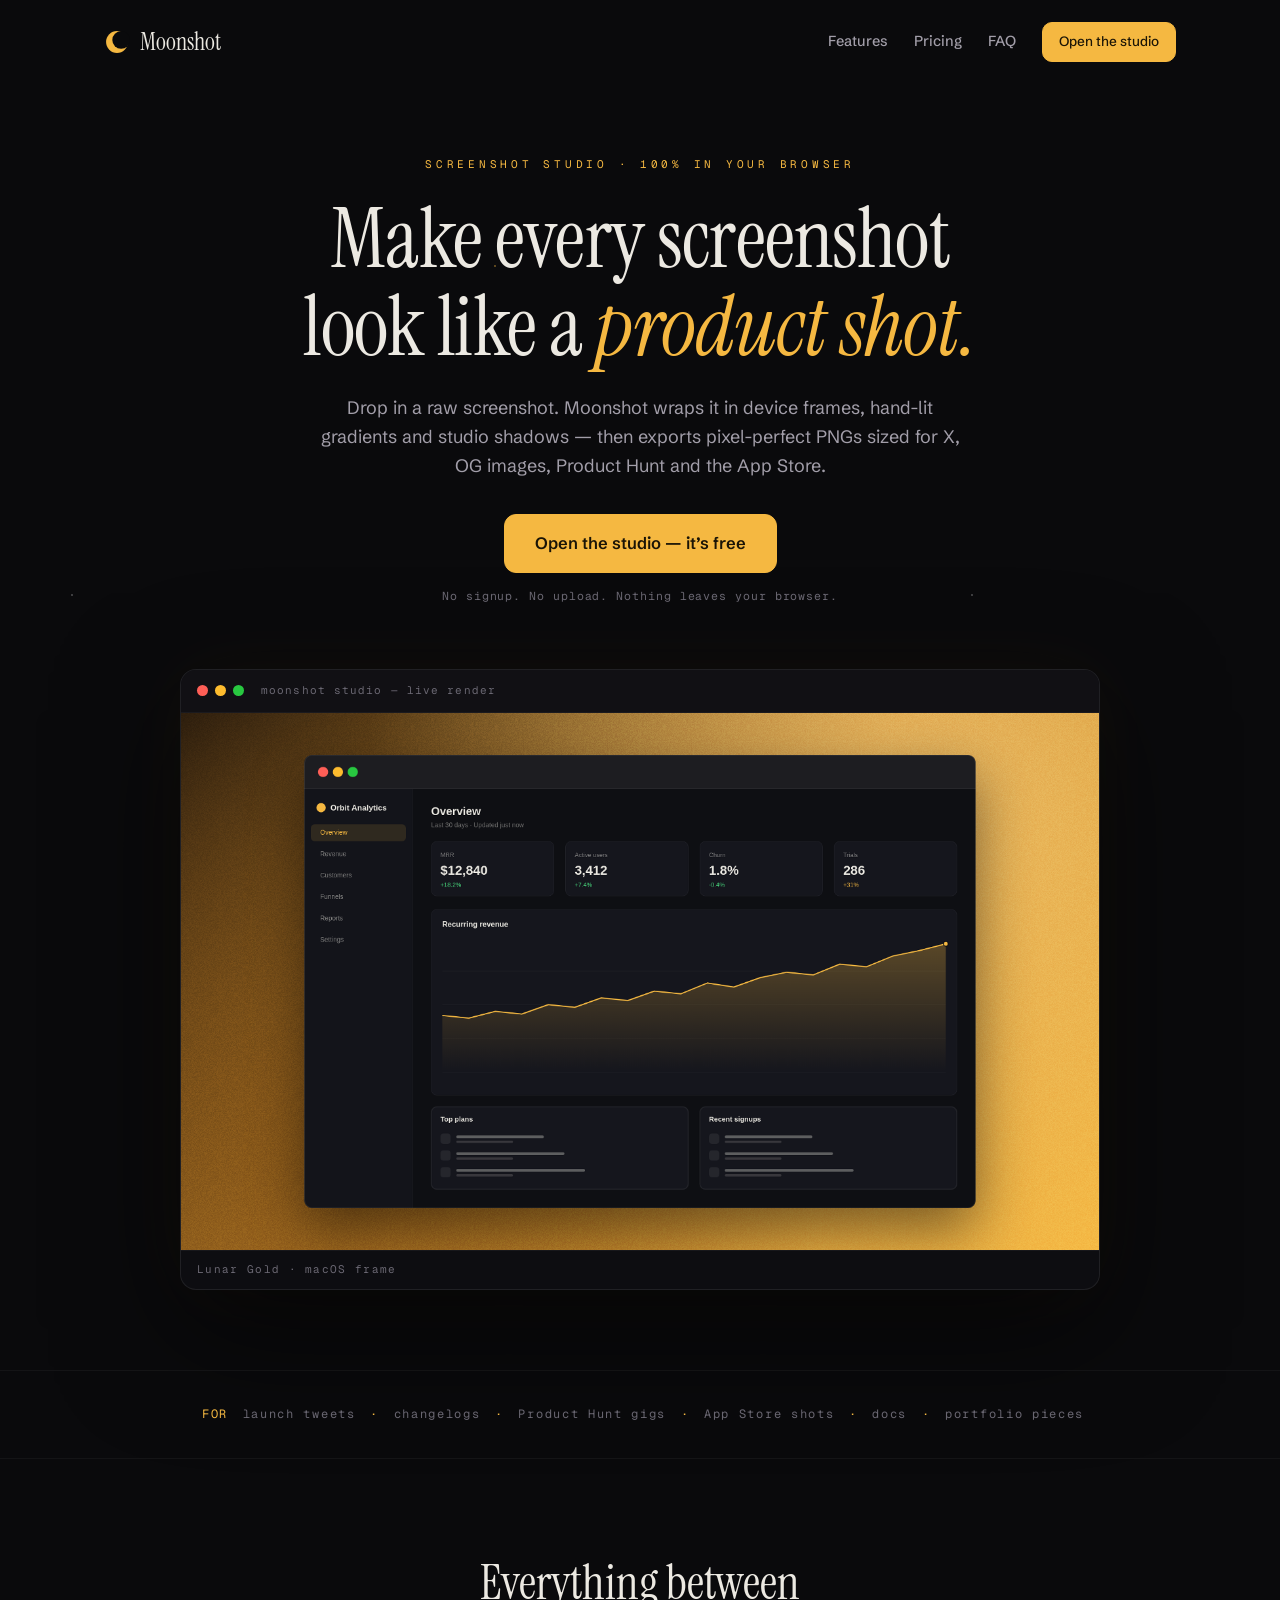
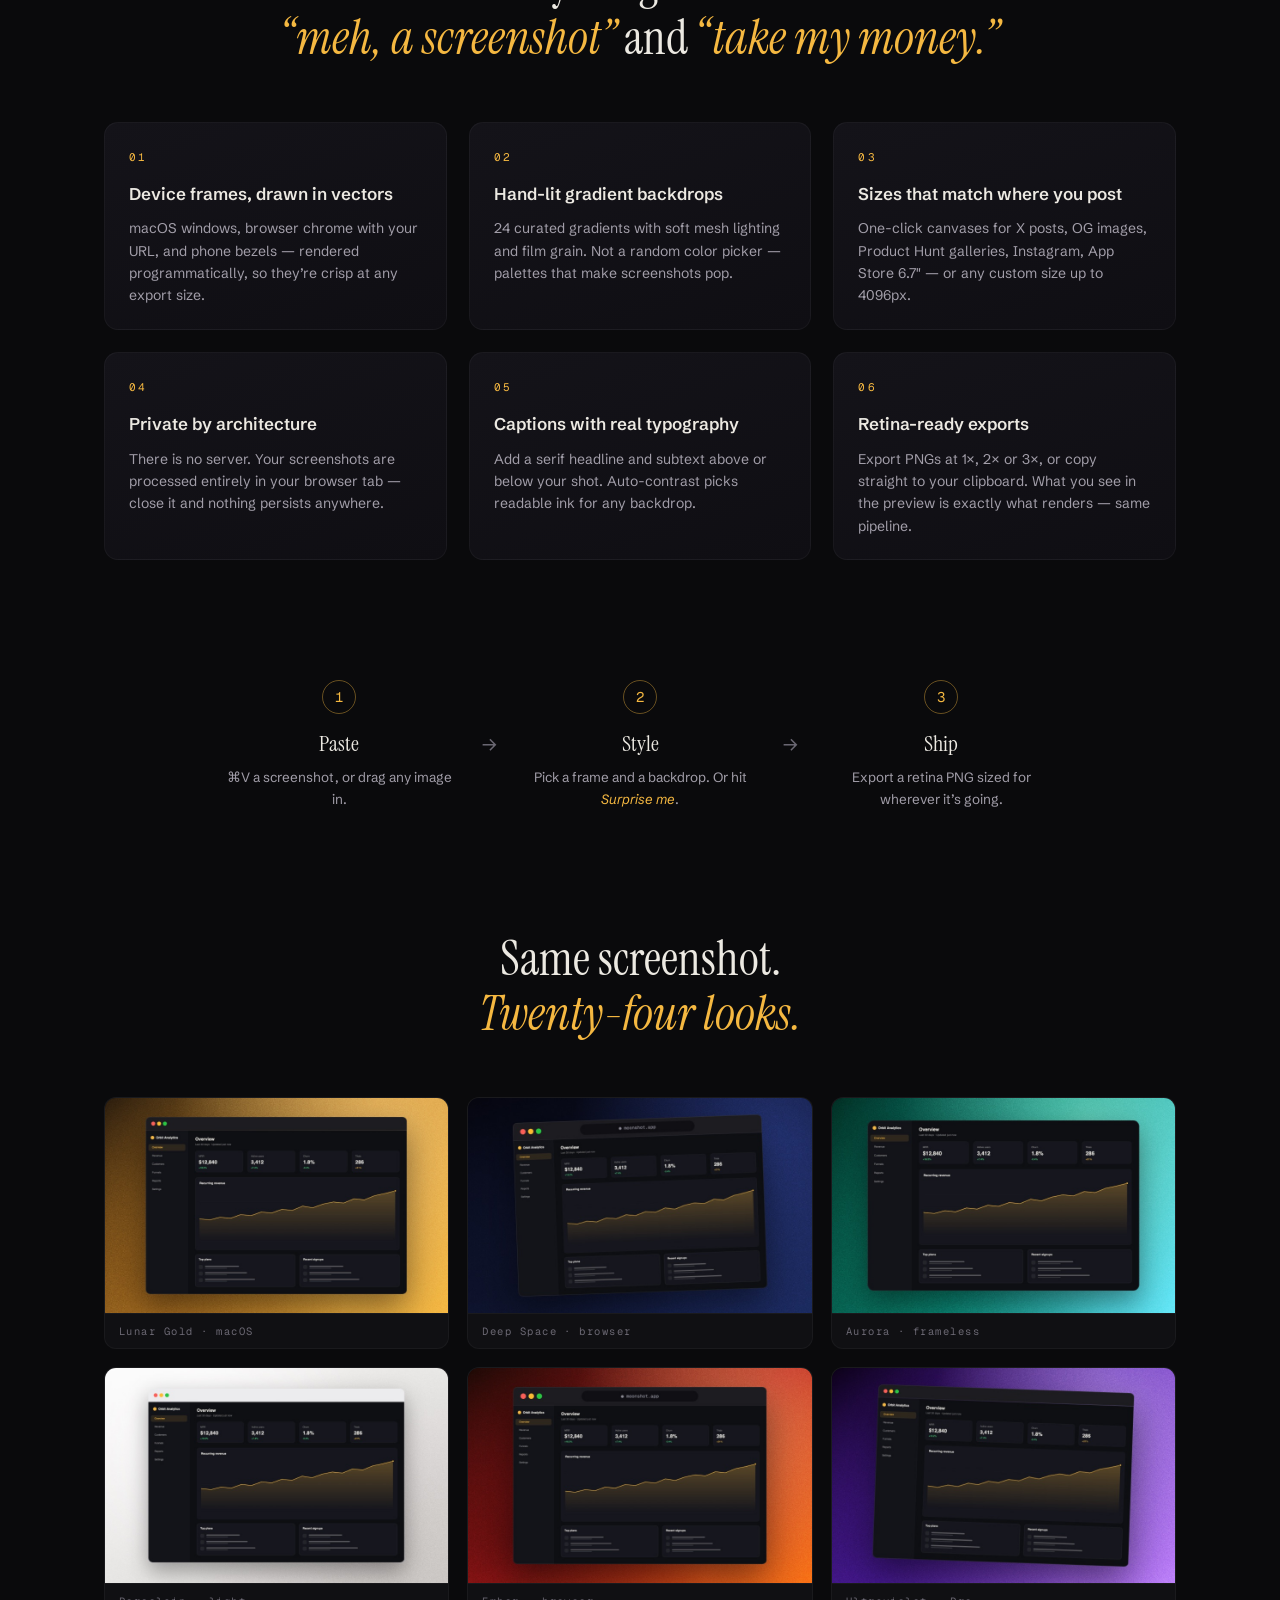
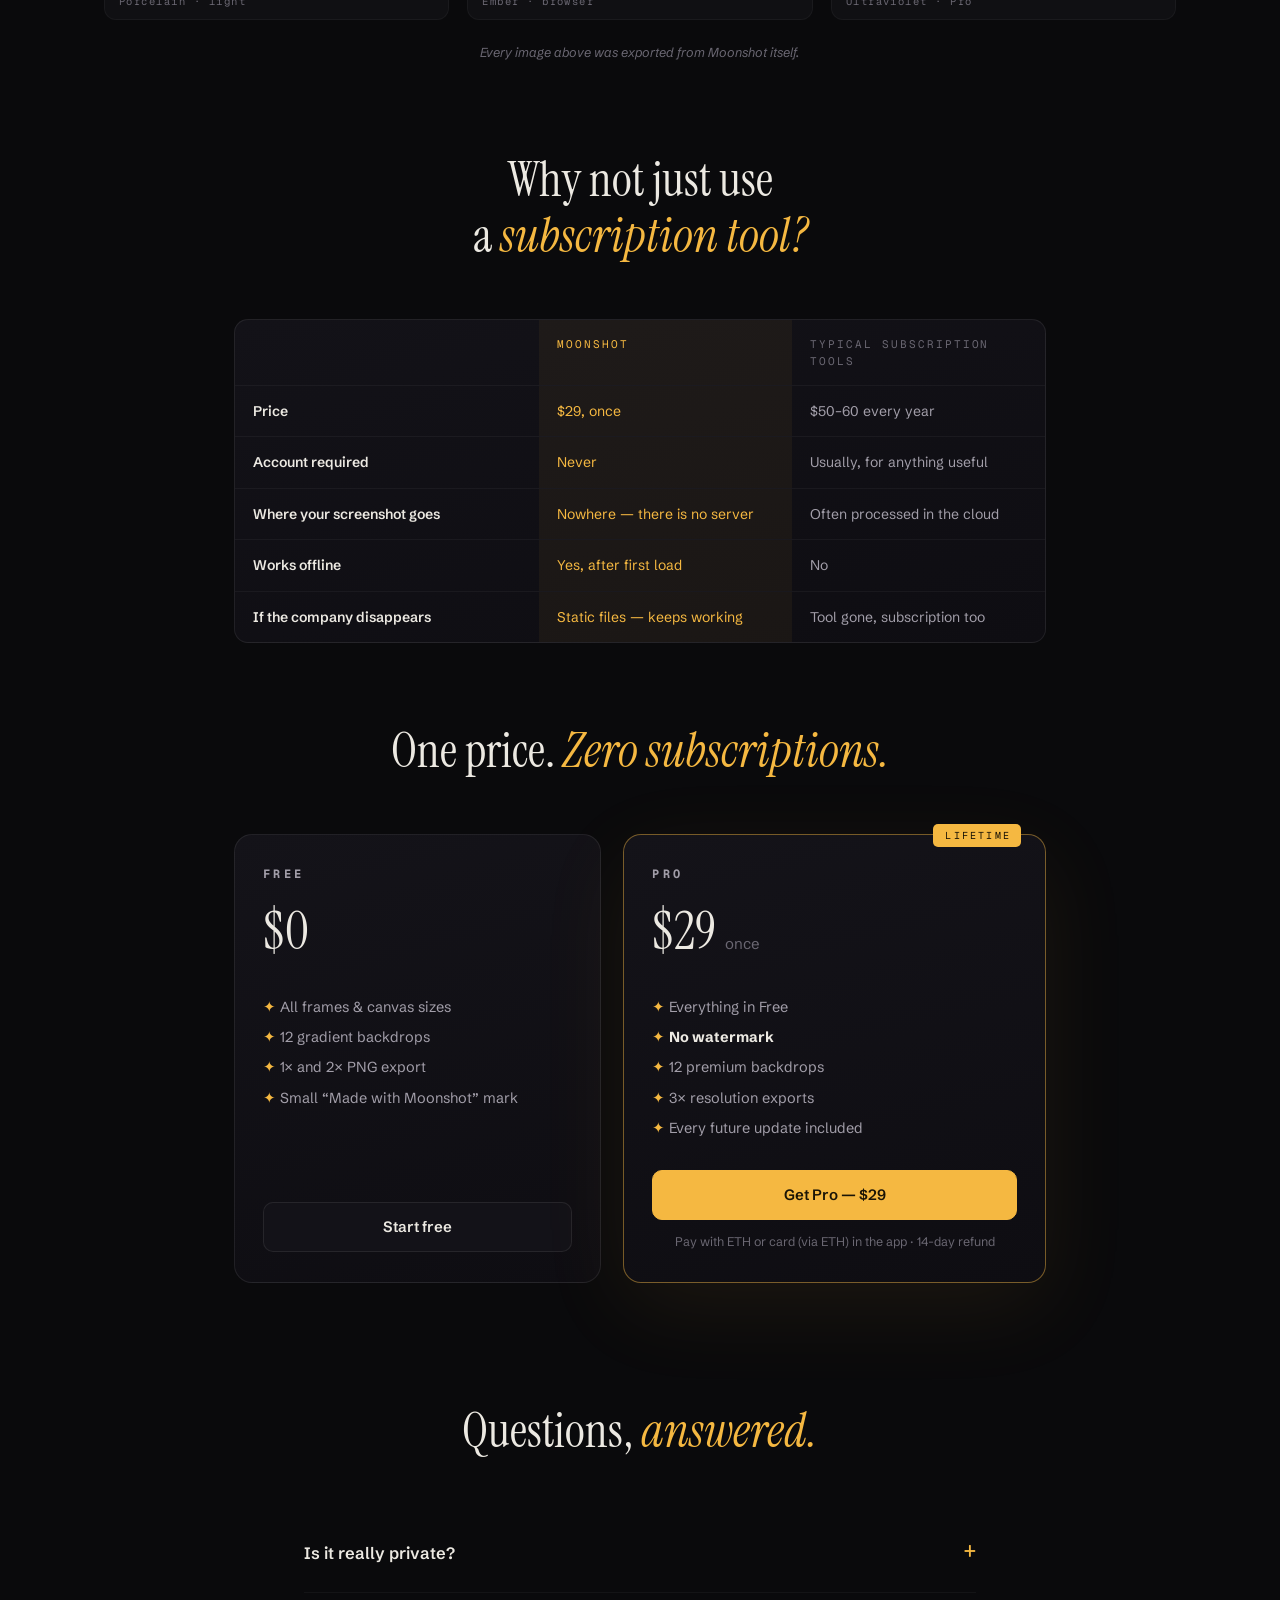
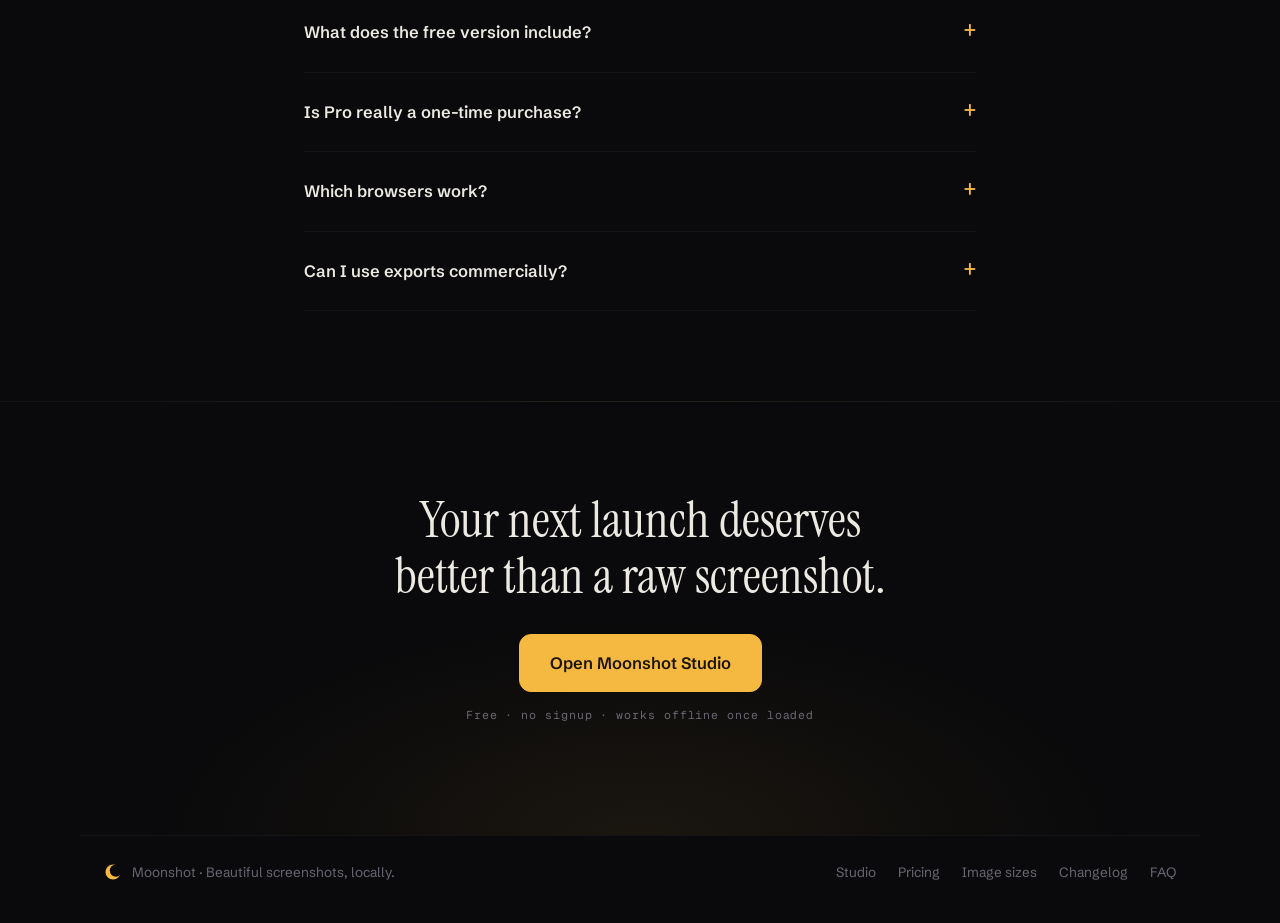
==== index.html @ dd6027ae "site update 2026-07-13-1134" ====
<!doctype html>
<html lang="en">
<head>
<meta charset="utf-8">
<meta name="viewport" content="width=device-width, initial-scale=1">
<meta name="theme-color" content="#0a0a0c">
<title>Moonshot — make every screenshot look like a product shot</title>
<meta name="description" content="A privacy-first screenshot studio in your browser. Device frames, hand-lit gradients, perfect canvas sizes for X, OG images and Product Hunt. Free to use — nothing ever uploaded.">
<meta property="og:title" content="Moonshot — make every screenshot look like a product shot">
<meta property="og:description" content="Beautiful screenshots in seconds. 100% in your browser, nothing uploaded. Free forever tier.">
<meta property="og:type" content="website">
<meta property="og:url" content="https://ameeramer.github.io/">
<meta property="og:image" content="https://ameeramer.github.io/og.png">
<meta name="twitter:card" content="summary_large_image">
<script type="application/ld+json">
{
  "@context": "https://schema.org",
  "@type": "SoftwareApplication",
  "name": "Moonshot",
  "url": "https://ameeramer.github.io/",
  "applicationCategory": "DesignApplication",
  "operatingSystem": "Any (web browser)",
  "description": "Free screenshot beautifier that runs 100% in your browser: device frames, gradient backdrops, captions, retina PNG export. Nothing is uploaded — no backend, no signup.",
  "offers": { "@type": "Offer", "price": "0", "priceCurrency": "USD" },
  "featureList": "Device frames (macOS, browser, phone); 24 gradient backdrops; canvas size presets for X, OG images, Product Hunt, Instagram, App Store; captions; 1x/2x/3x PNG export; works offline"
}
</script>
<link rel="icon" href="data:image/svg+xml,<svg xmlns='http://www.w3.org/2000/svg' viewBox='0 0 100 100'><circle cx='50' cy='50' r='42' fill='%23f5b841'/><circle cx='66' cy='42' r='34' fill='%230a0a0c'/></svg>">
<link rel="apple-touch-icon" href="/logo.png">
<link rel="preconnect" href="https://fonts.googleapis.com">
<link rel="preconnect" href="https://fonts.gstatic.com" crossorigin>
<link href="https://fonts.googleapis.com/css2?family=Instrument+Serif:ital@0;1&family=Schibsted+Grotesk:wght@400;500;600;700&family=Geist+Mono:wght@400;500&display=swap" rel="stylesheet">
<link rel="stylesheet" href="css/landing.css">
</head>
<body>

<div class="stars" aria-hidden="true"></div>

<header class="nav">
  <a class="brand" href="./">
    <svg class="brand-moon" viewBox="0 0 100 100" aria-hidden="true">
      <circle cx="50" cy="50" r="42" fill="#f5b841"/>
      <circle cx="66" cy="42" r="34" fill="#0a0a0c"/>
    </svg>
    <span class="brand-name">Moonshot</span>
  </a>
  <nav class="nav-links">
    <a href="#features">Features</a>
    <a href="#pricing">Pricing</a>
    <a href="#faq">FAQ</a>
    <a class="btn small primary" href="app/">Open the studio</a>
  </nav>
</header>

<main>

  <!-- ── Hero ─────────────────────────────────────── -->
  <section class="hero">
    <p class="kicker">SCREENSHOT STUDIO · 100% IN YOUR BROWSER</p>
    <h1>Make every screenshot<br>look like a <em>product shot.</em></h1>
    <p class="lede">Drop in a raw screenshot. Moonshot wraps it in device frames,
    hand-lit gradients and studio shadows — then exports pixel-perfect PNGs
    sized for X, OG images, Product&nbsp;Hunt and the App&nbsp;Store.</p>
    <div class="hero-cta">
      <a class="btn big primary" href="app/">Open the studio — it’s free</a>
      <span class="cta-note">No signup. No upload. Nothing leaves your browser.</span>
    </div>

    <div class="hero-demo">
      <div class="demo-chrome">
        <span class="demo-dot"></span><span class="demo-dot"></span><span class="demo-dot"></span>
        <span class="demo-title">moonshot studio — live render</span>
      </div>
      <canvas id="hero-canvas" width="1400" height="820"></canvas>
      <div class="demo-caption" id="demo-caption">Lunar Gold · macOS frame</div>
    </div>
  </section>

  <!-- ── Logos-ish strip ──────────────────────────── -->
  <section class="strip">
    <span>FOR</span> launch tweets <span>·</span> changelogs <span>·</span> Product Hunt gigs
    <span>·</span> App Store shots <span>·</span> docs <span>·</span> portfolio pieces
  </section>

  <!-- ── Features ─────────────────────────────────── -->
  <section class="features" id="features">
    <h2 class="section-title">Everything between<br><em>“meh, a screenshot”</em> and <em>“take my money.”</em></h2>
    <div class="feature-grid">
      <article class="feature">
        <div class="feature-num">01</div>
        <h3>Device frames, drawn in vectors</h3>
        <p>macOS windows, browser chrome with your URL, and phone bezels — rendered
        programmatically, so they’re crisp at any export size.</p>
      </article>
      <article class="feature">
        <div class="feature-num">02</div>
        <h3>Hand-lit gradient backdrops</h3>
        <p>24 curated gradients with soft mesh lighting and film grain. Not a random
        color picker — palettes that make screenshots pop.</p>
      </article>
      <article class="feature">
        <div class="feature-num">03</div>
        <h3>Sizes that match where you post</h3>
        <p>One-click canvases for X posts, OG images, Product Hunt galleries,
        Instagram, App Store 6.7″ — or any custom size up to 4096px.</p>
      </article>
      <article class="feature">
        <div class="feature-num">04</div>
        <h3>Private by architecture</h3>
        <p>There is no server. Your screenshots are processed entirely in your
        browser tab — close it and nothing persists anywhere.</p>
      </article>
      <article class="feature">
        <div class="feature-num">05</div>
        <h3>Captions with real typography</h3>
        <p>Add a serif headline and subtext above or below your shot. Auto-contrast
        picks readable ink for any backdrop.</p>
      </article>
      <article class="feature">
        <div class="feature-num">06</div>
        <h3>Retina-ready exports</h3>
        <p>Export PNGs at 1×, 2× or 3×, or copy straight to your clipboard. What
        you see in the preview is exactly what renders — same pipeline.</p>
      </article>
    </div>
  </section>

  <!-- ── Steps ────────────────────────────────────── -->
  <section class="steps">
    <div class="step"><span class="step-num">1</span><h4>Paste</h4><p>⌘V a screenshot, or drag any image in.</p></div>
    <div class="step-arrow">→</div>
    <div class="step"><span class="step-num">2</span><h4>Style</h4><p>Pick a frame and a backdrop. Or hit <em>Surprise me</em>.</p></div>
    <div class="step-arrow">→</div>
    <div class="step"><span class="step-num">3</span><h4>Ship</h4><p>Export a retina PNG sized for wherever it’s going.</p></div>
  </section>

  <!-- ── Looks gallery ────────────────────────────── -->
  <section class="looks">
    <h2 class="section-title">Same screenshot.<br><em>Twenty-four looks.</em></h2>
    <div class="looks-grid">
      <figure><img src="assets/looks/lunar-gold.jpg" alt="Screenshot on the Lunar Gold gradient in a macOS frame" loading="lazy" width="800" height="500"><figcaption>Lunar Gold · macOS</figcaption></figure>
      <figure><img src="assets/looks/deep-space.jpg" alt="Screenshot on the Deep Space gradient in a browser frame" loading="lazy" width="800" height="500"><figcaption>Deep Space · browser</figcaption></figure>
      <figure><img src="assets/looks/aurora.jpg" alt="Screenshot on the Aurora gradient, frameless" loading="lazy" width="800" height="500"><figcaption>Aurora · frameless</figcaption></figure>
      <figure><img src="assets/looks/porcelain.jpg" alt="Screenshot on the Porcelain gradient in a light macOS frame" loading="lazy" width="800" height="500"><figcaption>Porcelain · light</figcaption></figure>
      <figure><img src="assets/looks/ember.jpg" alt="Screenshot on the Ember gradient in a browser frame" loading="lazy" width="800" height="500"><figcaption>Ember · browser</figcaption></figure>
      <figure><img src="assets/looks/ultraviolet.jpg" alt="Screenshot on the Ultraviolet gradient, tilted macOS frame" loading="lazy" width="800" height="500"><figcaption>Ultraviolet · Pro</figcaption></figure>
    </div>
    <p class="looks-note">Every image above was exported from Moonshot itself.</p>
  </section>

  <!-- ── Comparison ───────────────────────────────── -->
  <section class="compare">
    <h2 class="section-title">Why not just use<br>a <em>subscription tool?</em></h2>
    <div class="compare-table" role="table">
      <div class="compare-row compare-head" role="row">
        <span role="columnheader"></span>
        <span role="columnheader" class="compare-us">Moonshot</span>
        <span role="columnheader">Typical subscription tools</span>
      </div>
      <div class="compare-row" role="row">
        <span role="cell">Price</span>
        <span role="cell" class="compare-us">$29, once</span>
        <span role="cell">$50–60 every year</span>
      </div>
      <div class="compare-row" role="row">
        <span role="cell">Account required</span>
        <span role="cell" class="compare-us">Never</span>
        <span role="cell">Usually, for anything useful</span>
      </div>
      <div class="compare-row" role="row">
        <span role="cell">Where your screenshot goes</span>
        <span role="cell" class="compare-us">Nowhere — there is no server</span>
        <span role="cell">Often processed in the cloud</span>
      </div>
      <div class="compare-row" role="row">
        <span role="cell">Works offline</span>
        <span role="cell" class="compare-us">Yes, after first load</span>
        <span role="cell">No</span>
      </div>
      <div class="compare-row" role="row">
        <span role="cell">If the company disappears</span>
        <span role="cell" class="compare-us">Static files — keeps working</span>
        <span role="cell">Tool gone, subscription too</span>
      </div>
    </div>
  </section>

  <!-- ── Pricing ──────────────────────────────────── -->
  <section class="pricing" id="pricing">
    <h2 class="section-title">One price. <em>Zero subscriptions.</em></h2>
    <div class="price-cards">
      <div class="price-card">
        <h3>Free</h3>
        <div class="price">$0</div>
        <ul>
          <li>All frames &amp; canvas sizes</li>
          <li>12 gradient backdrops</li>
          <li>1× and 2× PNG export</li>
          <li>Small “Made with Moonshot” mark</li>
        </ul>
        <a class="btn wide" href="app/">Start free</a>
      </div>
      <div class="price-card featured">
        <div class="ribbon">LIFETIME</div>
        <h3>Pro</h3>
        <div class="price">$29 <span>once</span></div>
        <ul>
          <li>Everything in Free</li>
          <li><strong>No watermark</strong></li>
          <li>12 premium backdrops</li>
          <li>3× resolution exports</li>
          <li>Every future update included</li>
        </ul>
        <a class="btn wide primary" id="buy-link" href="app/#pro">Get Pro — $29</a>
        <p class="guarantee">Pay with ETH or card (via ETH) in the app · 14-day refund</p>
      </div>
    </div>
  </section>

  <!-- ── FAQ ──────────────────────────────────────── -->
  <section class="faq" id="faq">
    <h2 class="section-title">Questions, <em>answered.</em></h2>
    <details>
      <summary>Is it really private?</summary>
      <p>Yes — structurally. Moonshot is a static page with no backend. Images are
      read into your browser’s memory, composited on a local canvas, and saved from
      there. Nothing is transmitted, logged, or stored remotely. You can verify
      this in your browser’s network tab: after the page loads, no requests carry
      your image anywhere.</p>
    </details>
    <details>
      <summary>What does the free version include?</summary>
      <p>The full editor — every frame, every canvas size, captions, grain, 2×
      export. Free exports carry a small, tasteful “Made with Moonshot” mark in
      the corner. Pro removes it, adds 12 premium backdrops and 3× export.</p>
    </details>
    <details>
      <summary>Is Pro really a one-time purchase?</summary>
      <p>Yes. Pay once — with ETH directly in the app (verified on-chain,
      unlocks instantly), or by card once the card checkout opens — and Pro is
      yours forever, future updates included.</p>
    </details>
    <details>
      <summary>Which browsers work?</summary>
      <p>Any modern browser — Chrome, Edge, Safari 16+, Firefox. Clipboard-copy
      works best in Chrome and Safari; classic file export works everywhere.</p>
    </details>
    <details>
      <summary>Can I use exports commercially?</summary>
      <p>Yes — anything you make with Moonshot is yours, free tier included.</p>
    </details>
  </section>

  <!-- ── Final CTA ────────────────────────────────── -->
  <section class="final-cta">
    <h2>Your next launch deserves<br>better than a raw screenshot.</h2>
    <a class="btn big primary" href="app/">Open Moonshot Studio</a>
    <span class="cta-note">Free · no signup · works offline once loaded</span>
  </section>

</main>

<footer class="footer">
  <div class="footer-left">
    <svg class="brand-moon" viewBox="0 0 100 100" aria-hidden="true">
      <circle cx="50" cy="50" r="42" fill="#f5b841"/>
      <circle cx="66" cy="42" r="34" fill="#0a0a0c"/>
    </svg>
    <span>Moonshot · Beautiful screenshots, locally.</span>
  </div>
  <div class="footer-right">
    <a href="app/">Studio</a>
    <a href="#pricing">Pricing</a>
    <a href="sizes.html">Image sizes</a>
    <a href="changelog.html">Changelog</a>
    <a href="#faq">FAQ</a>
  </div>
</footer>

<script type="module" src="js/landing.js"></script>
</body>
</html>
---- css/landing.css ----
/* Moonshot landing — night-sky editorial. Space-black, moon-gold,
   Instrument Serif display over Schibsted Grotesk body. */

:root {
  --bg:        #0a0a0c;
  --panel:     #131218;
  --seam:      rgba(255, 255, 255, 0.08);
  --seam-soft: rgba(255, 255, 255, 0.045);
  --ink:       #ece9e2;
  --ink-dim:   #a29ea9;
  --ink-faint: #6a6772;
  --gold:      #f5b841;
  --font-ui:   "Schibsted Grotesk", -apple-system, "Segoe UI", sans-serif;
  --font-mono: "Geist Mono", ui-monospace, monospace;
  --font-disp: "Instrument Serif", Georgia, serif;
}

* { box-sizing: border-box; }

[hidden] { display: none !important; }

html { scroll-behavior: smooth; }

body {
  margin: 0;
  background: var(--bg);
  color: var(--ink);
  font-family: var(--font-ui);
  font-size: 16px;
  line-height: 1.6;
  -webkit-font-smoothing: antialiased;
  overflow-x: hidden;
}

/* Starfield: three layered radial-dot patterns, no images. */
.stars {
  position: fixed;
  inset: 0;
  pointer-events: none;
  z-index: 0;
  background-image:
    radial-gradient(1px 1px at 12% 22%, rgba(255,255,255,0.5) 50%, transparent 51%),
    radial-gradient(1px 1px at 78% 12%, rgba(255,255,255,0.4) 50%, transparent 51%),
    radial-gradient(1.5px 1.5px at 55% 38%, rgba(245,184,65,0.5) 50%, transparent 51%),
    radial-gradient(1px 1px at 32% 64%, rgba(255,255,255,0.35) 50%, transparent 51%),
    radial-gradient(1px 1px at 88% 55%, rgba(255,255,255,0.4) 50%, transparent 51%),
    radial-gradient(1.5px 1.5px at 8% 85%, rgba(255,255,255,0.3) 50%, transparent 51%),
    radial-gradient(1px 1px at 65% 82%, rgba(245,184,65,0.4) 50%, transparent 51%),
    radial-gradient(1px 1px at 42% 8%, rgba(255,255,255,0.45) 50%, transparent 51%);
  background-size: 900px 700px;
  opacity: 0.7;
}

main, header.nav, footer { position: relative; z-index: 1; }

/* ── Nav ─────────────────────────────────────────── */

.nav {
  display: flex;
  align-items: center;
  justify-content: space-between;
  max-width: 1120px;
  margin: 0 auto;
  padding: 22px 24px;
}

.brand {
  display: flex;
  align-items: center;
  gap: 10px;
  text-decoration: none;
  color: var(--ink);
}

.brand-moon { width: 26px; height: 26px; }

.brand-name {
  font-family: var(--font-disp);
  font-size: 24px;
}

.nav-links {
  display: flex;
  align-items: center;
  gap: 26px;
}

.nav-links a {
  color: var(--ink-dim);
  text-decoration: none;
  font-size: 14.5px;
  font-weight: 500;
  transition: color 0.15s;
}

.nav-links a:hover { color: var(--ink); }

/* ── Buttons ─────────────────────────────────────── */

.btn {
  display: inline-flex;
  align-items: center;
  justify-content: center;
  font-family: var(--font-ui);
  font-weight: 600;
  color: var(--ink);
  background: var(--panel);
  border: 1px solid var(--seam);
  border-radius: 10px;
  padding: 12px 22px;
  font-size: 15px;
  text-decoration: none;
  cursor: pointer;
  transition: transform 0.12s, background 0.15s, border-color 0.15s, box-shadow 0.15s;
}

.btn:hover { border-color: rgba(255, 255, 255, 0.2); transform: translateY(-1px); }

.btn.primary {
  background: var(--gold);
  border-color: var(--gold);
  color: #1a1406;
}

.btn.primary:hover {
  background: #ffca5f;
  box-shadow: 0 8px 32px rgba(245, 184, 65, 0.25);
}

.btn.big { padding: 15px 30px; font-size: 16.5px; border-radius: 12px; }
.btn.small { padding: 8px 16px; font-size: 13.5px; }
.btn.wide { width: 100%; }

/* ── Hero ────────────────────────────────────────── */

.hero {
  max-width: 1120px;
  margin: 0 auto;
  padding: 72px 24px 40px;
  text-align: center;
}

.kicker {
  font-family: var(--font-mono);
  font-size: 11px;
  letter-spacing: 0.34em;
  color: var(--gold);
  margin: 0 0 22px;
}

.hero h1 {
  font-family: var(--font-disp);
  font-weight: 400;
  font-size: clamp(42px, 7.2vw, 84px);
  line-height: 1.04;
  margin: 0 0 24px;
  letter-spacing: -0.01em;
}

.hero h1 em, .section-title em {
  font-style: italic;
  color: var(--gold);
}

.lede {
  max-width: 640px;
  margin: 0 auto 34px;
  font-size: 18px;
  color: var(--ink-dim);
}

.hero-cta {
  display: flex;
  flex-direction: column;
  align-items: center;
  gap: 14px;
  margin-bottom: 64px;
}

.cta-note {
  font-family: var(--font-mono);
  font-size: 11.5px;
  letter-spacing: 0.08em;
  color: var(--ink-faint);
}

/* Hero demo window */

.hero-demo {
  max-width: 920px;
  margin: 0 auto;
  border: 1px solid var(--seam);
  border-radius: 16px;
  overflow: hidden;
  background: #0d0d11;
  box-shadow: 0 40px 120px rgba(0, 0, 0, 0.6), 0 0 80px rgba(245, 184, 65, 0.05);
}

.demo-chrome {
  display: flex;
  align-items: center;
  gap: 7px;
  padding: 12px 16px;
  border-bottom: 1px solid var(--seam-soft);
  background: #111014;
}

.demo-dot {
  width: 11px; height: 11px;
  border-radius: 50%;
  background: #2c2b33;
}

.demo-dot:first-child { background: #ff5f57; }
.demo-dot:nth-child(2) { background: #febc2e; }
.demo-dot:nth-child(3) { background: #28c840; }

.demo-title {
  margin-left: 10px;
  font-family: var(--font-mono);
  font-size: 11px;
  letter-spacing: 0.1em;
  color: var(--ink-faint);
}

#hero-canvas {
  display: block;
  width: 100%;
  height: auto;
  transition: opacity 0.25s ease;
}

.demo-caption {
  padding: 10px 16px;
  font-family: var(--font-mono);
  font-size: 11px;
  letter-spacing: 0.12em;
  color: var(--ink-faint);
  border-top: 1px solid var(--seam-soft);
  text-align: left;
}

/* ── Strip ───────────────────────────────────────── */

.strip {
  text-align: center;
  padding: 34px 24px;
  font-family: var(--font-mono);
  font-size: 12px;
  letter-spacing: 0.14em;
  color: var(--ink-faint);
  border-top: 1px solid var(--seam-soft);
  border-bottom: 1px solid var(--seam-soft);
  margin: 40px 0 0;
}

.strip span { color: var(--gold); margin: 0 6px; }

/* ── Features ────────────────────────────────────── */

.section-title {
  font-family: var(--font-disp);
  font-weight: 400;
  font-size: clamp(30px, 4.6vw, 48px);
  line-height: 1.15;
  text-align: center;
  margin: 0 0 56px;
}

.features {
  max-width: 1120px;
  margin: 0 auto;
  padding: 96px 24px 40px;
}

.feature-grid {
  display: grid;
  grid-template-columns: repeat(3, 1fr);
  gap: 22px;
}

.feature {
  background: linear-gradient(160deg, #141319, #0f0e13);
  border: 1px solid var(--seam-soft);
  border-radius: 14px;
  padding: 26px 24px 22px;
  transition: border-color 0.2s, transform 0.2s;
}

.feature:hover {
  border-color: rgba(245, 184, 65, 0.25);
  transform: translateY(-3px);
}

.feature-num {
  font-family: var(--font-mono);
  font-size: 11px;
  letter-spacing: 0.2em;
  color: var(--gold);
  margin-bottom: 14px;
}

.feature h3 {
  margin: 0 0 10px;
  font-size: 17px;
  font-weight: 600;
}

.feature p {
  margin: 0;
  font-size: 14px;
  color: var(--ink-dim);
}

/* ── Steps ───────────────────────────────────────── */

.steps {
  max-width: 900px;
  margin: 0 auto;
  padding: 70px 24px;
  display: flex;
  align-items: stretch;
  justify-content: center;
  gap: 18px;
}

.step {
  flex: 1;
  text-align: center;
  padding: 10px;
}

.step-num {
  display: inline-flex;
  align-items: center;
  justify-content: center;
  width: 34px; height: 34px;
  border-radius: 50%;
  border: 1px solid rgba(245, 184, 65, 0.4);
  color: var(--gold);
  font-family: var(--font-mono);
  font-size: 14px;
  margin-bottom: 12px;
}

.step h4 {
  margin: 0 0 6px;
  font-family: var(--font-disp);
  font-weight: 400;
  font-size: 22px;
}

.step p { margin: 0; font-size: 13.5px; color: var(--ink-dim); }
.step p em { color: var(--gold); font-style: italic; }

.step-arrow {
  align-self: center;
  color: var(--ink-faint);
  font-size: 20px;
}

/* ── Looks gallery ───────────────────────────────── */

.looks {
  max-width: 1120px;
  margin: 0 auto;
  padding: 40px 24px 30px;
}

.looks-grid {
  display: grid;
  grid-template-columns: repeat(3, 1fr);
  gap: 18px;
}

.looks-grid figure {
  margin: 0;
  border: 1px solid var(--seam-soft);
  border-radius: 12px;
  overflow: hidden;
  background: #101013;
  transition: transform 0.2s, border-color 0.2s;
}

.looks-grid figure:hover {
  transform: translateY(-3px);
  border-color: rgba(245, 184, 65, 0.3);
}

.looks-grid img {
  display: block;
  width: 100%;
  height: auto;
}

.looks-grid figcaption {
  padding: 9px 14px;
  font-family: var(--font-mono);
  font-size: 10.5px;
  letter-spacing: 0.14em;
  color: var(--ink-faint);
  border-top: 1px solid var(--seam-soft);
}

.looks-note {
  text-align: center;
  margin: 22px 0 0;
  font-size: 13px;
  color: var(--ink-faint);
  font-style: italic;
}

@media (max-width: 880px) {
  .looks-grid { grid-template-columns: 1fr 1fr; }
}

/* ── Pricing ─────────────────────────────────────── */

.pricing {
  max-width: 860px;
  margin: 0 auto;
  padding: 60px 24px 80px;
}

.price-cards {
  display: grid;
  grid-template-columns: 1fr 1.15fr;
  gap: 22px;
  align-items: stretch;
}

.price-card {
  background: linear-gradient(165deg, #141319, #0e0d12);
  border: 1px solid var(--seam);
  border-radius: 18px;
  padding: 30px 28px;
  display: flex;
  flex-direction: column;
  position: relative;
}

.price-card.featured {
  border-color: rgba(245, 184, 65, 0.45);
  box-shadow: 0 24px 90px rgba(245, 184, 65, 0.08);
}

.ribbon {
  position: absolute;
  top: -11px;
  right: 24px;
  background: var(--gold);
  color: #1a1406;
  font-family: var(--font-mono);
  font-size: 10px;
  letter-spacing: 0.22em;
  padding: 4px 10px 3px 12px;
  border-radius: 5px;
}

.price-card h3 {
  margin: 0 0 6px;
  font-family: var(--font-mono);
  font-size: 12px;
  letter-spacing: 0.28em;
  color: var(--ink-dim);
  text-transform: uppercase;
}

.price {
  font-family: var(--font-disp);
  font-size: 52px;
  margin-bottom: 18px;
}

.price span {
  font-family: var(--font-ui);
  font-size: 15px;
  color: var(--ink-faint);
}

.price-card ul {
  list-style: none;
  margin: 0 0 26px;
  padding: 0;
  font-size: 14.5px;
  line-height: 2.1;
  color: var(--ink-dim);
  flex: 1;
}

.price-card ul li::before { content: "✦  "; color: var(--gold); }
.price-card ul strong { color: var(--ink); }

.guarantee {
  margin: 12px 0 0;
  text-align: center;
  font-size: 12.5px;
  color: var(--ink-faint);
}

/* ── Comparison ──────────────────────────────────── */

.compare {
  max-width: 860px;
  margin: 0 auto;
  padding: 60px 24px 20px;
}

.compare-table {
  border: 1px solid var(--seam);
  border-radius: 14px;
  overflow: hidden;
  background: linear-gradient(165deg, #131218, #0e0d12);
}

.compare-row {
  display: grid;
  grid-template-columns: 1.2fr 1fr 1fr;
  border-bottom: 1px solid var(--seam-soft);
}

.compare-row:last-child { border-bottom: 0; }

.compare-row span {
  padding: 14px 18px;
  font-size: 14px;
  color: var(--ink-dim);
}

.compare-row span:first-child { font-weight: 600; color: var(--ink); }

.compare-head span {
  font-family: var(--font-mono);
  font-size: 11px;
  letter-spacing: 0.18em;
  text-transform: uppercase;
  color: var(--ink-faint);
  padding-top: 16px;
}

.compare-us {
  background: rgba(245, 184, 65, 0.05);
  color: var(--gold) !important;
}

@media (max-width: 700px) {
  .compare-row { grid-template-columns: 1fr 1fr 1fr; }
  .compare-row span { padding: 10px; font-size: 12px; }
}

/* ── FAQ ─────────────────────────────────────────── */

.faq {
  max-width: 720px;
  margin: 0 auto;
  padding: 40px 24px 90px;
}

.faq details {
  border-bottom: 1px solid var(--seam-soft);
  padding: 4px 0;
}

.faq summary {
  cursor: pointer;
  padding: 16px 0;
  font-size: 16.5px;
  font-weight: 600;
  list-style: none;
  display: flex;
  justify-content: space-between;
  align-items: center;
}

.faq summary::-webkit-details-marker { display: none; }

.faq summary::after {
  content: "+";
  font-family: var(--font-disp);
  font-size: 24px;
  color: var(--gold);
  transition: transform 0.2s;
}

.faq details[open] summary::after { transform: rotate(45deg); }

.faq p {
  margin: 0 0 18px;
  color: var(--ink-dim);
  font-size: 14.5px;
}

/* ── Final CTA ───────────────────────────────────── */

.final-cta {
  text-align: center;
  padding: 90px 24px 110px;
  border-top: 1px solid var(--seam-soft);
  background: radial-gradient(ellipse 60% 80% at 50% 100%, rgba(245, 184, 65, 0.07), transparent 65%);
}

.final-cta h2 {
  font-family: var(--font-disp);
  font-weight: 400;
  font-size: clamp(30px, 4.8vw, 50px);
  line-height: 1.12;
  margin: 0 0 30px;
}

.final-cta .cta-note {
  display: block;
  margin-top: 14px;
}

/* ── Footer ──────────────────────────────────────── */

.footer {
  display: flex;
  align-items: center;
  justify-content: space-between;
  max-width: 1120px;
  margin: 0 auto;
  padding: 26px 24px 40px;
  border-top: 1px solid var(--seam-soft);
  font-size: 13.5px;
  color: var(--ink-faint);
}

.footer-left { display: flex; align-items: center; gap: 10px; }
.footer-left .brand-moon { width: 18px; height: 18px; }

.footer-right { display: flex; gap: 22px; }

.footer-right a {
  color: var(--ink-faint);
  text-decoration: none;
}

.footer-right a:hover { color: var(--ink); }

/* ── Responsive ──────────────────────────────────── */

@media (max-width: 880px) {
  .feature-grid { grid-template-columns: 1fr; }
  .price-cards { grid-template-columns: 1fr; }
  .steps { flex-direction: column; }
  .step-arrow { transform: rotate(90deg); }
  .nav-links { gap: 16px; }
  .nav-links a:not(.btn) { display: none; }
}
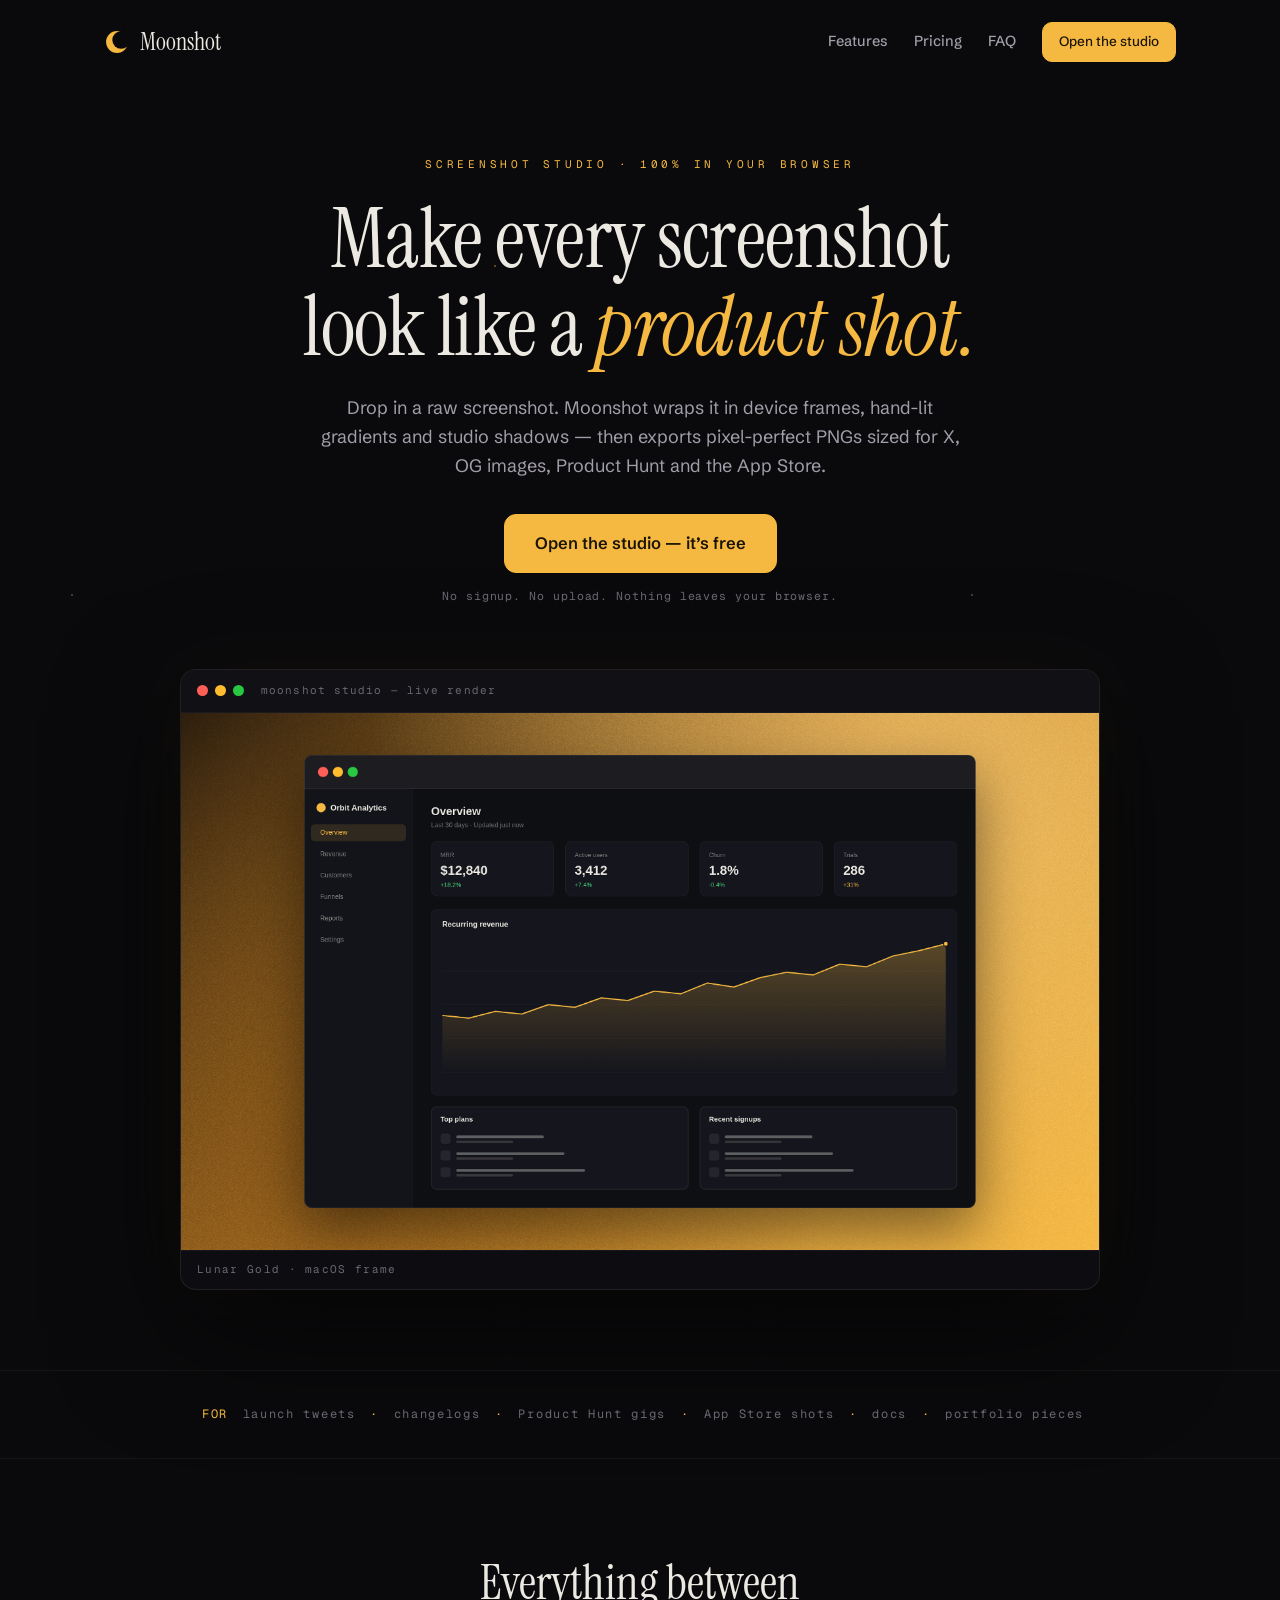
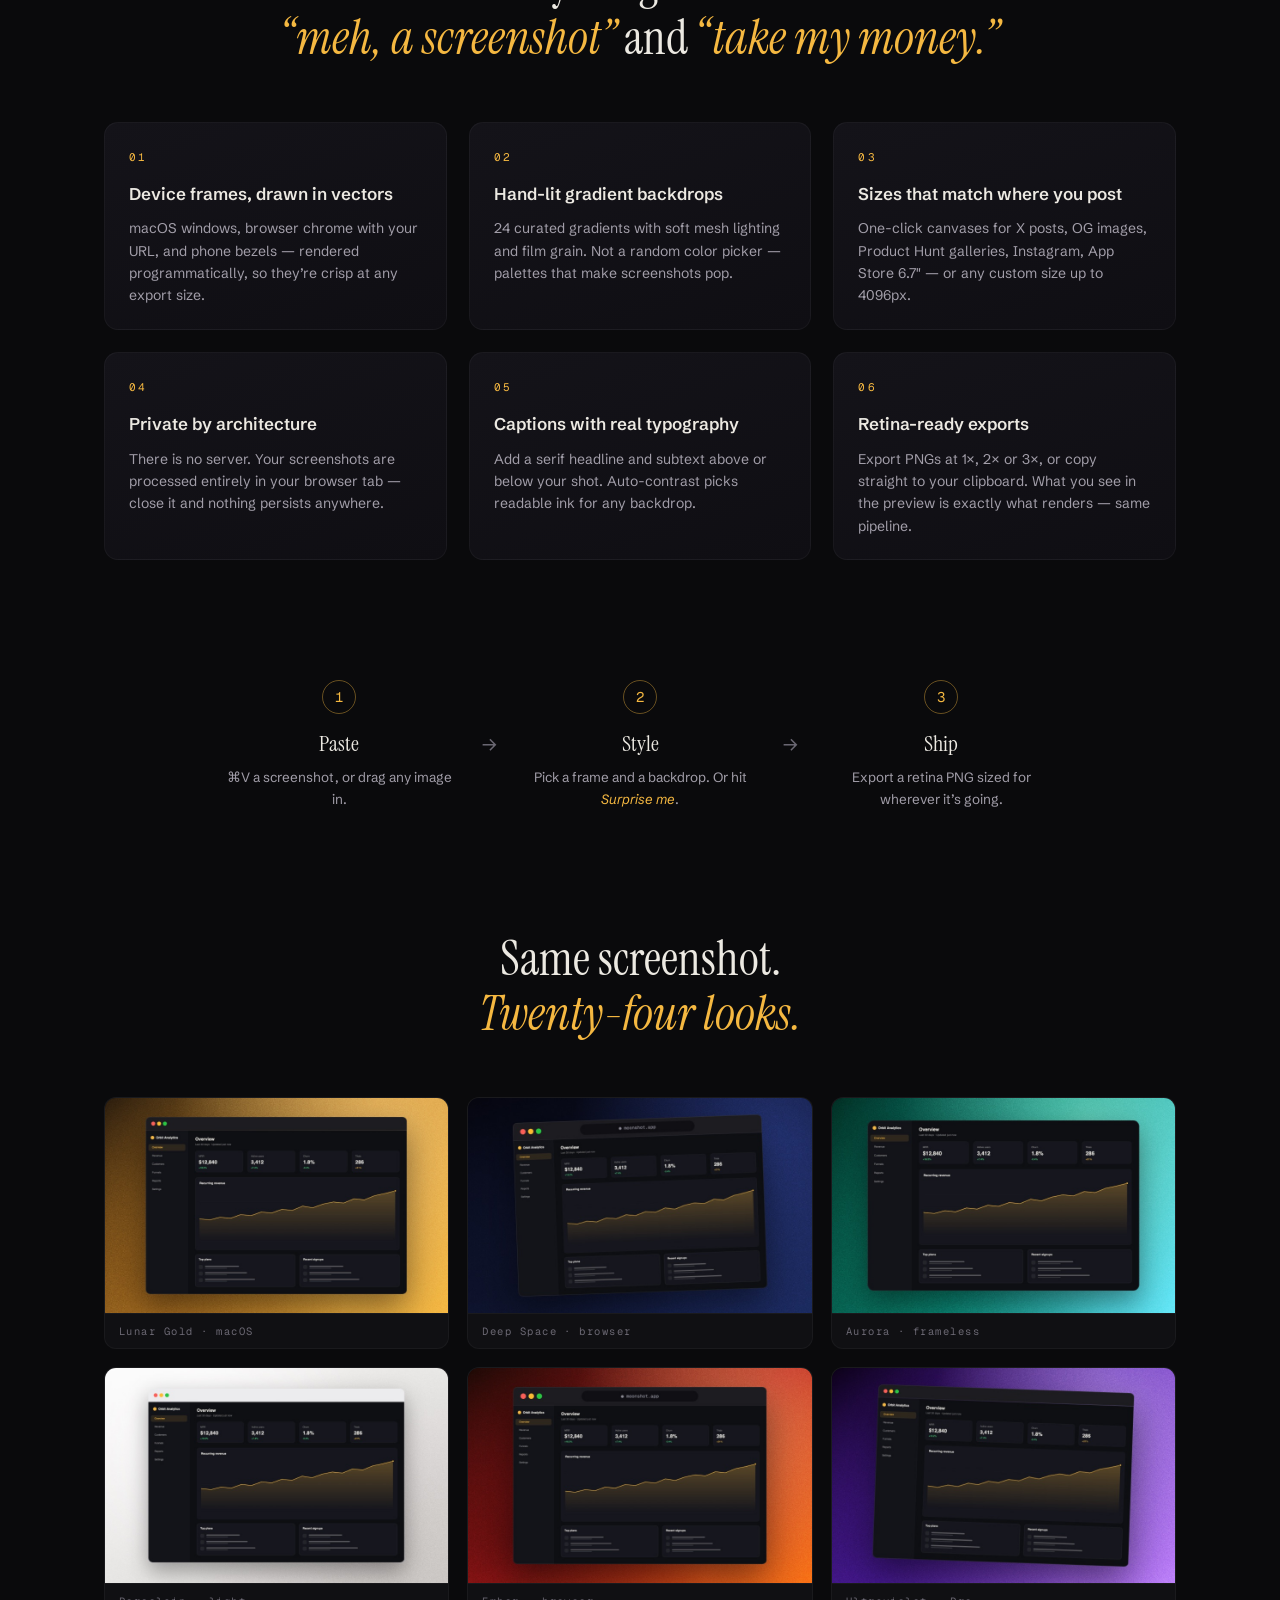
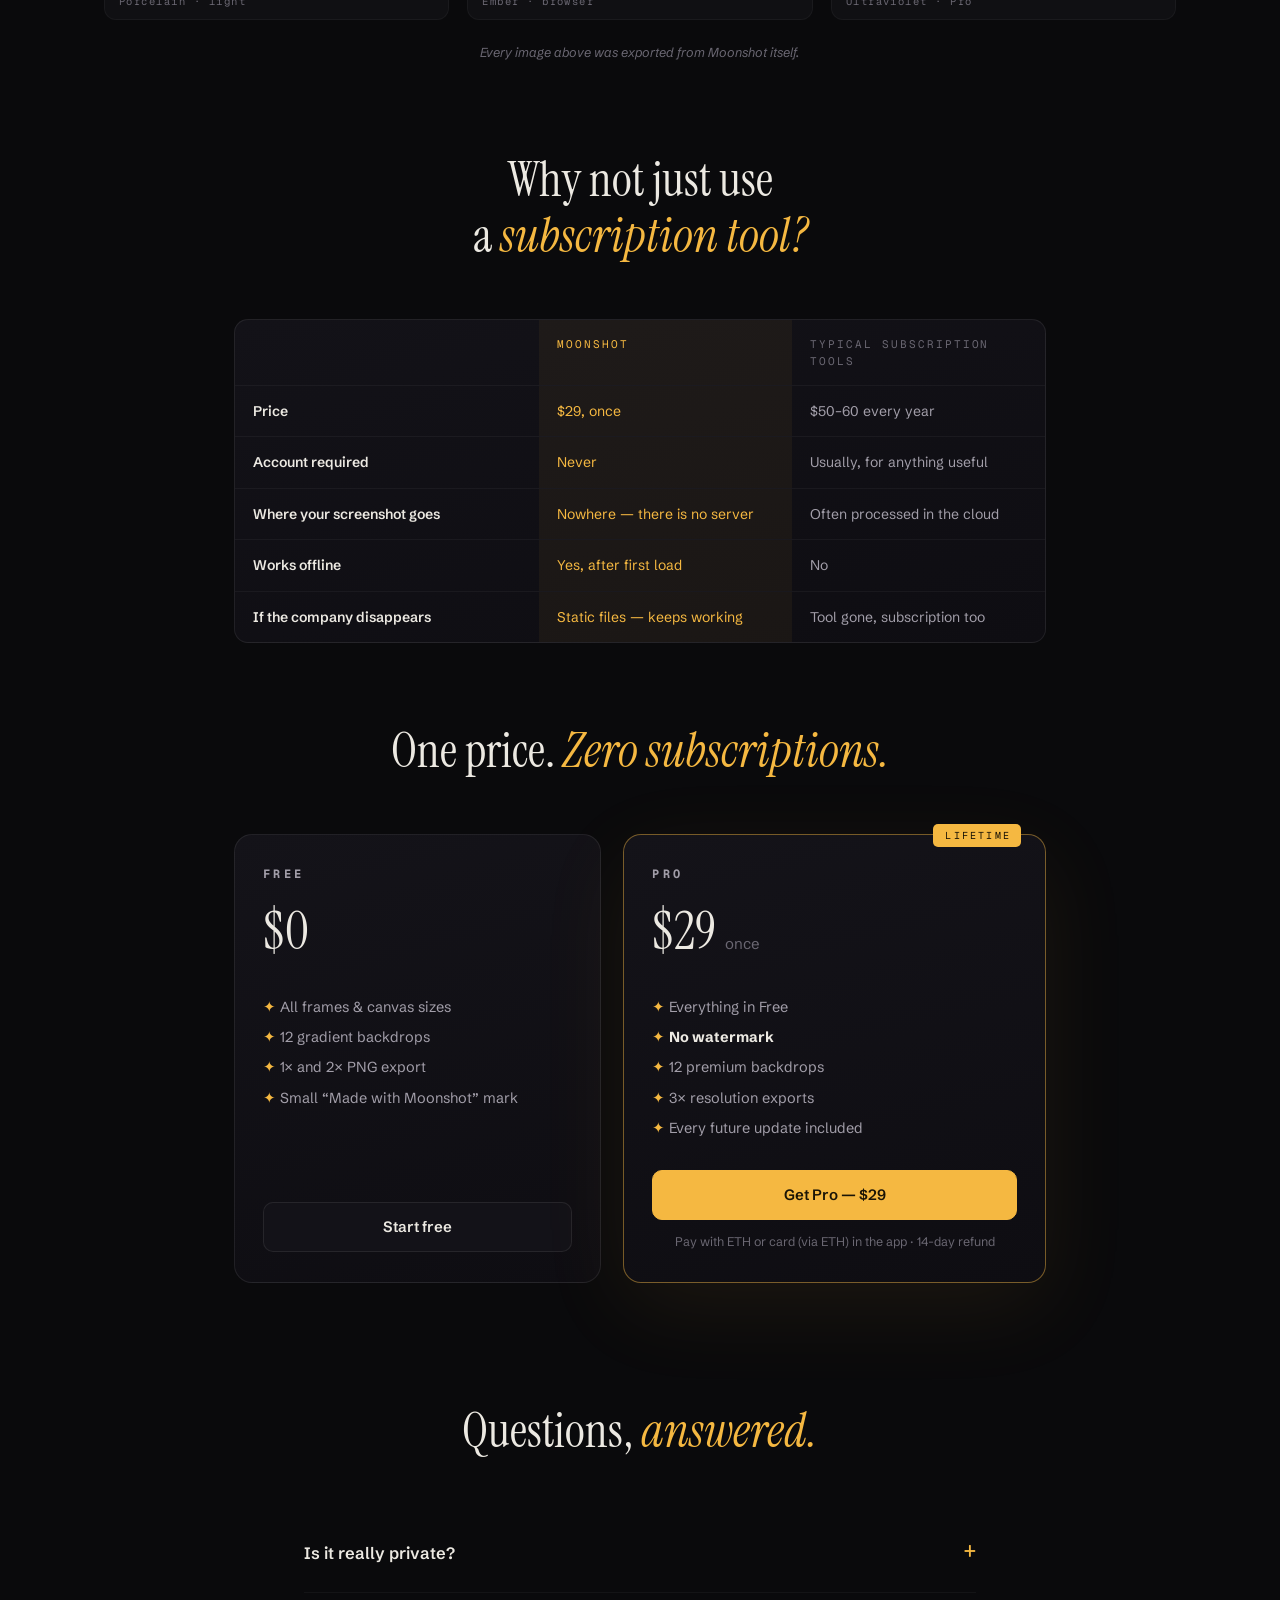
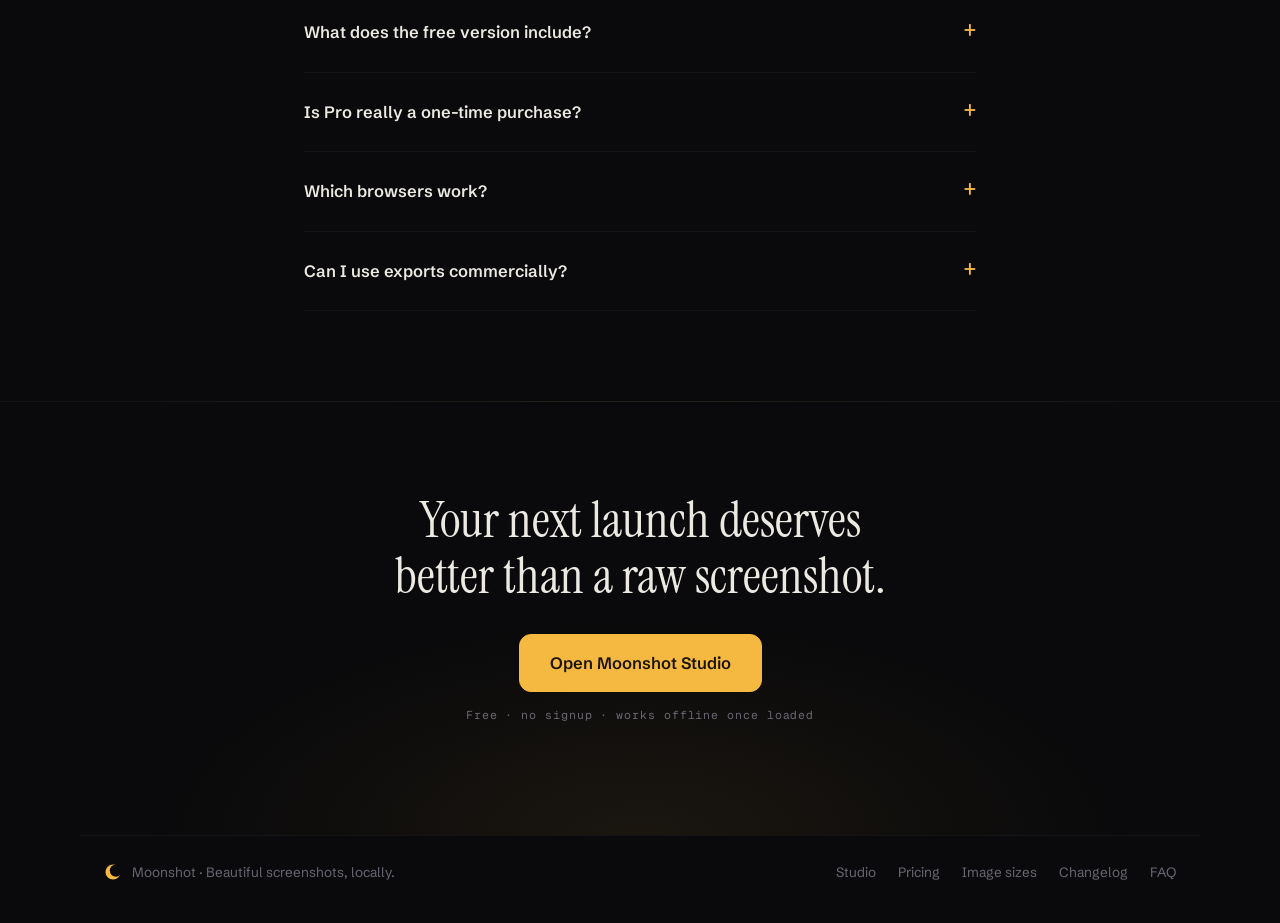
==== commit 101c0dc2: "site update 2026-07-13-1206" ====
--- a/index.html
+++ b/index.html
@@ -10,6 +10,7 @@
 <meta property="og:description" content="Beautiful screenshots in seconds. 100% in your browser, nothing uploaded. Free forever tier.">
 <meta property="og:type" content="website">
 <meta property="og:url" content="https://ameeramer.github.io/">
+<link rel="canonical" href="https://ameeramer.github.io/">
 <meta property="og:image" content="https://ameeramer.github.io/og.png">
 <meta name="twitter:card" content="summary_large_image">
 <script type="application/ld+json">
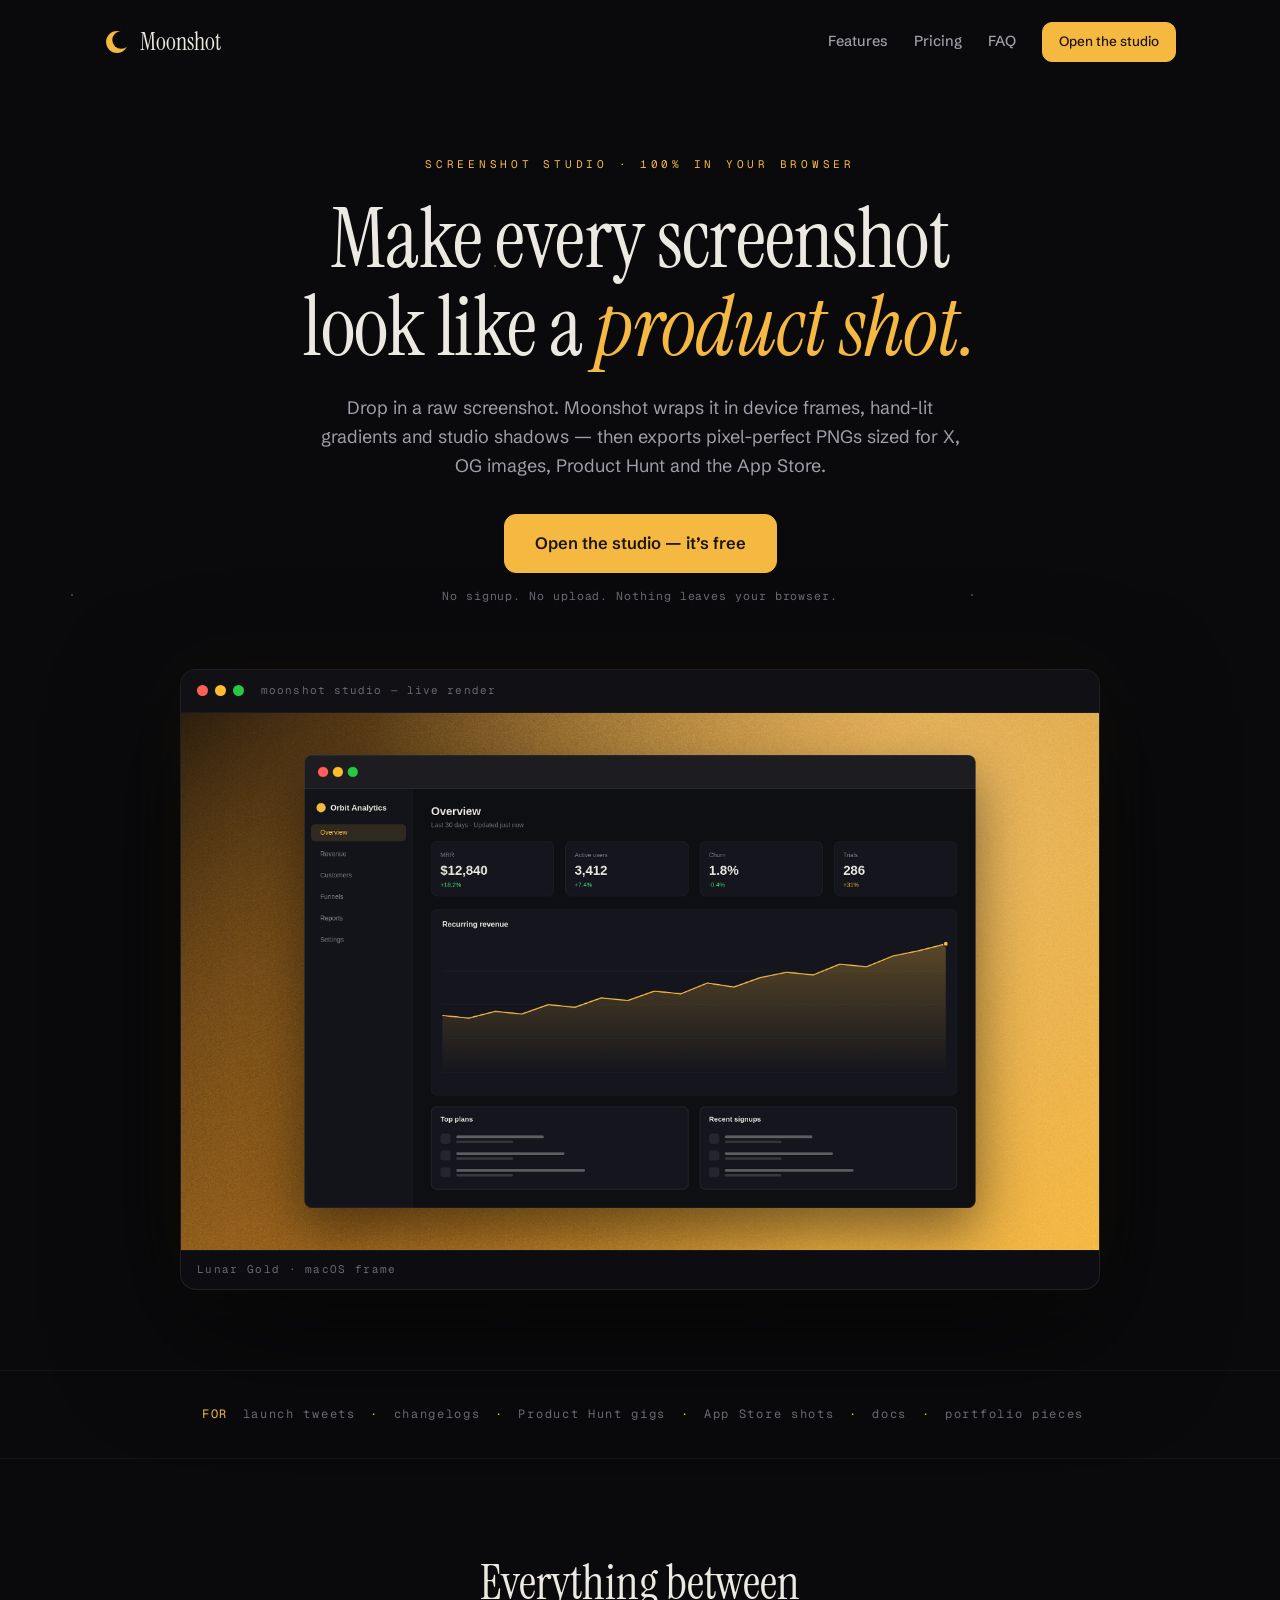
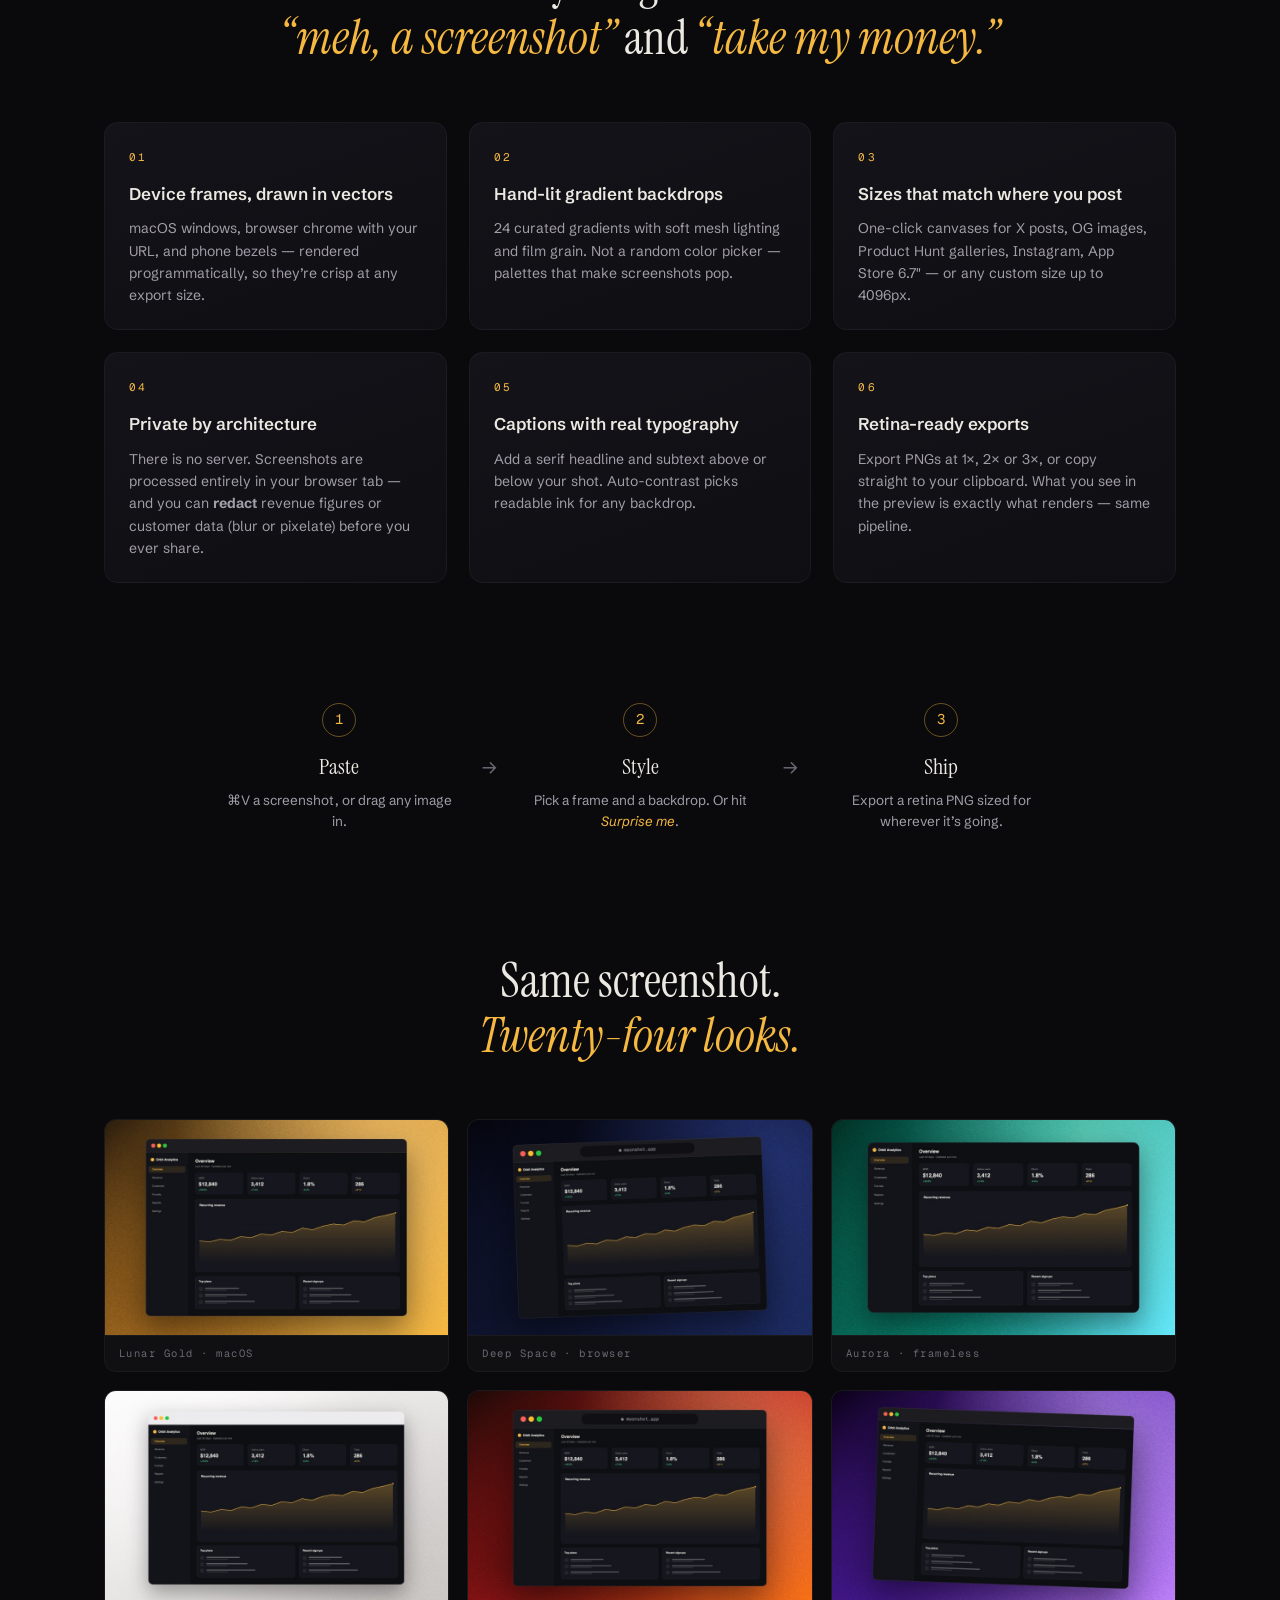
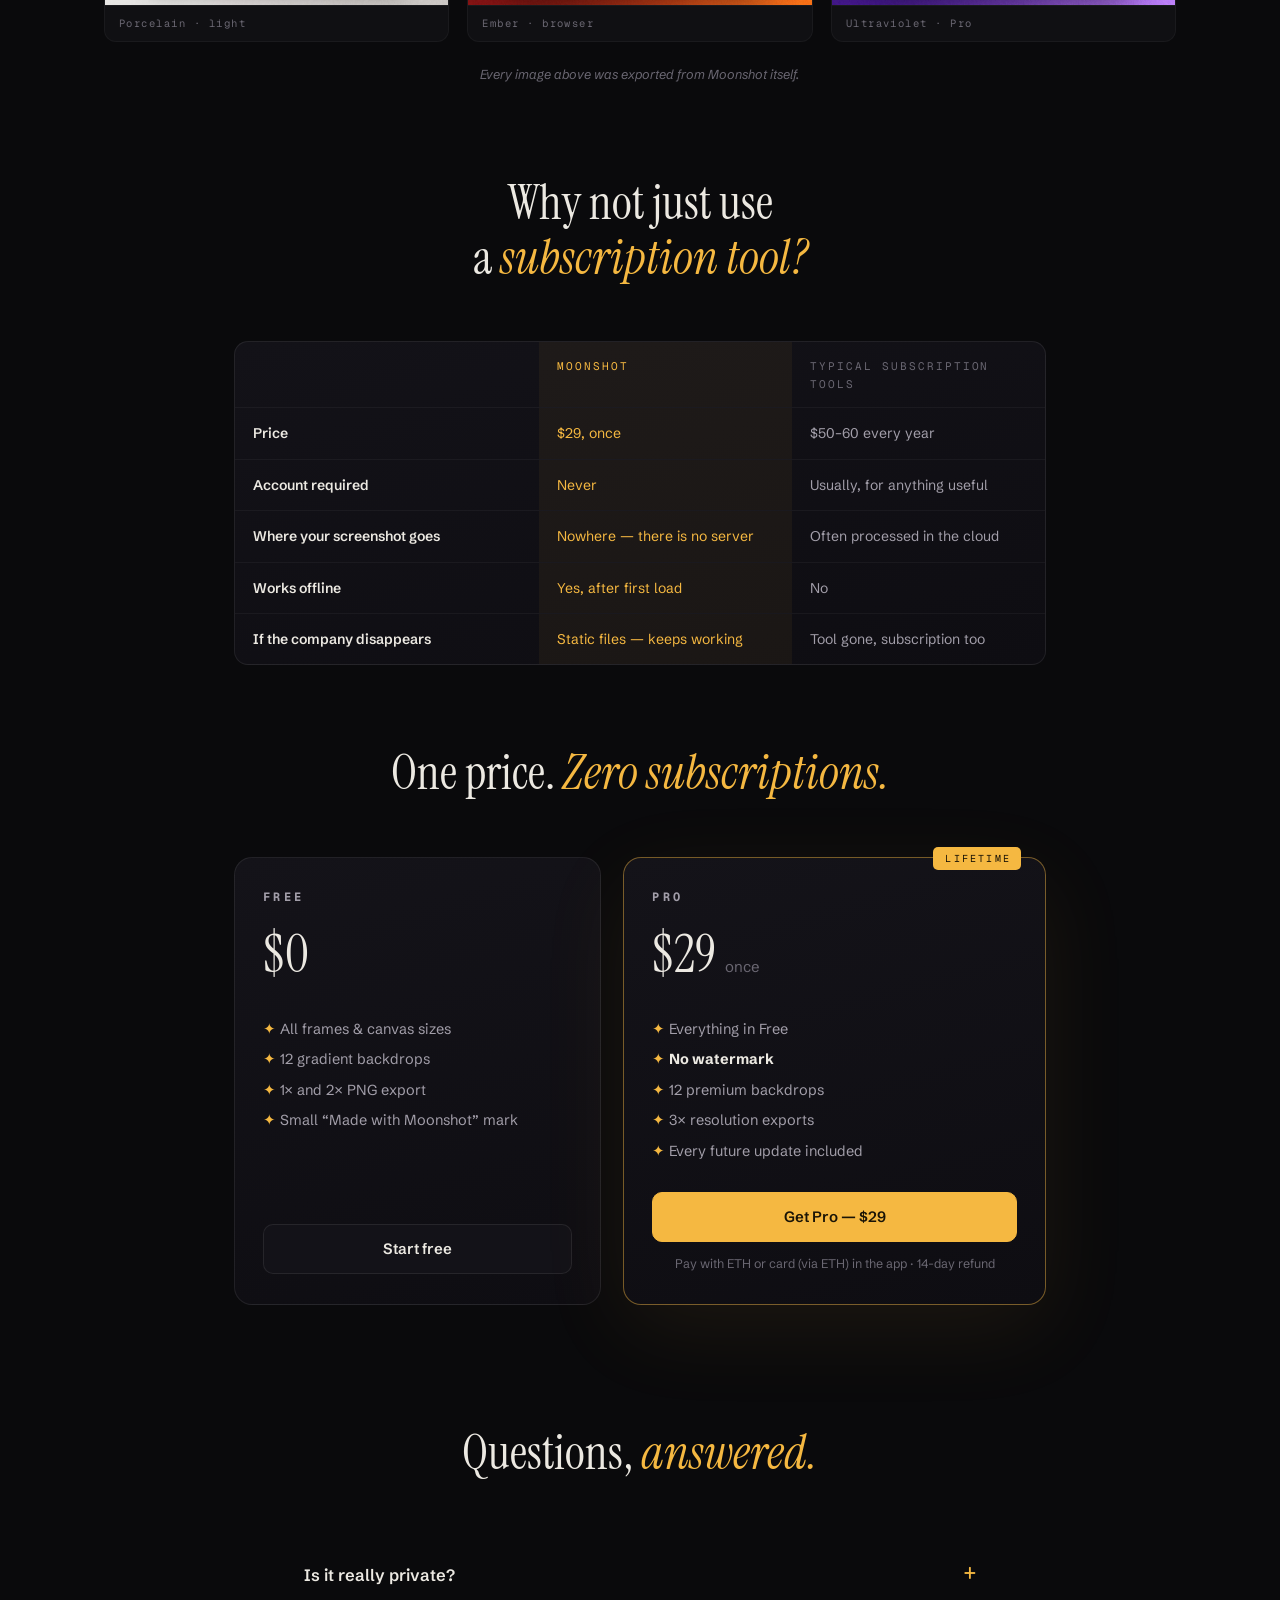
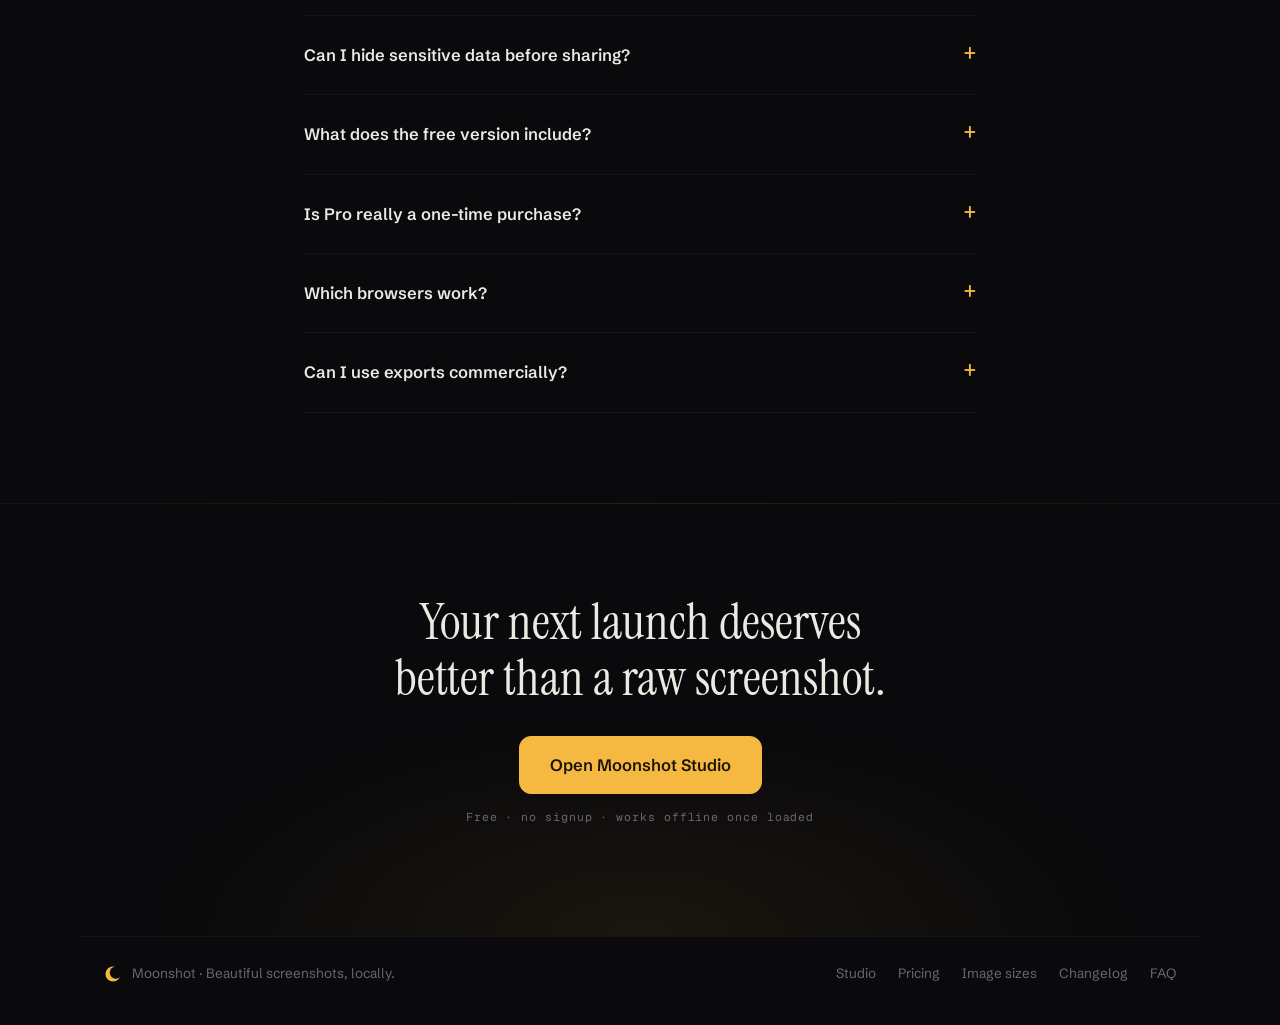
==== commit a11c0efd: "site update 2026-07-13-1408" ====
--- a/index.html
+++ b/index.html
@@ -108,8 +108,9 @@
       <article class="feature">
         <div class="feature-num">04</div>
         <h3>Private by architecture</h3>
-        <p>There is no server. Your screenshots are processed entirely in your
-        browser tab — close it and nothing persists anywhere.</p>
+        <p>There is no server. Screenshots are processed entirely in your
+        browser tab — and you can <strong>redact</strong> revenue figures or
+        customer data (blur or pixelate) before you ever share.</p>
       </article>
       <article class="feature">
         <div class="feature-num">05</div>
@@ -228,6 +229,13 @@
       there. Nothing is transmitted, logged, or stored remotely. You can verify
       this in your browser’s network tab: after the page loads, no requests carry
       your image anywhere.</p>
+    </details>
+    <details>
+      <summary>Can I hide sensitive data before sharing?</summary>
+      <p>Yes. Hit <strong>Redact sensitive info</strong>, drag over anything
+      private — MRR, customer names, emails, API keys — and Moonshot blurs or
+      pixelates it directly into the image. Because everything runs locally, the
+      un-redacted version is never uploaded anywhere in the first place.</p>
     </details>
     <details>
       <summary>What does the free version include?</summary>
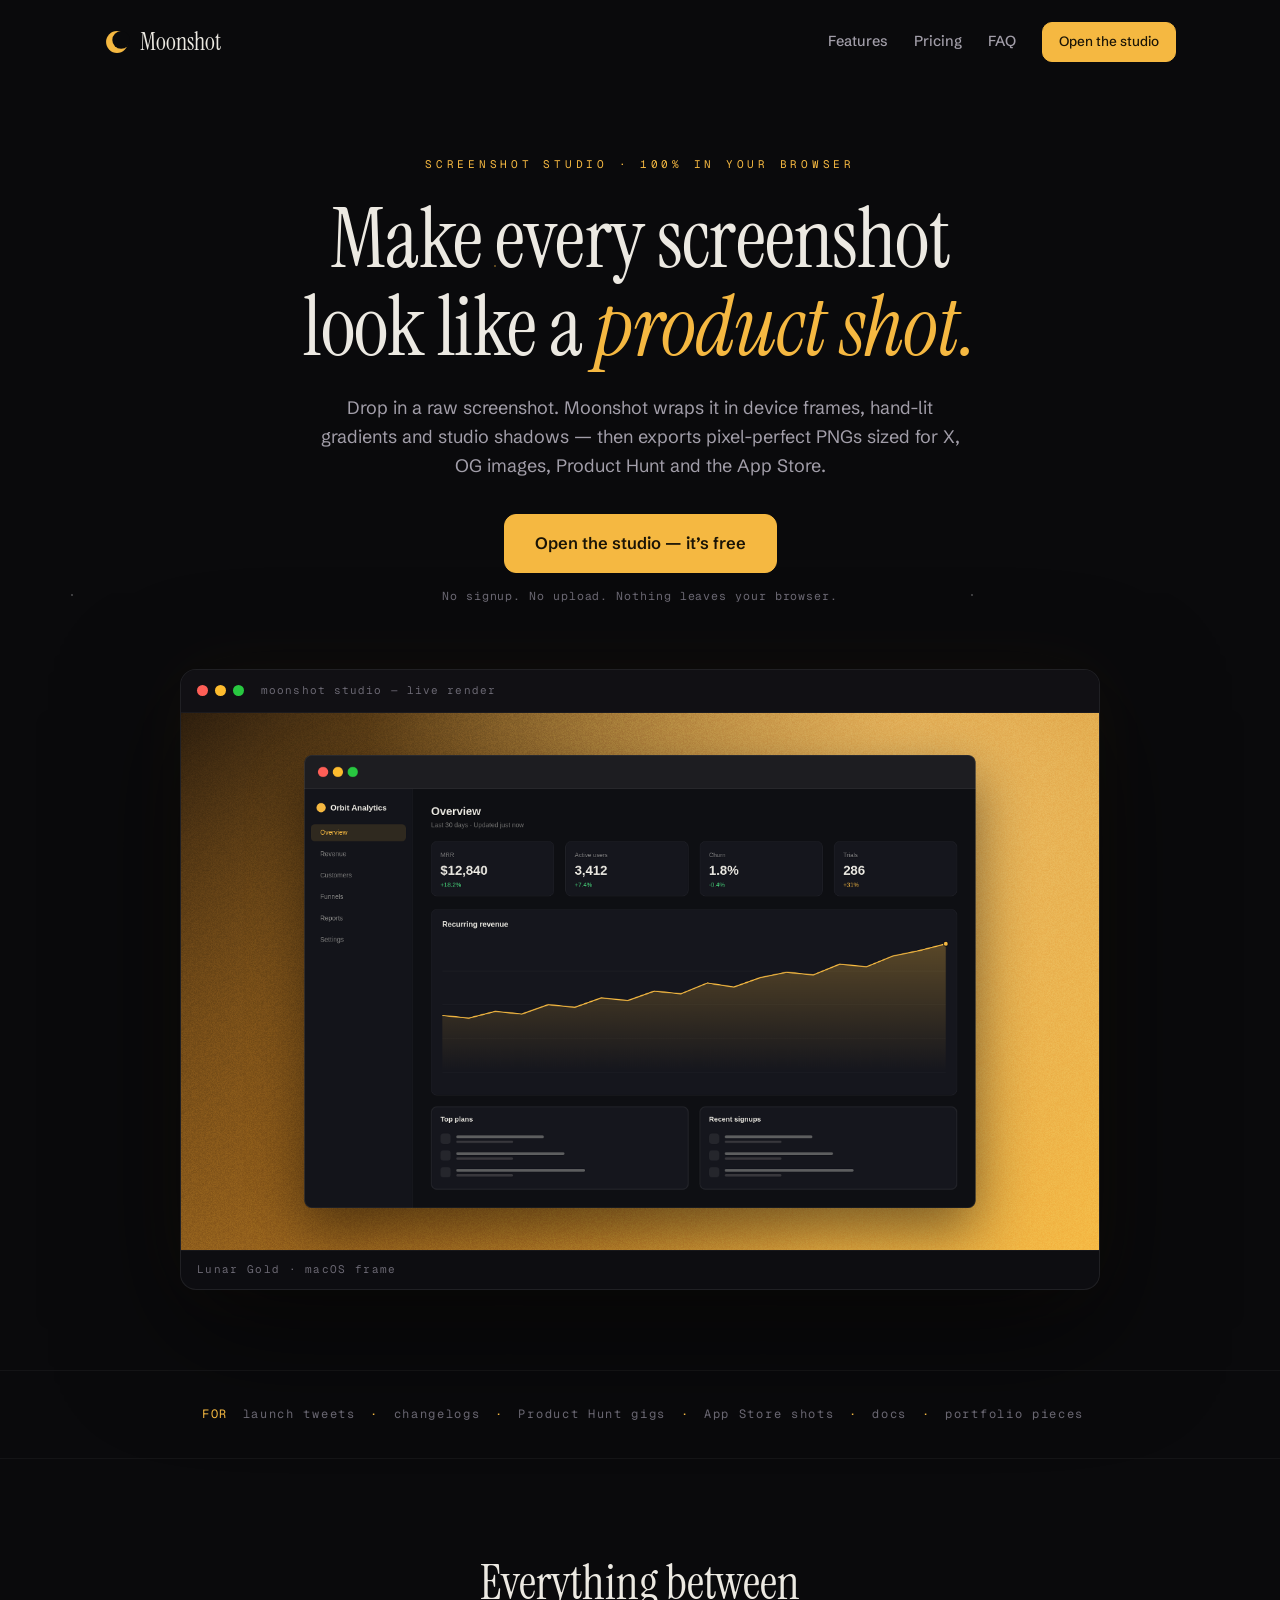
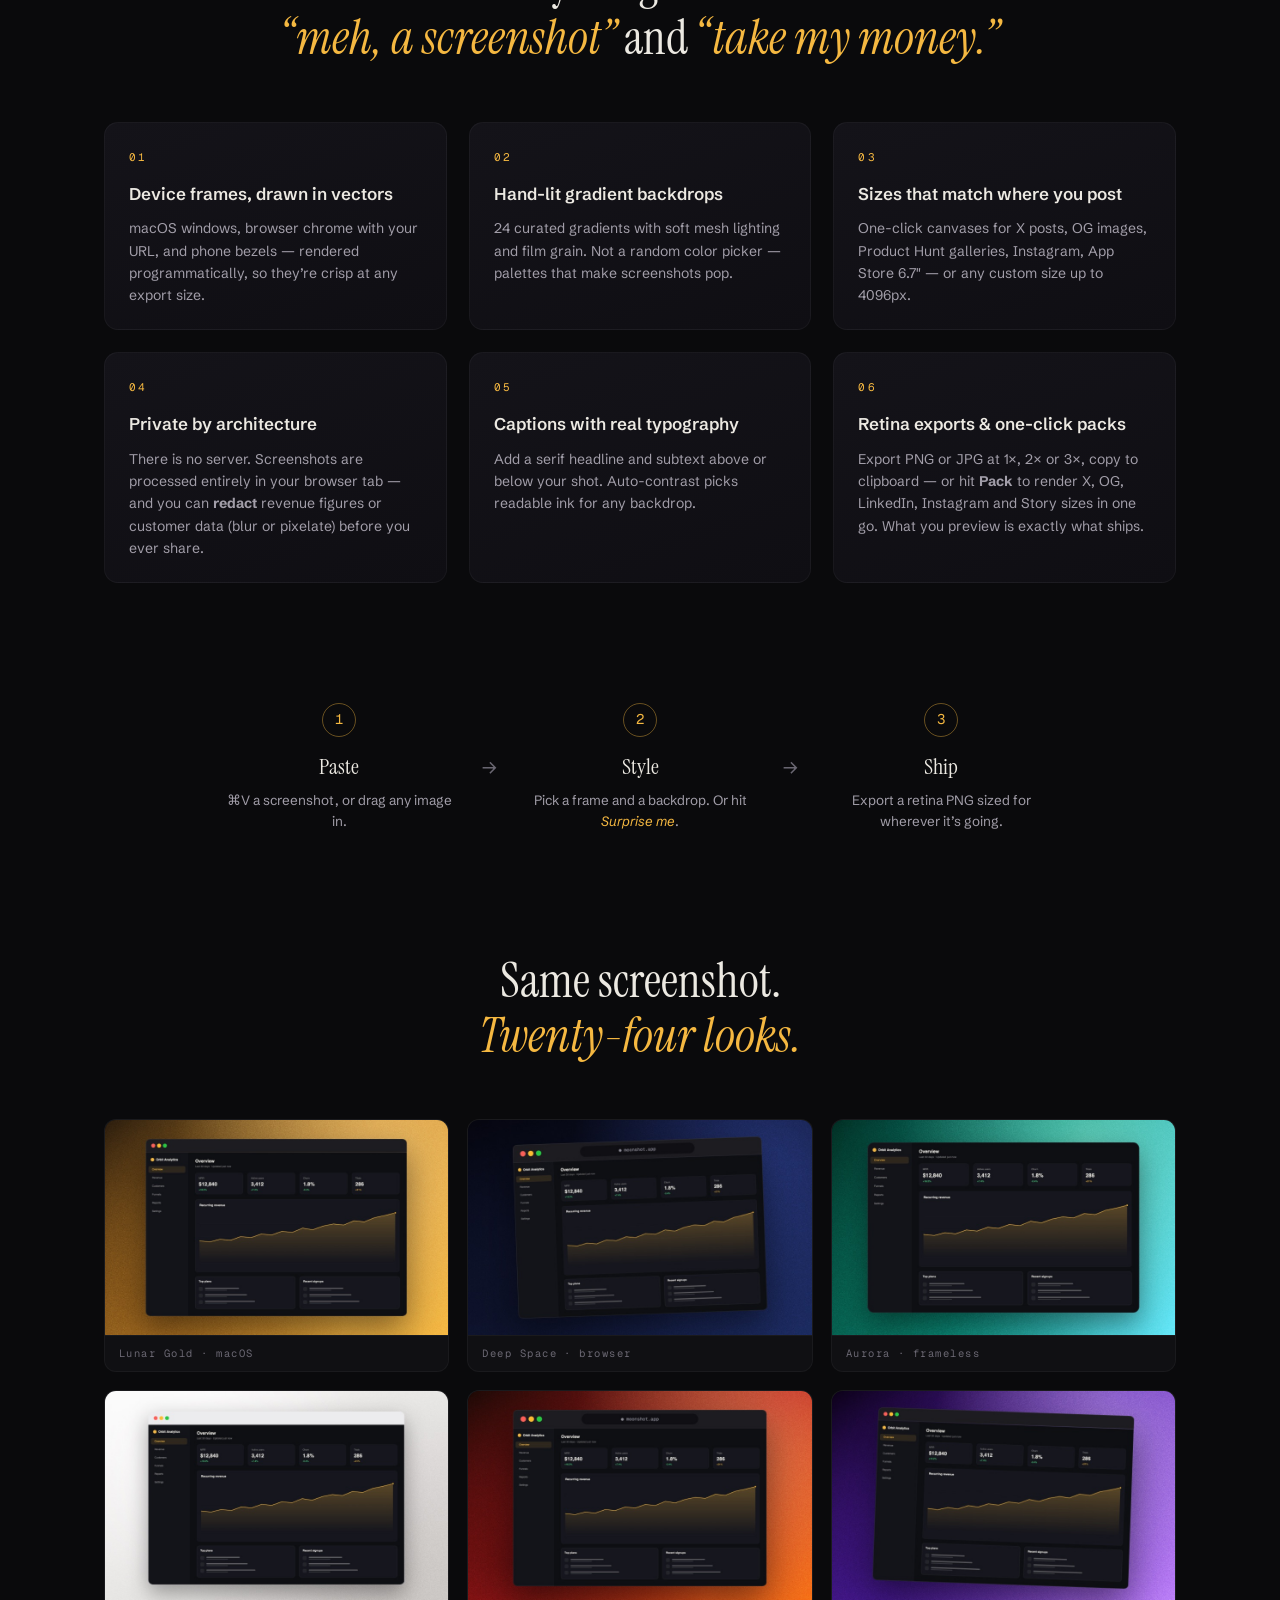
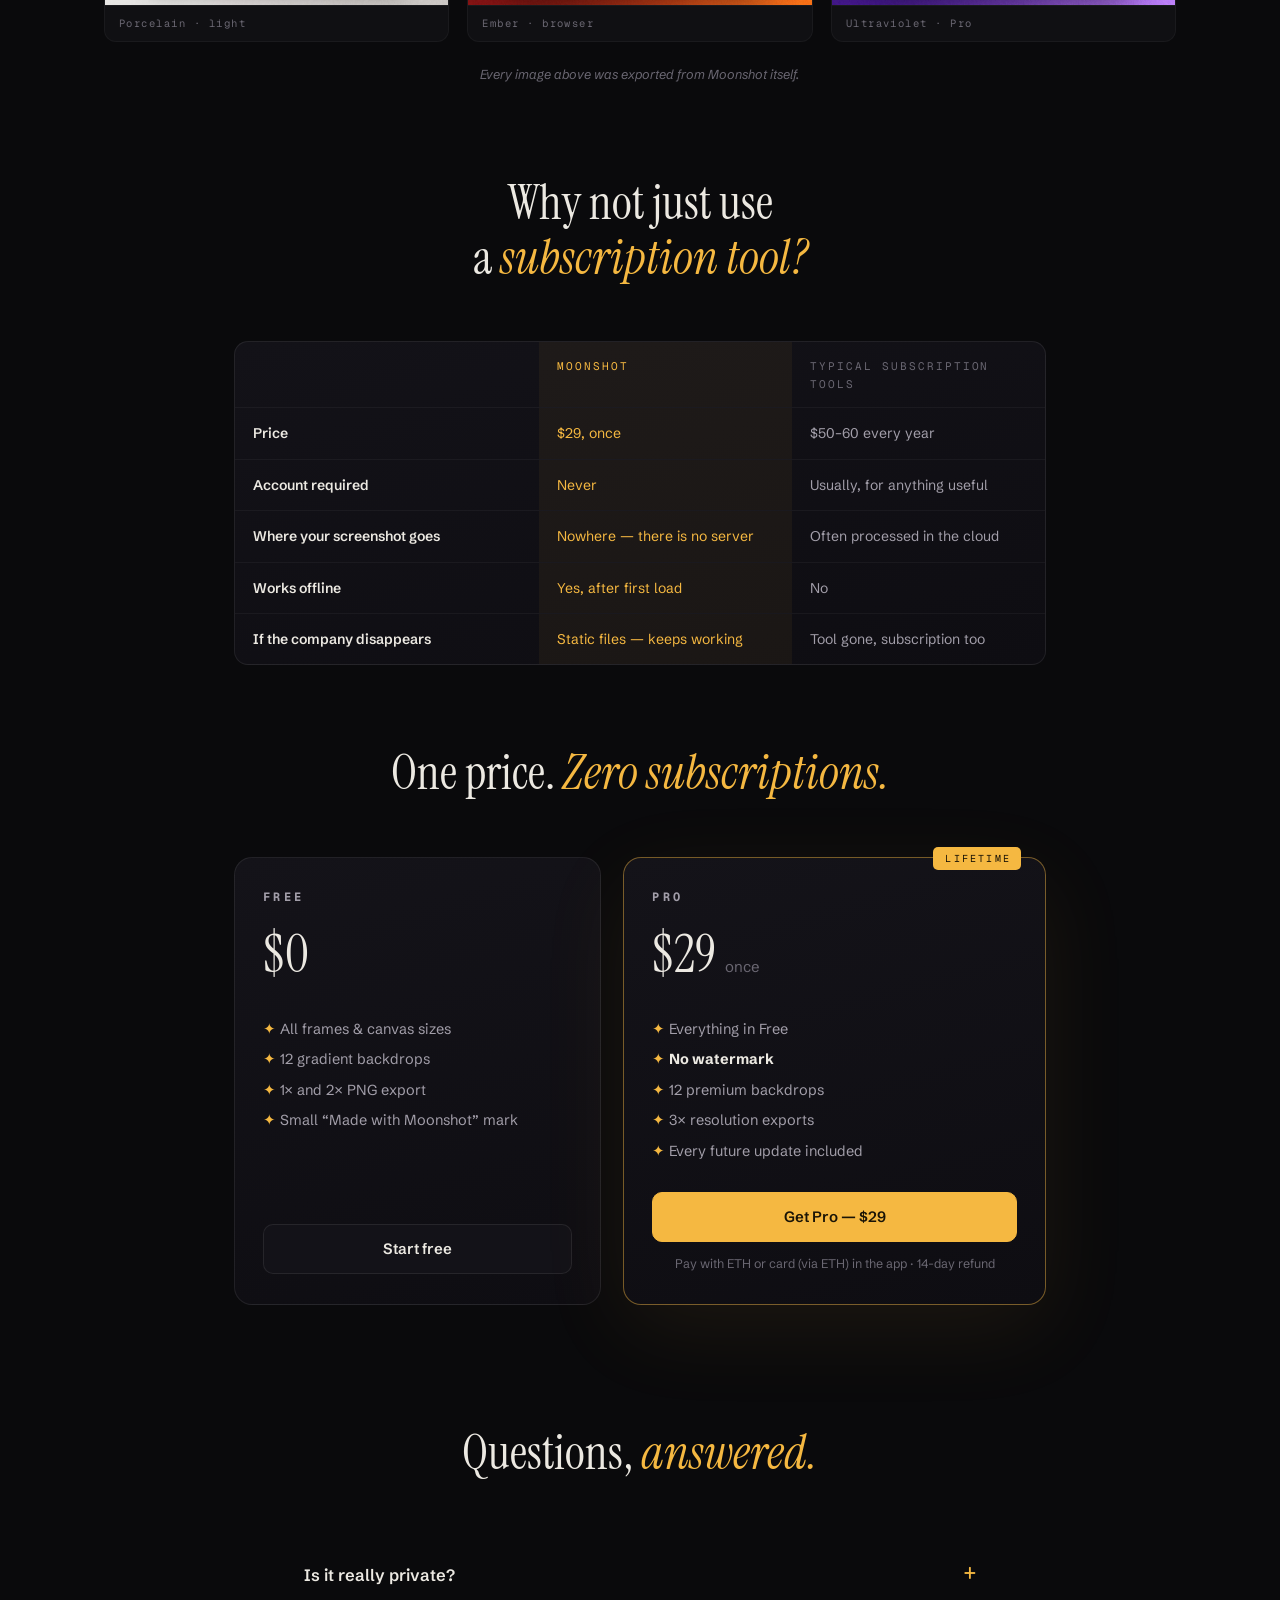
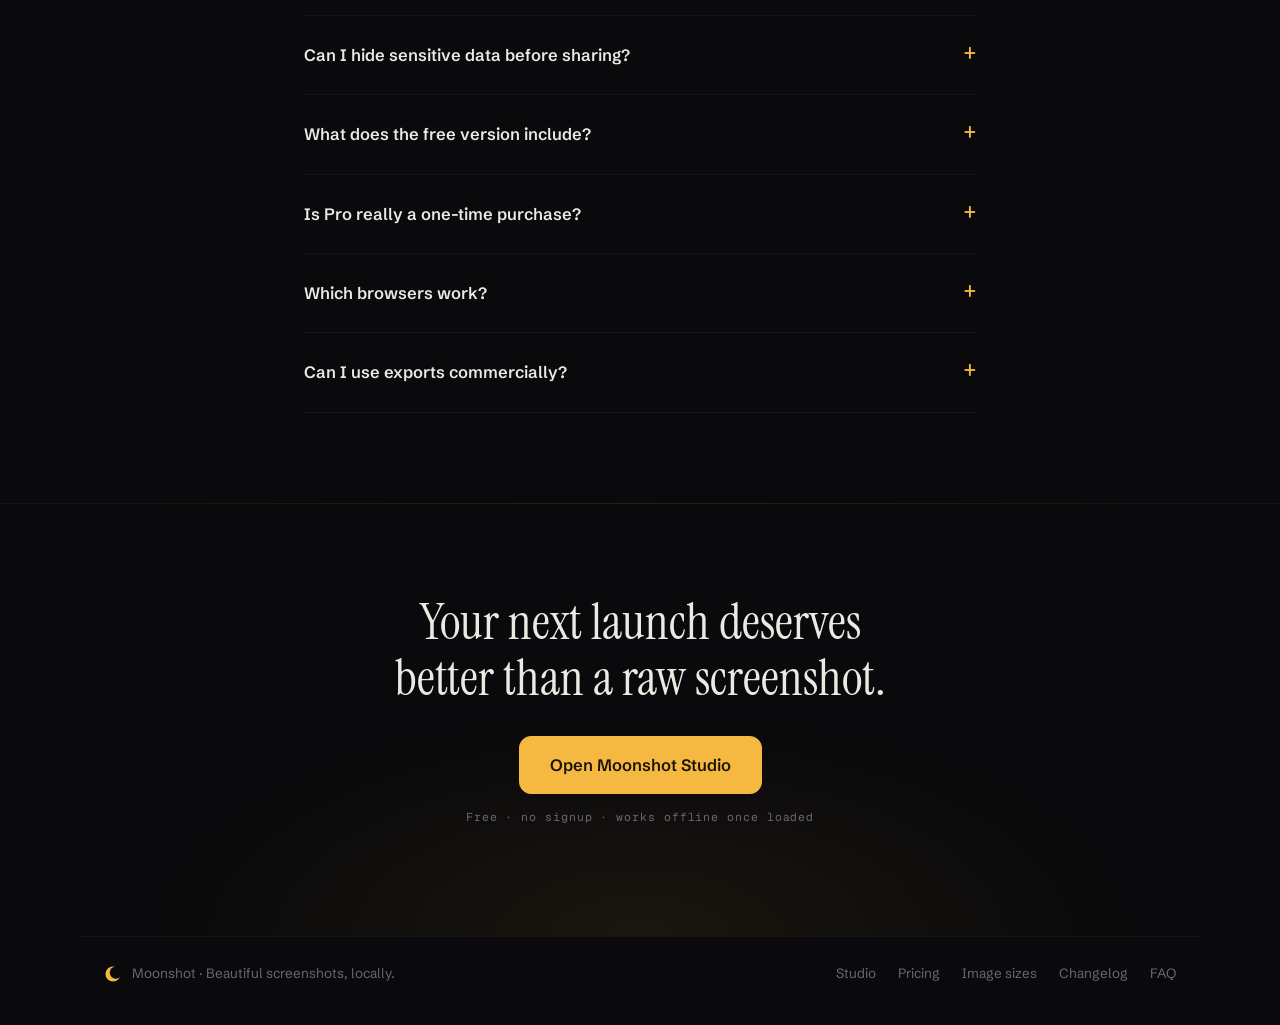
==== commit e257ef0a: "site update 2026-07-13-1832" ====
--- a/index.html
+++ b/index.html
@@ -120,9 +120,10 @@
       </article>
       <article class="feature">
         <div class="feature-num">06</div>
-        <h3>Retina-ready exports</h3>
-        <p>Export PNGs at 1×, 2× or 3×, or copy straight to your clipboard. What
-        you see in the preview is exactly what renders — same pipeline.</p>
+        <h3>Retina exports &amp; one-click packs</h3>
+        <p>Export PNG or JPG at 1×, 2× or 3×, copy to clipboard — or hit
+        <strong>Pack</strong> to render X, OG, LinkedIn, Instagram and Story
+        sizes in one go. What you preview is exactly what ships.</p>
       </article>
     </div>
   </section>
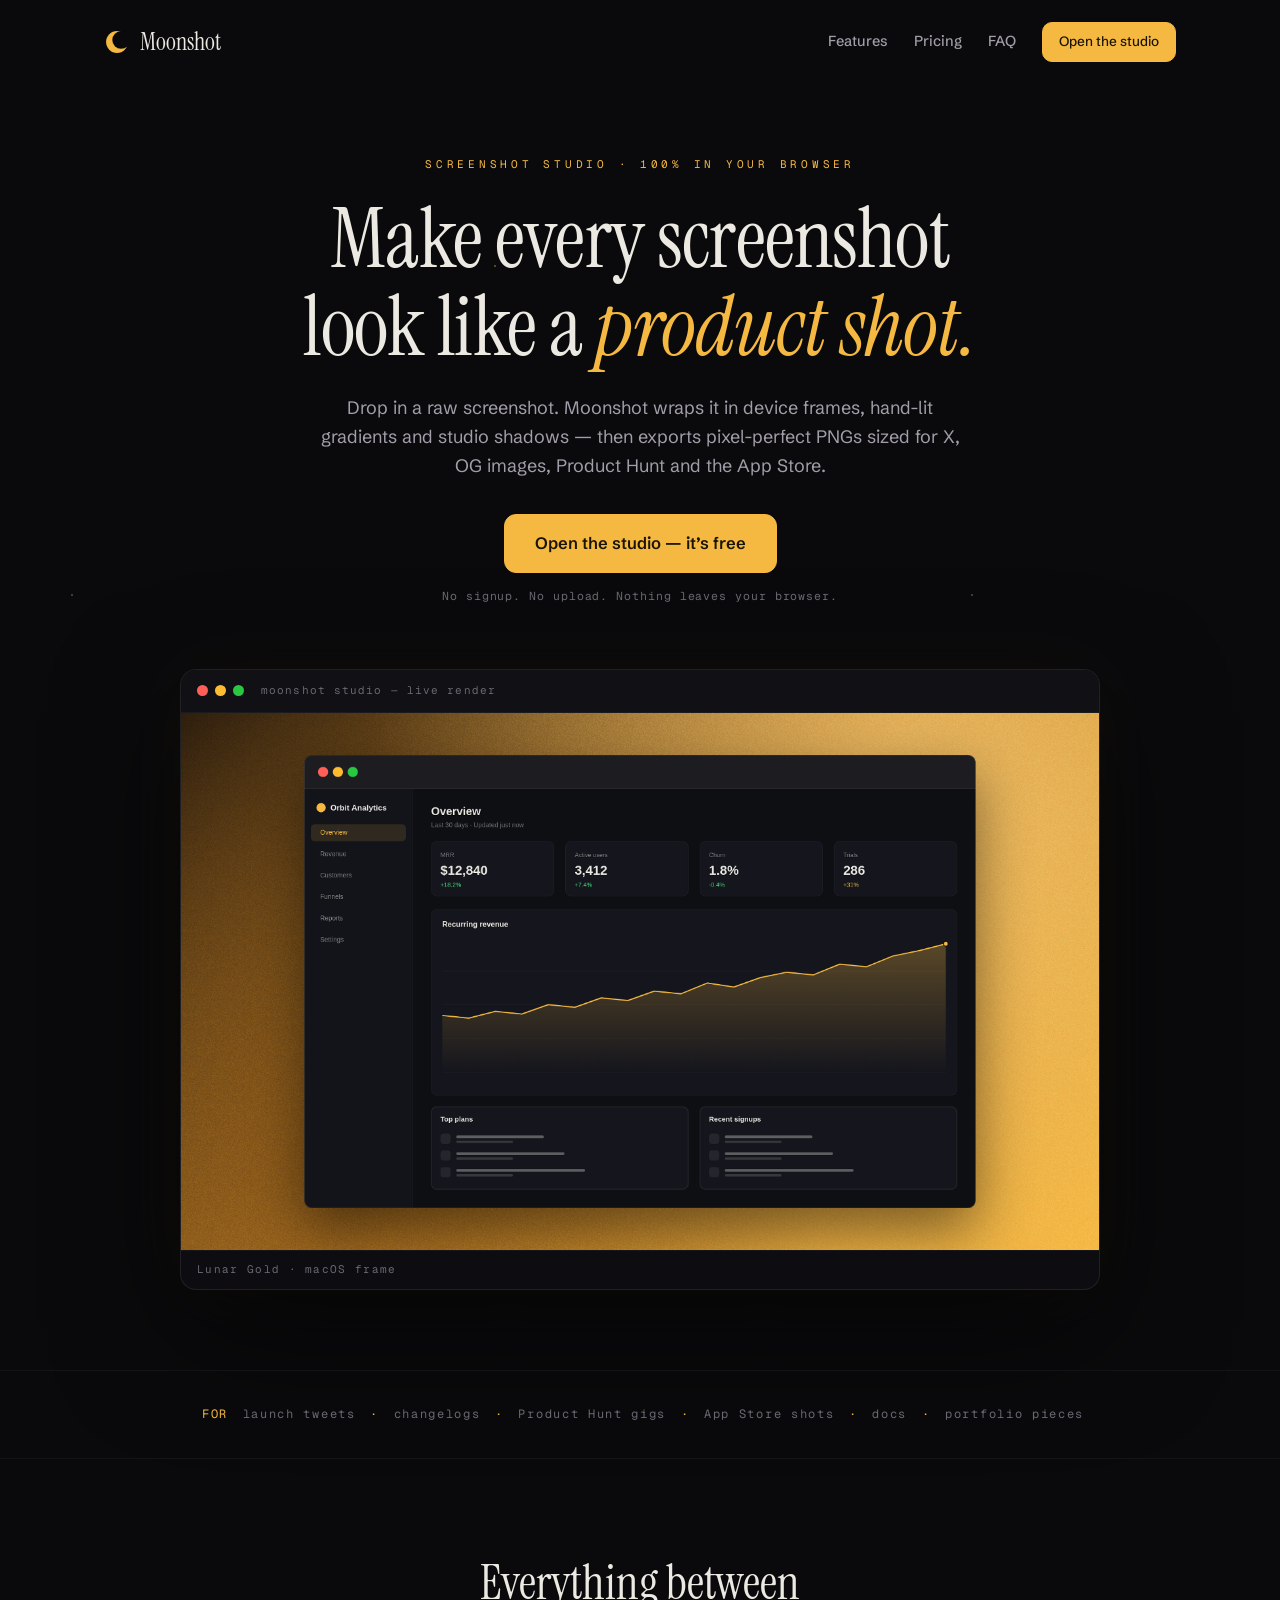
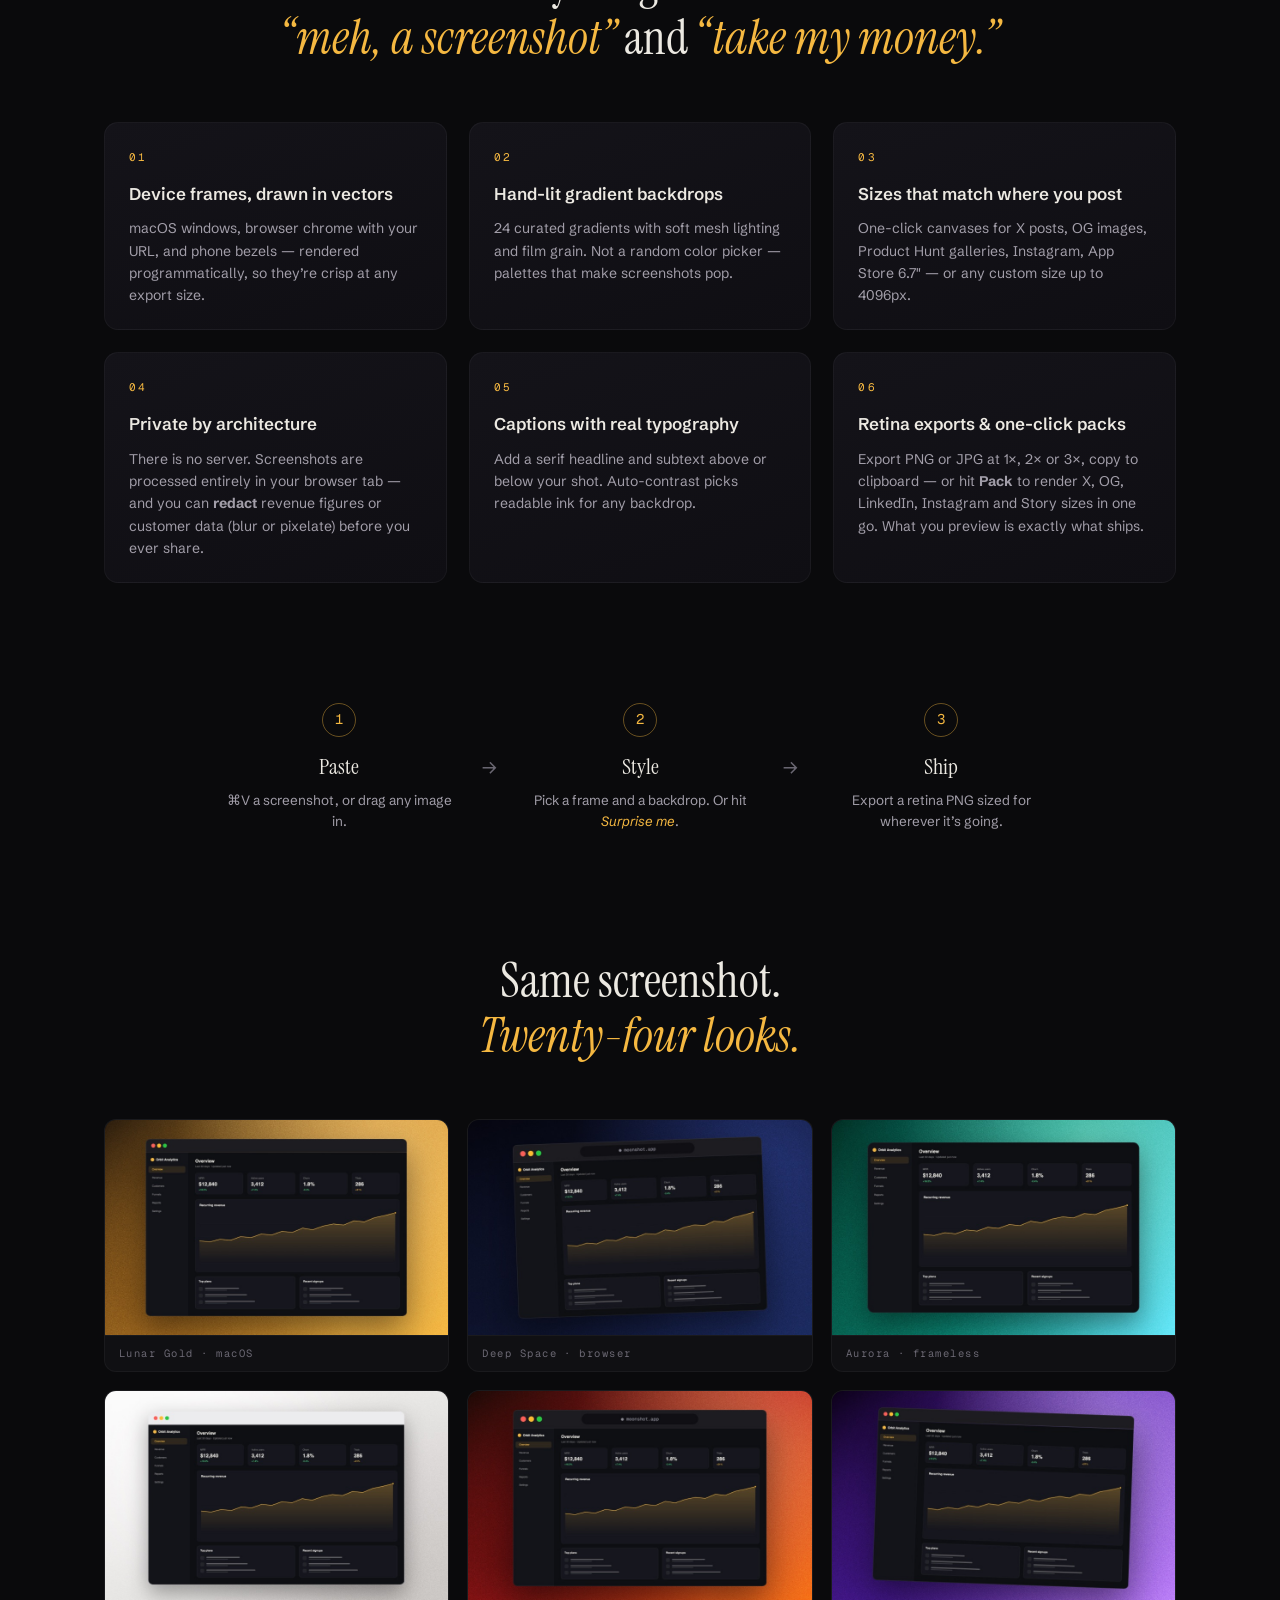
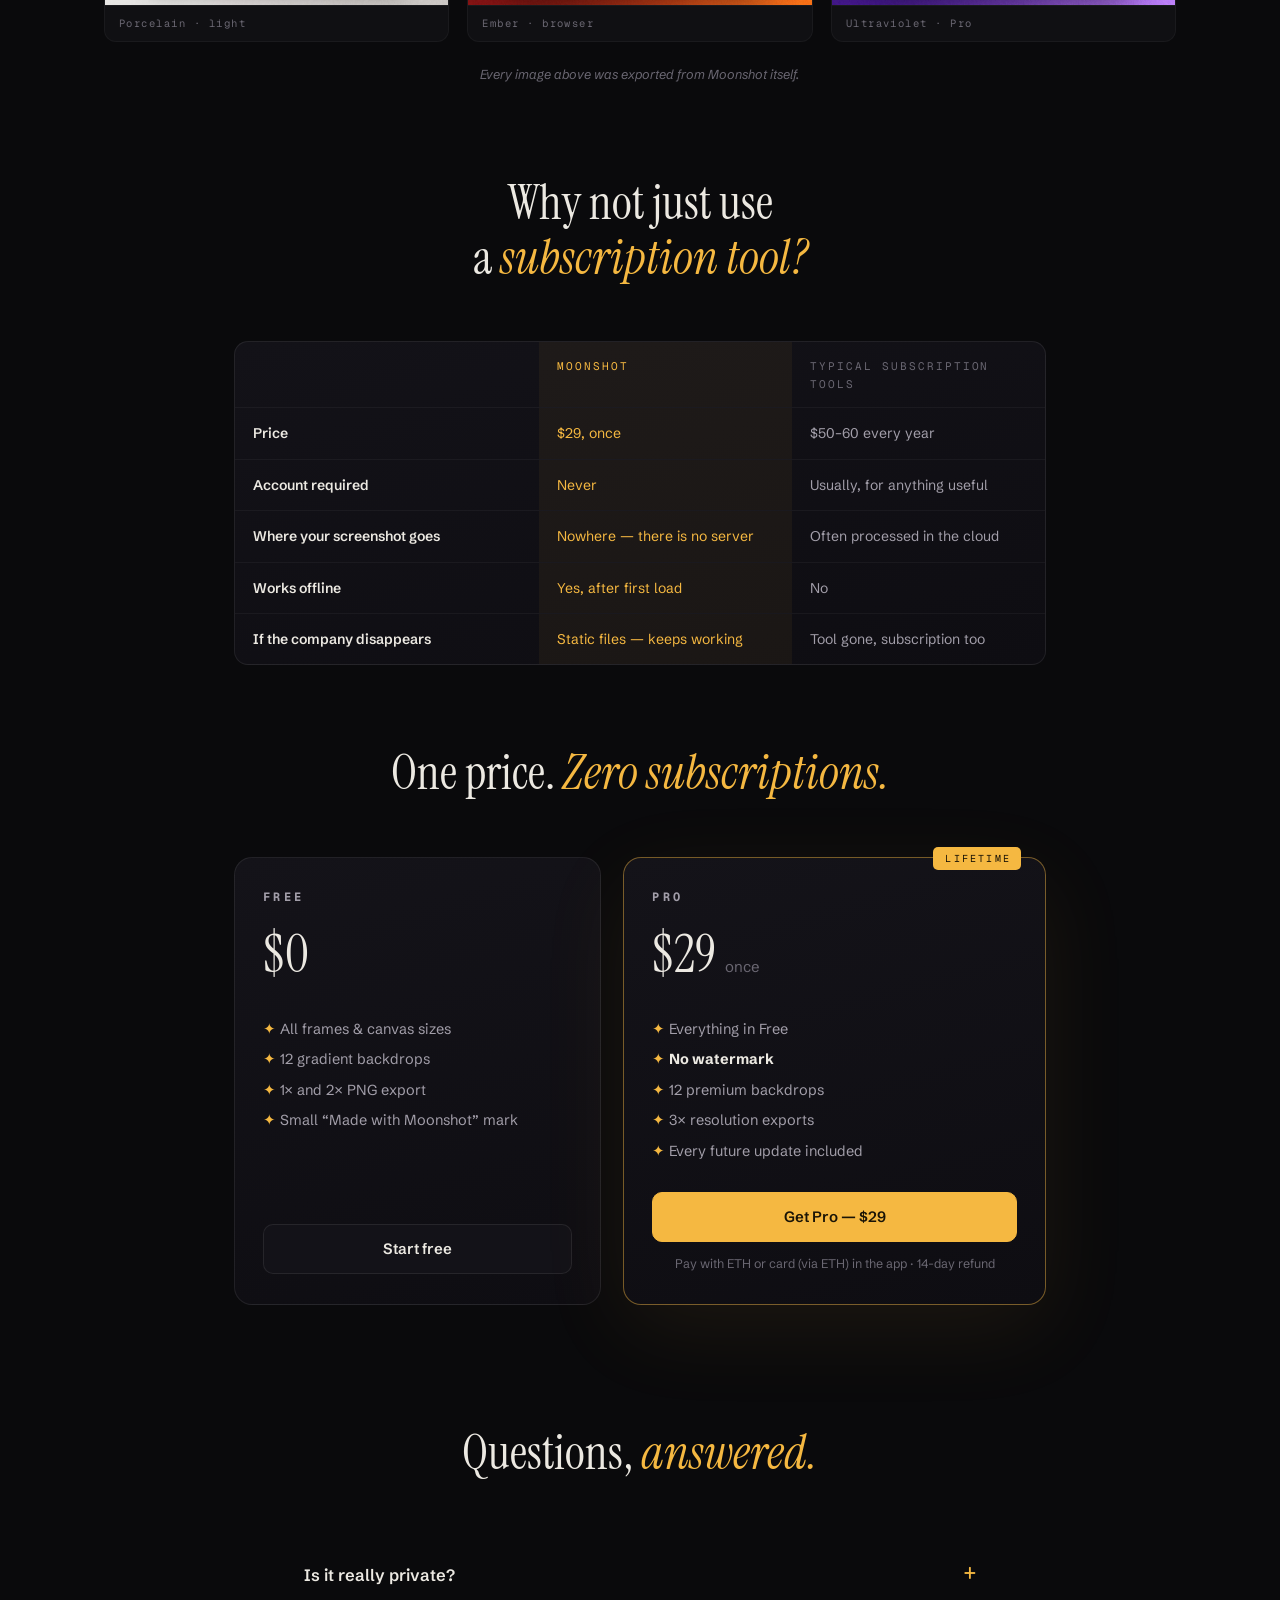
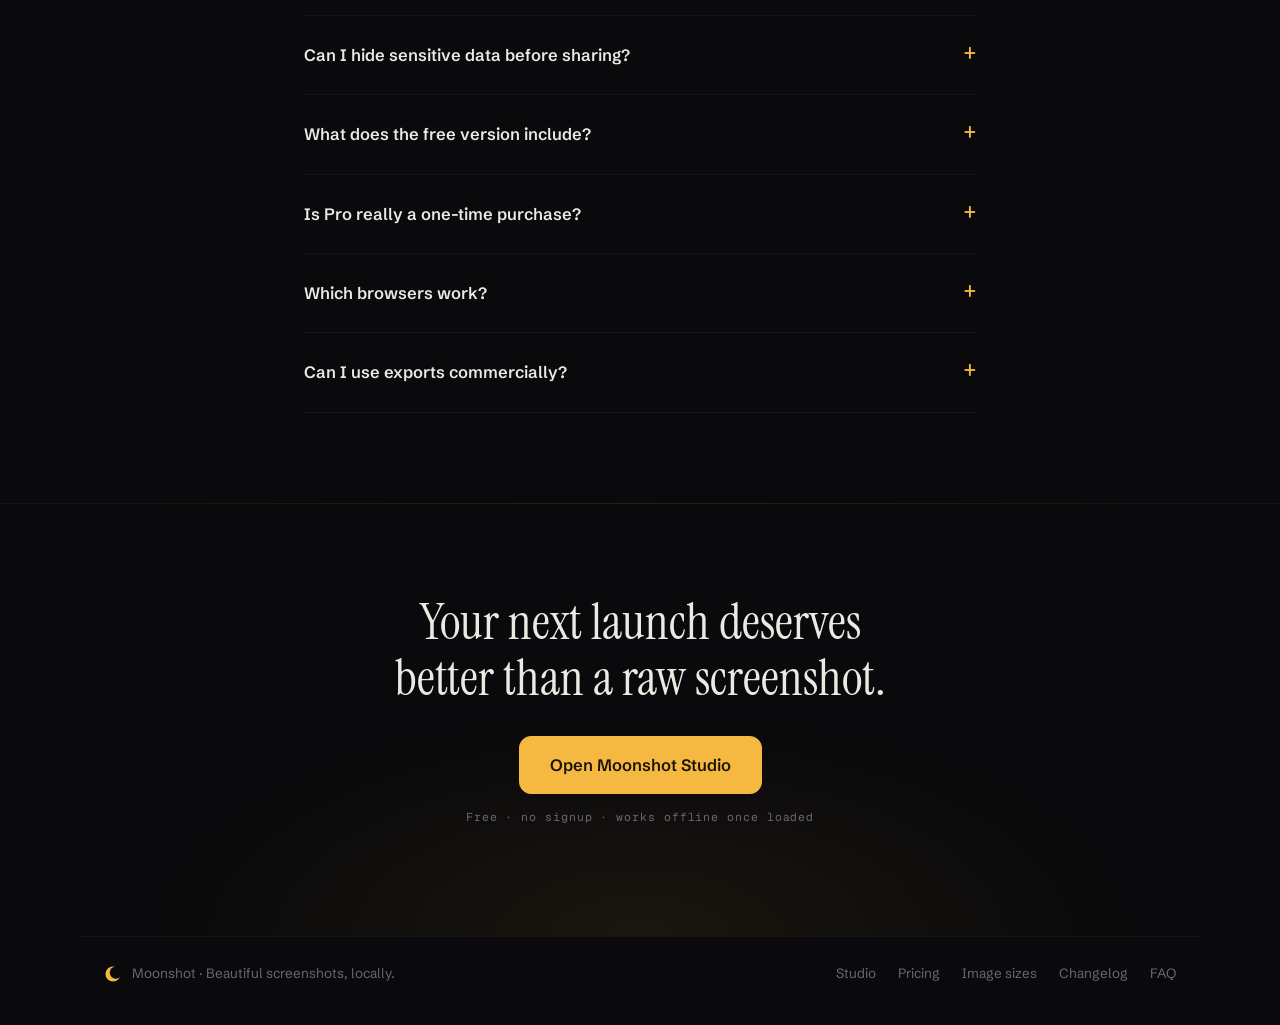
==== commit eb32bdd5: "site update 2026-07-13-2006" ====
--- a/index.html
+++ b/index.html
@@ -23,7 +23,27 @@
   "operatingSystem": "Any (web browser)",
   "description": "Free screenshot beautifier that runs 100% in your browser: device frames, gradient backdrops, captions, retina PNG export. Nothing is uploaded — no backend, no signup.",
   "offers": { "@type": "Offer", "price": "0", "priceCurrency": "USD" },
-  "featureList": "Device frames (macOS, browser, phone); 24 gradient backdrops; canvas size presets for X, OG images, Product Hunt, Instagram, App Store; captions; 1x/2x/3x PNG export; works offline"
+  "featureList": "Device frames (macOS, browser, phone); 24 gradient backdrops; custom image backgrounds; redact sensitive data; canvas size presets for X, OG images, Product Hunt, Instagram, App Store; one-click social export pack; captions; 1x/2x/3x PNG & JPG export; works offline"
+}
+</script>
+<script type="application/ld+json">
+{
+  "@context": "https://schema.org",
+  "@type": "FAQPage",
+  "mainEntity": [
+    { "@type": "Question", "name": "Is Moonshot really private?",
+      "acceptedAnswer": { "@type": "Answer", "text": "Yes, structurally. Moonshot is a static page with no backend. Your image is read into the browser's memory, composited on a local canvas, and saved from there. Nothing is transmitted or stored remotely — you can verify it in the network tab." } },
+    { "@type": "Question", "name": "Can I hide sensitive data before sharing a screenshot?",
+      "acceptedAnswer": { "@type": "Answer", "text": "Yes. Use Redact: drag over anything private — revenue, customer names, emails, API keys — and Moonshot blurs or pixelates it directly into the image, all locally, since nothing is ever uploaded." } },
+    { "@type": "Question", "name": "What does the free version include?",
+      "acceptedAnswer": { "@type": "Answer", "text": "The full editor — every frame, canvas size, captions, backgrounds, redaction and 2x export. Free exports carry a small 'Made with Moonshot' mark. Pro ($29 once) removes it and adds premium backdrops and 3x export." } },
+    { "@type": "Question", "name": "Is Pro a one-time purchase?",
+      "acceptedAnswer": { "@type": "Answer", "text": "Yes. Pay once and Pro is yours forever, including future updates. No subscription." } },
+    { "@type": "Question", "name": "Which browsers does Moonshot work in?",
+      "acceptedAnswer": { "@type": "Answer", "text": "Any modern browser — Chrome, Edge, Safari 16+, Firefox. Clipboard copy works best in Chrome and Safari; file export works everywhere." } },
+    { "@type": "Question", "name": "Can I use the exports commercially?",
+      "acceptedAnswer": { "@type": "Answer", "text": "Yes — anything you make with Moonshot is yours, free tier included." } }
+  ]
 }
 </script>
 <link rel="icon" href="data:image/svg+xml,<svg xmlns='http://www.w3.org/2000/svg' viewBox='0 0 100 100'><circle cx='50' cy='50' r='42' fill='%23f5b841'/><circle cx='66' cy='42' r='34' fill='%230a0a0c'/></svg>">
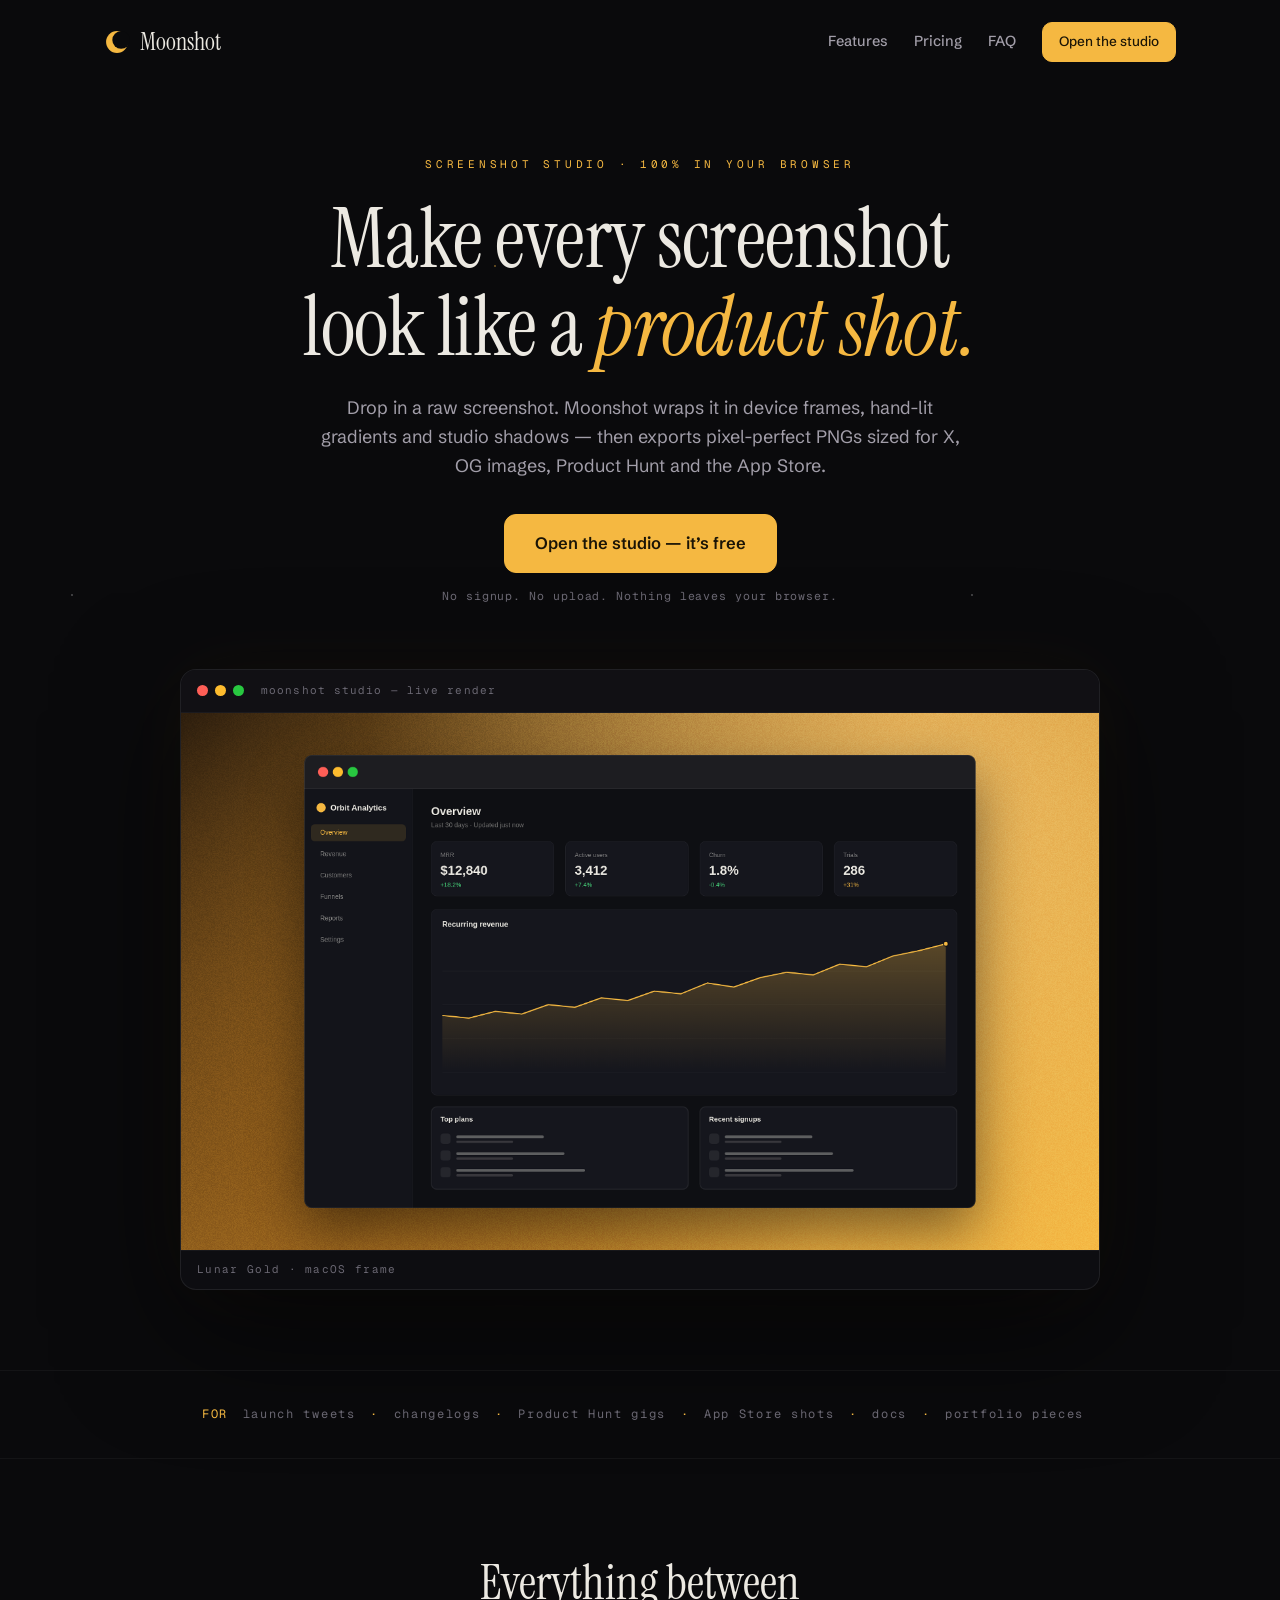
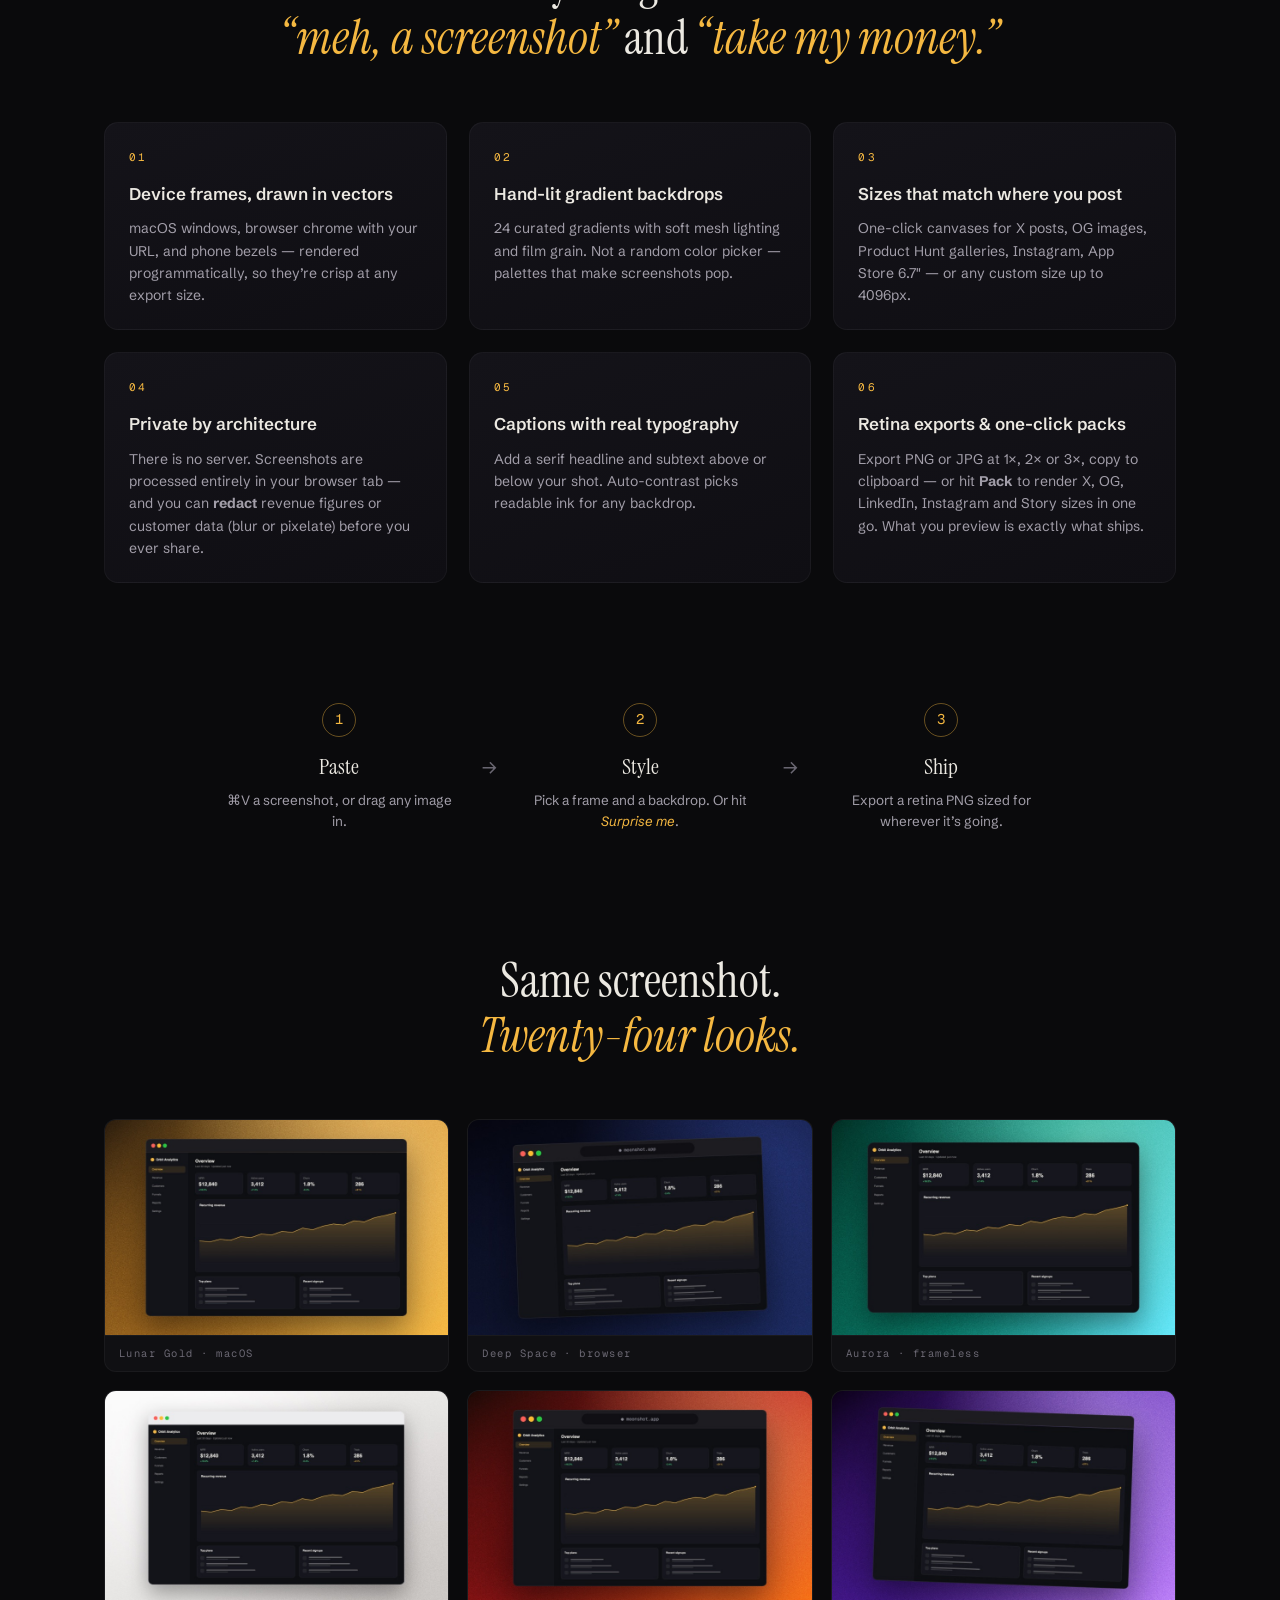
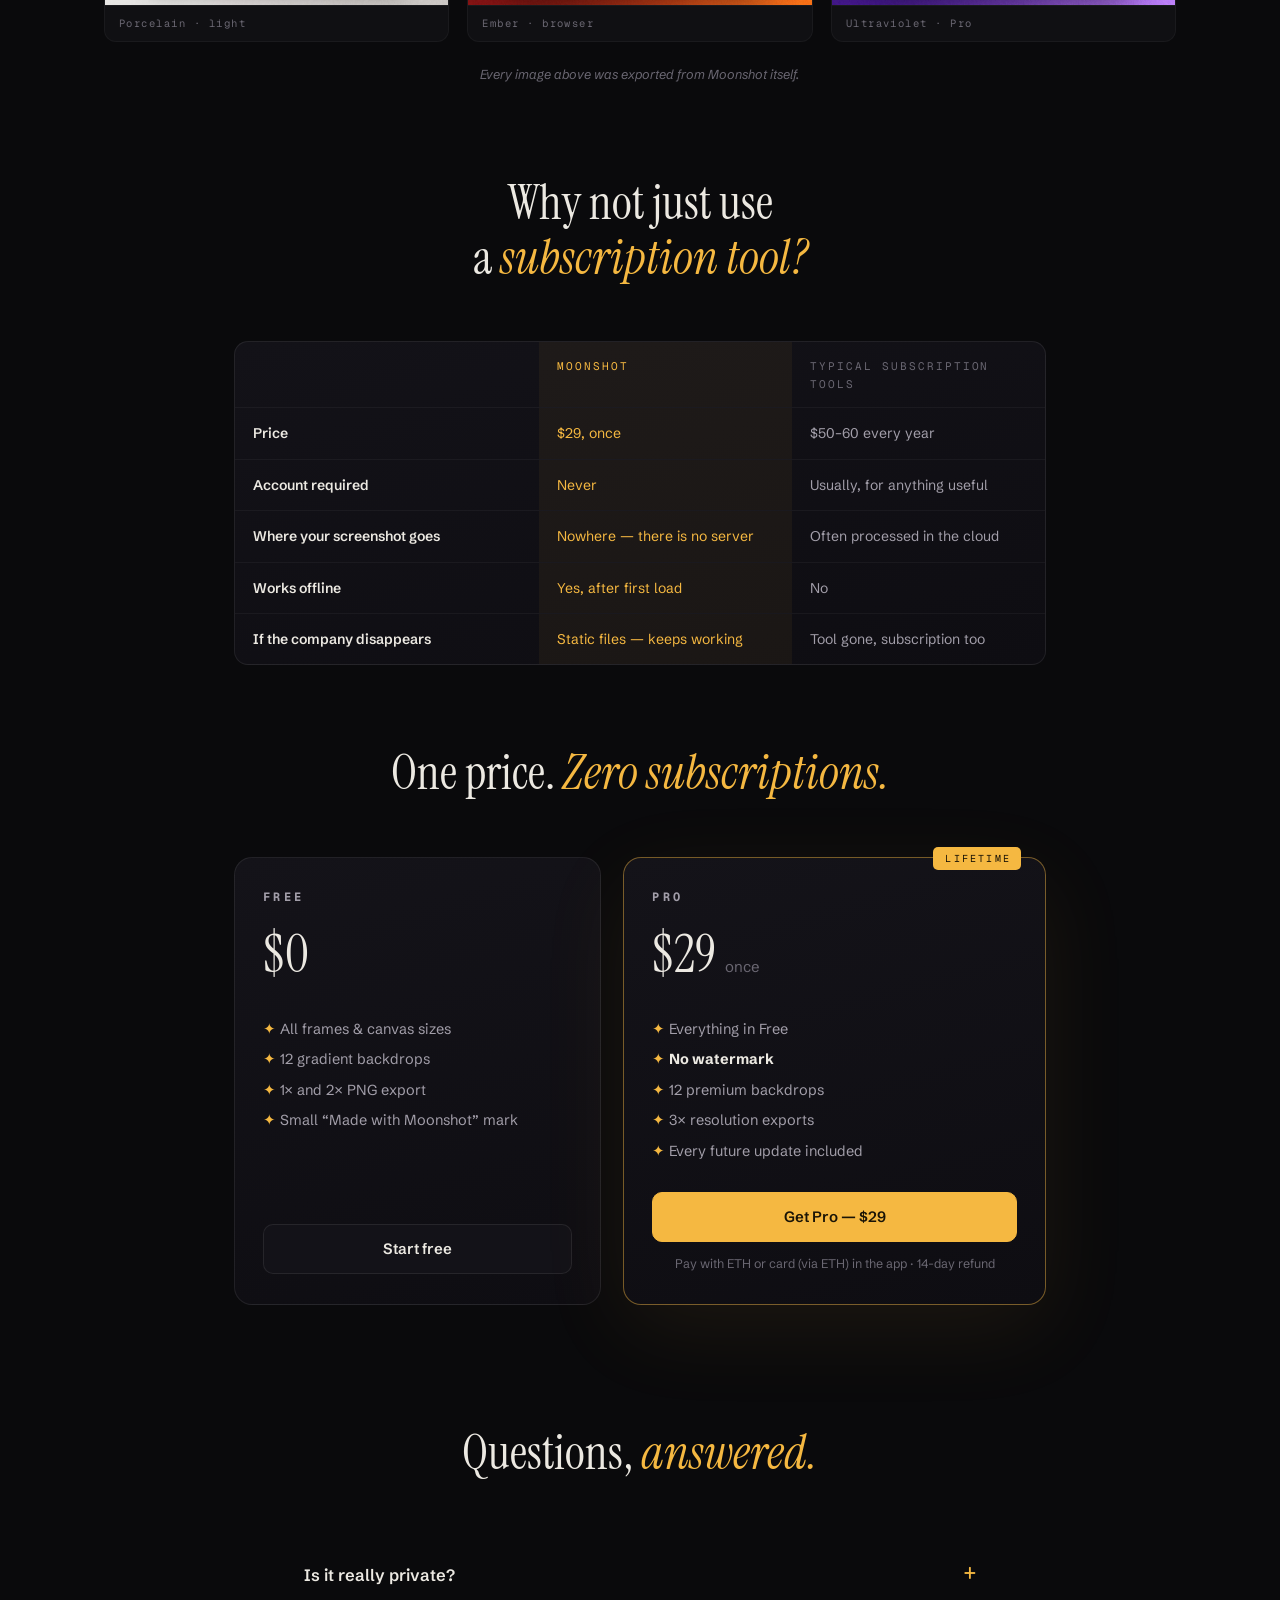
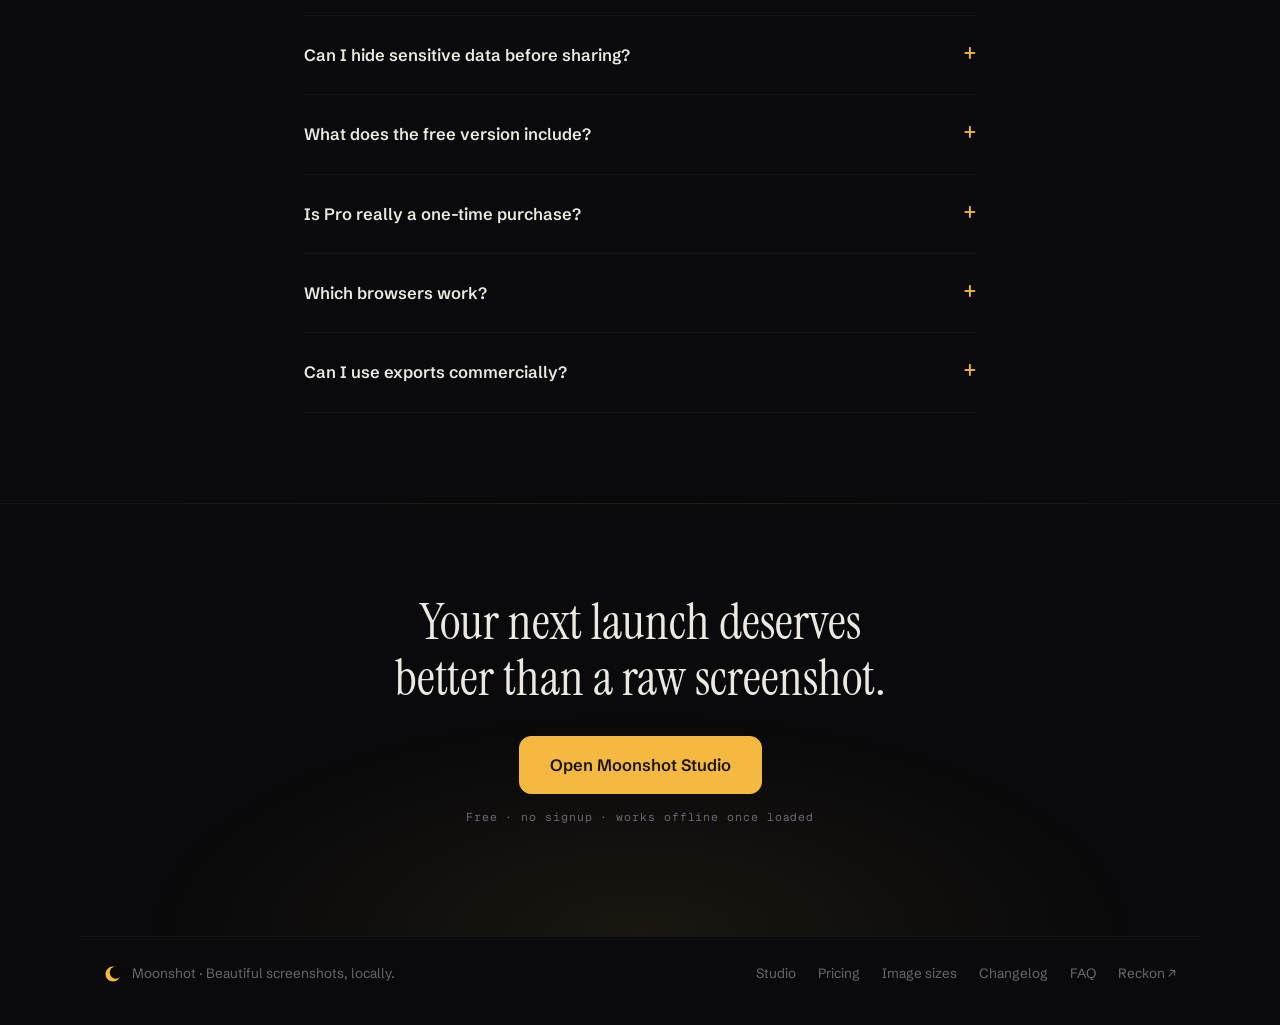
==== commit 1ae6e733: "site update 2026-07-14-1157" ====
--- a/index.html
+++ b/index.html
@@ -304,6 +304,7 @@
     <a href="sizes.html">Image sizes</a>
     <a href="changelog.html">Changelog</a>
     <a href="#faq">FAQ</a>
+    <a href="reckon/" title="Reckon — the calculating notepad, by the same maker">Reckon ↗</a>
   </div>
 </footer>
 
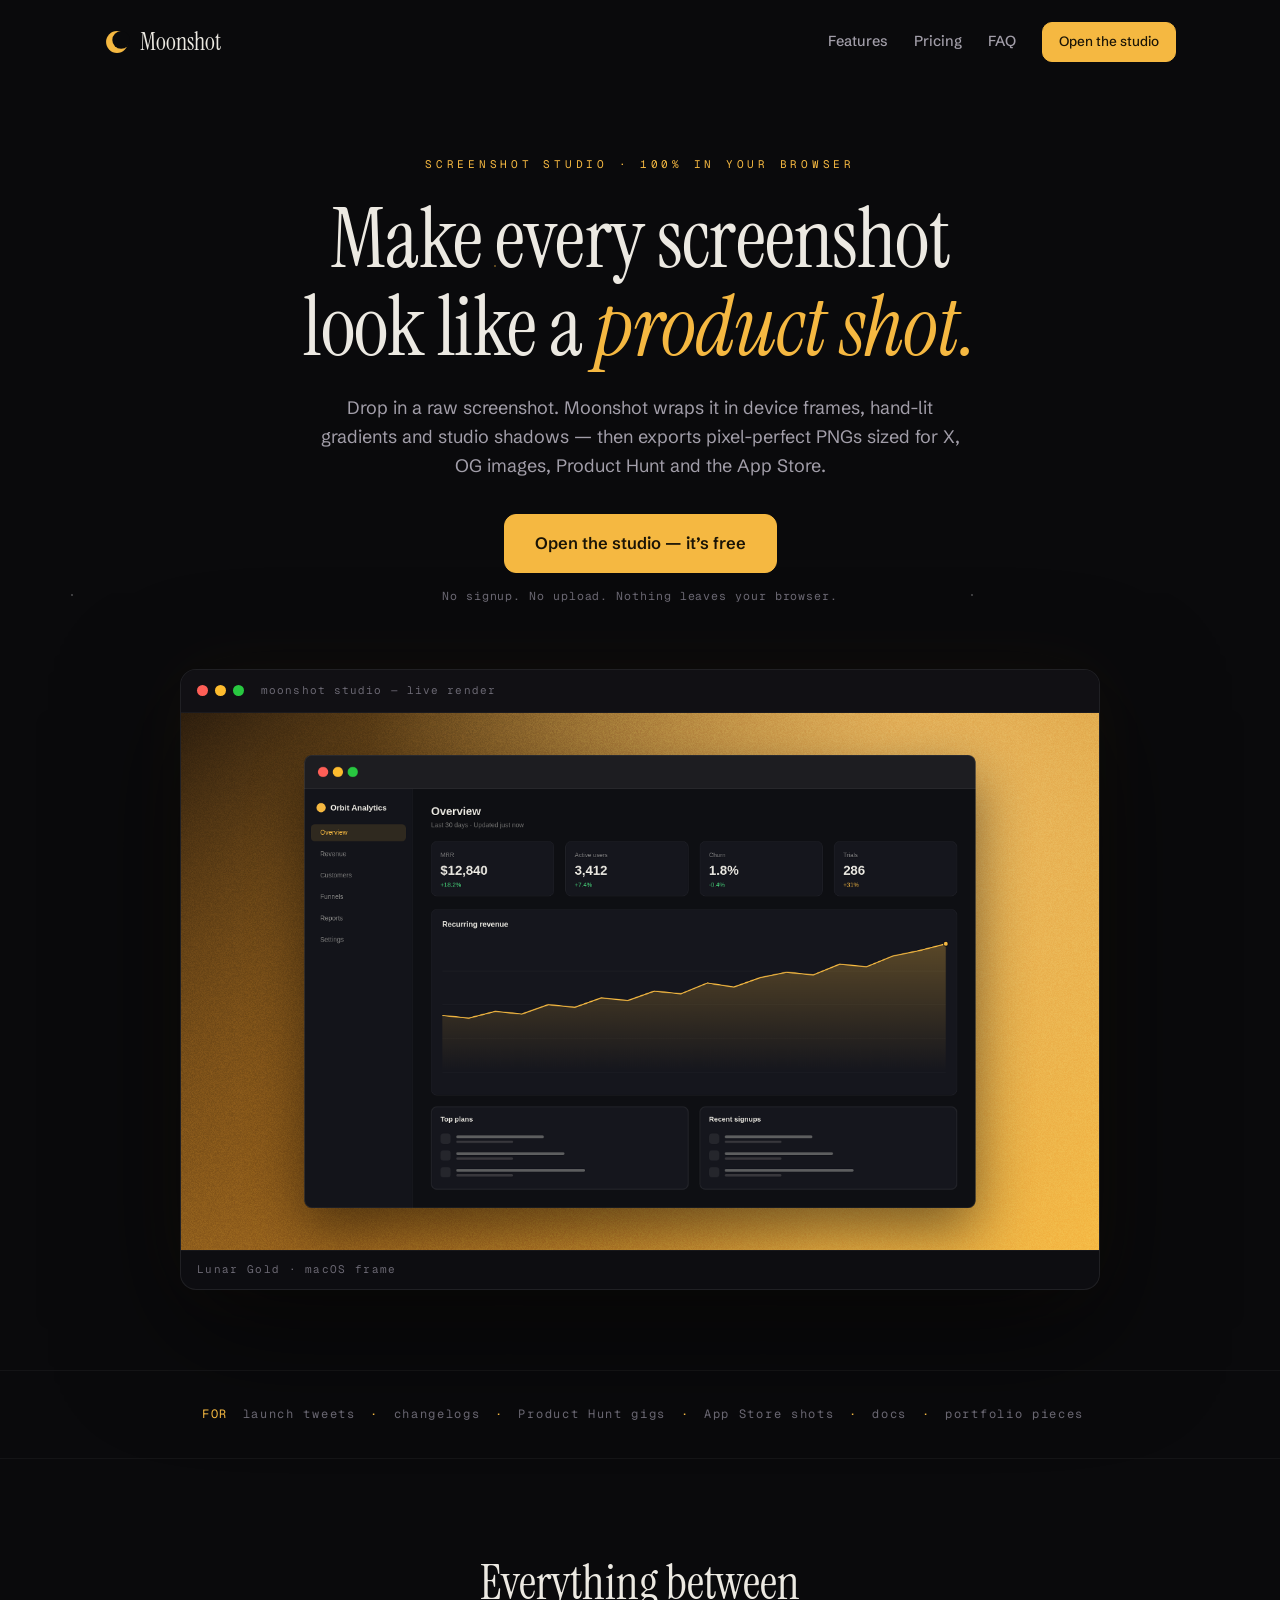
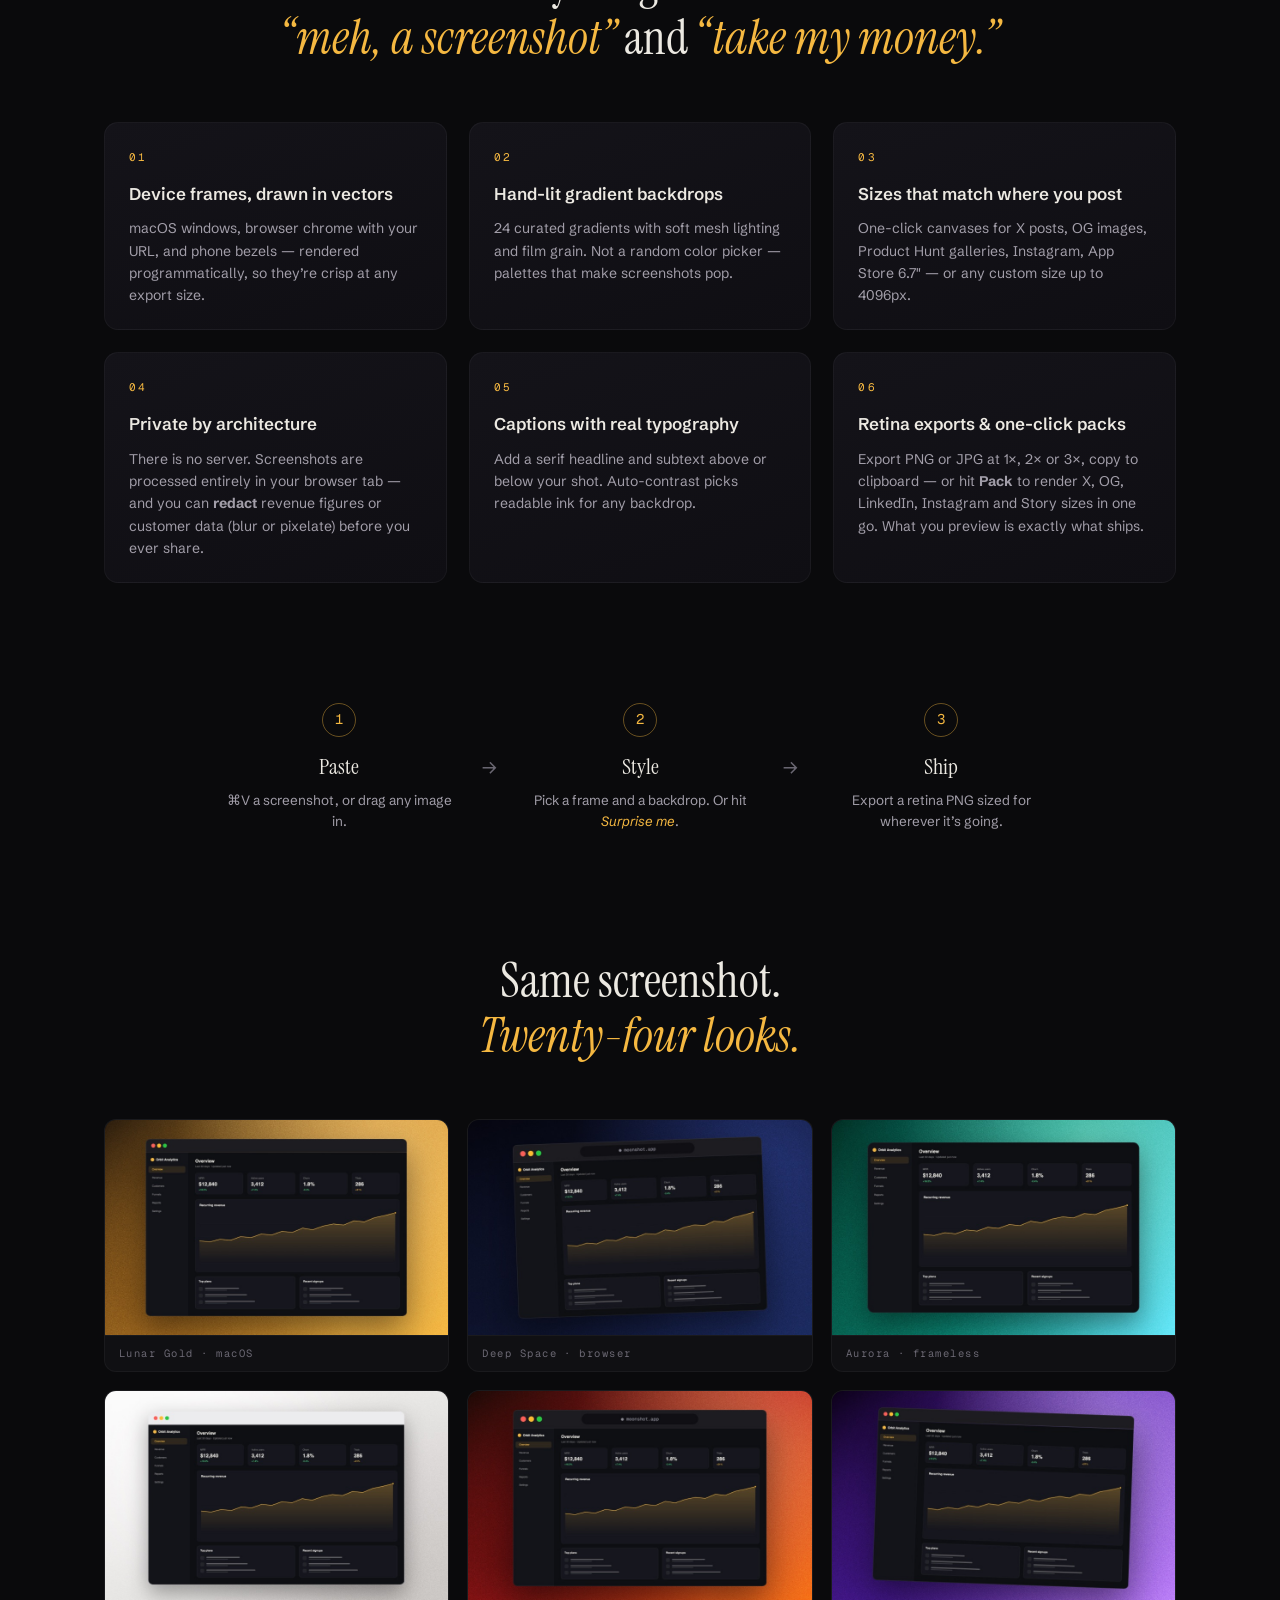
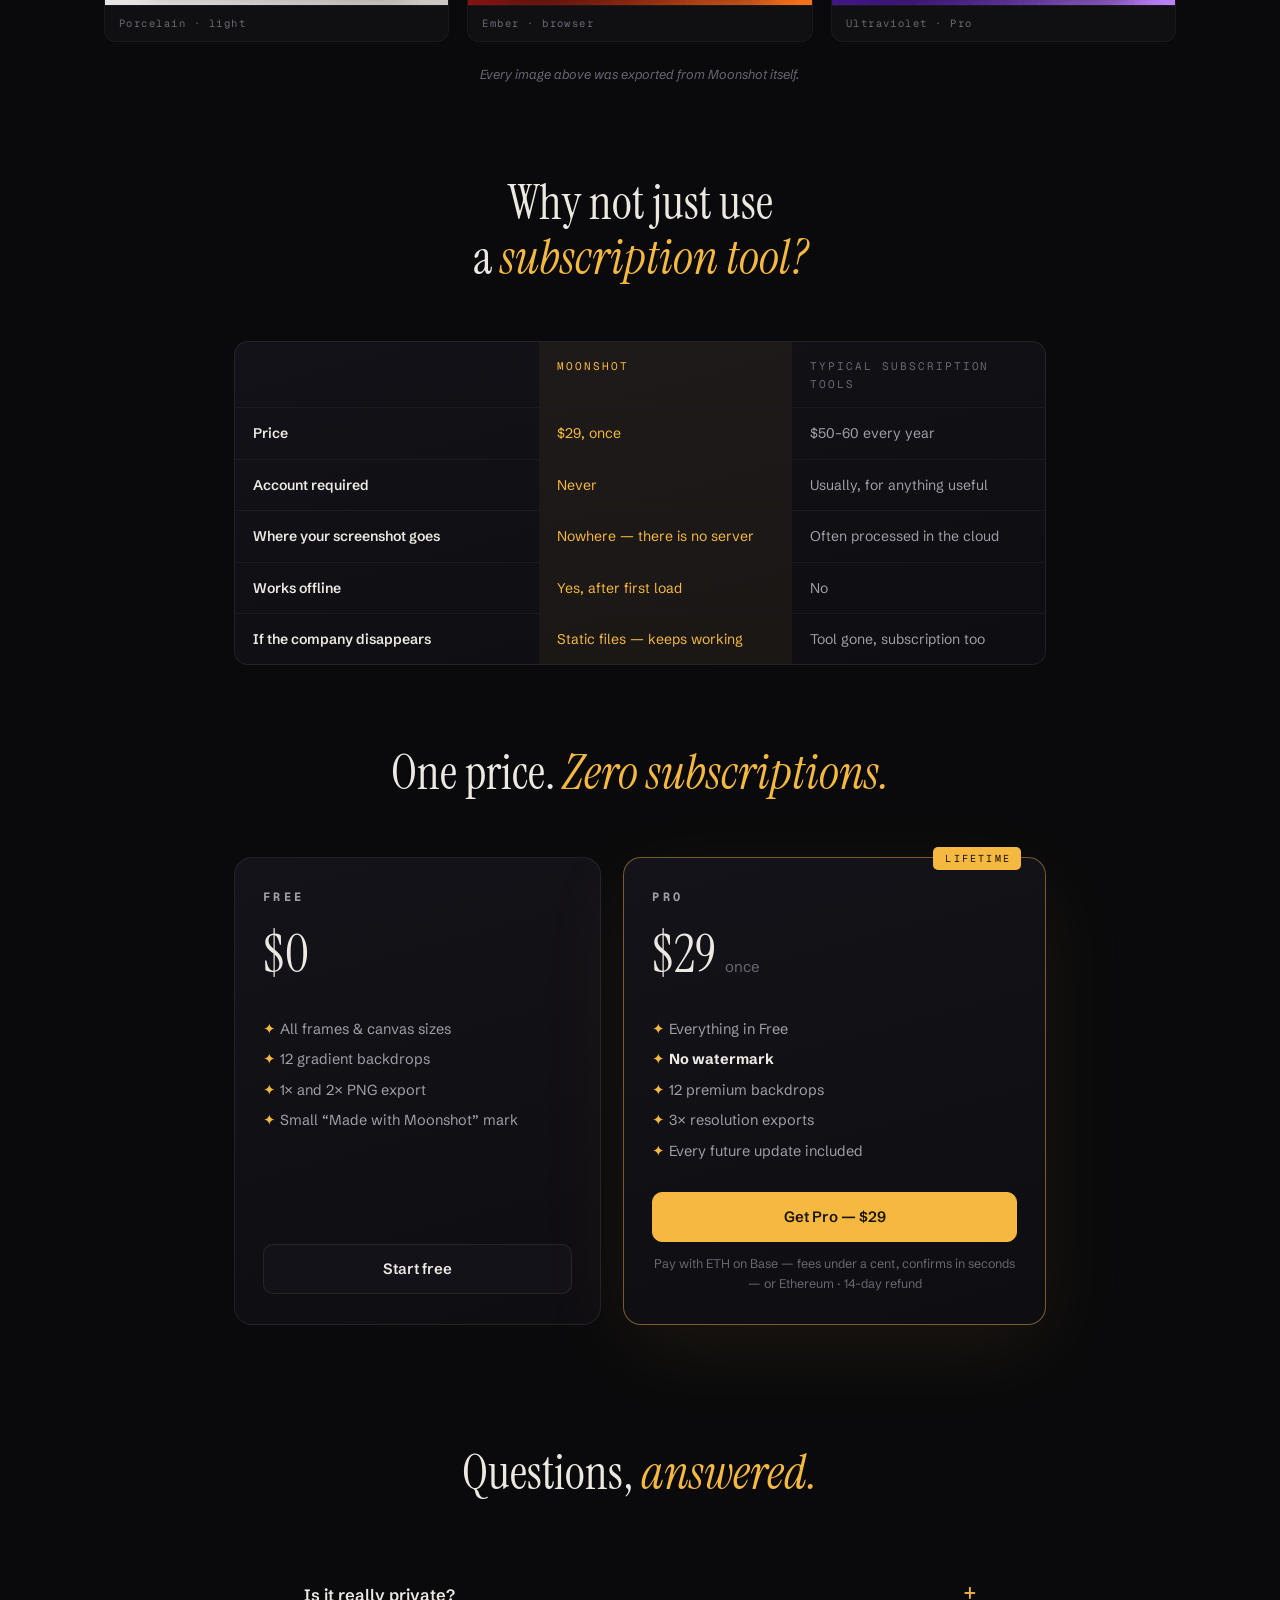
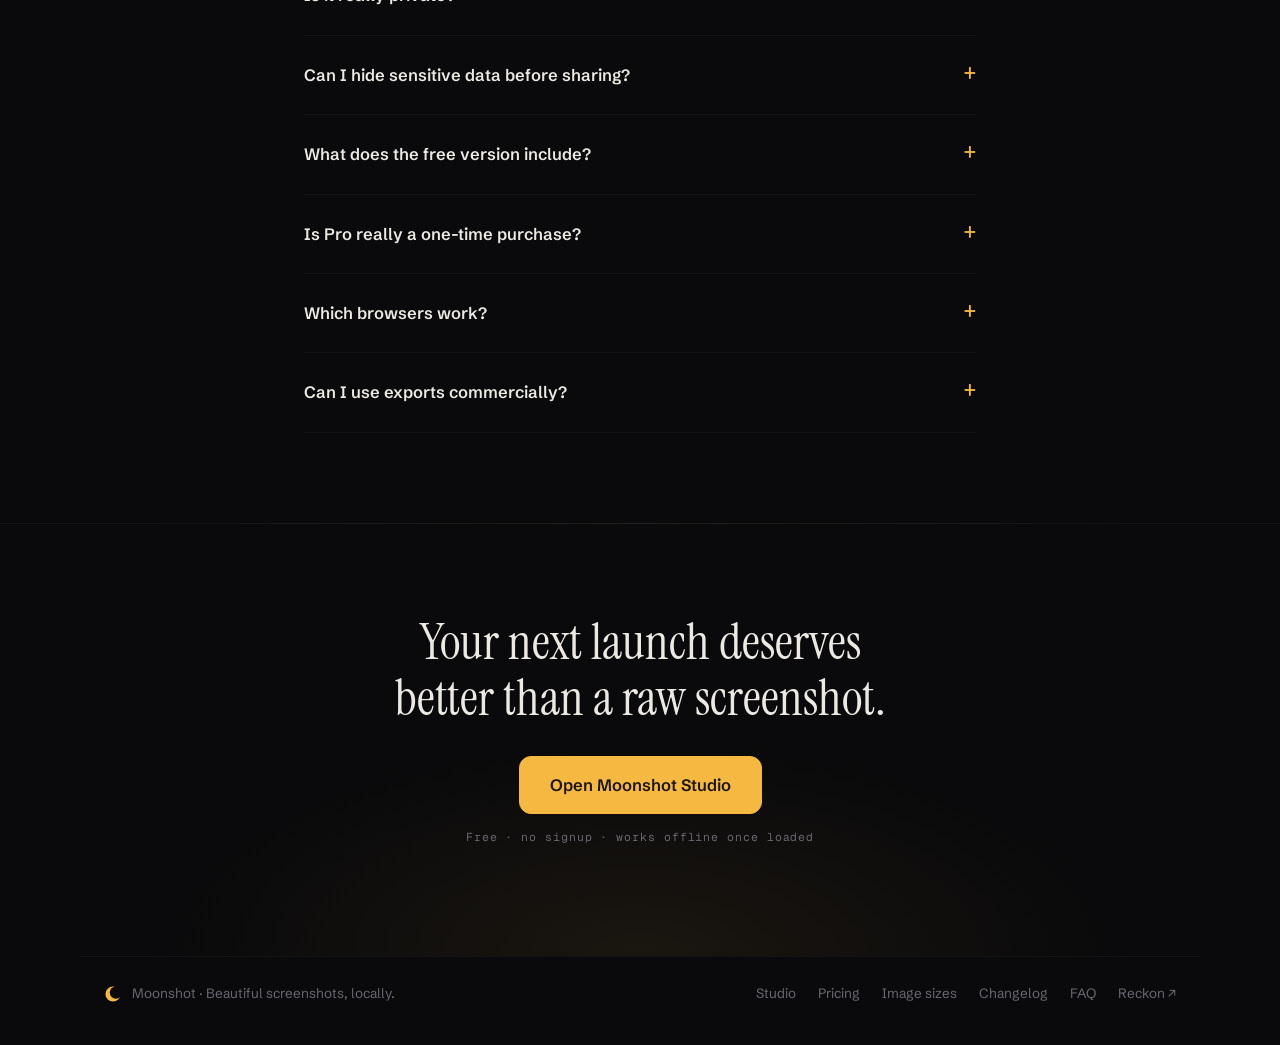
==== commit d52d649a: "site update 2026-07-14-1250" ====
--- a/index.html
+++ b/index.html
@@ -235,7 +235,7 @@
           <li>Every future update included</li>
         </ul>
         <a class="btn wide primary" id="buy-link" href="app/#pro">Get Pro — $29</a>
-        <p class="guarantee">Pay with ETH or card (via ETH) in the app · 14-day refund</p>
+        <p class="guarantee">Pay with ETH on Base — fees under a cent, confirms in seconds — or Ethereum · 14-day refund</p>
       </div>
     </div>
   </section>
@@ -266,9 +266,10 @@
     </details>
     <details>
       <summary>Is Pro really a one-time purchase?</summary>
-      <p>Yes. Pay once — with ETH directly in the app (verified on-chain,
-      unlocks instantly), or by card once the card checkout opens — and Pro is
-      yours forever, future updates included.</p>
+      <p>Yes. Pay once — with ETH directly in the app on <strong>Base</strong>
+      (an Ethereum L2: fees under a cent, confirms in seconds, and Coinbase
+      withdraws to it directly) or Ethereum mainnet, verified on-chain and
+      unlocked instantly — and Pro is yours forever, future updates included.</p>
     </details>
     <details>
       <summary>Which browsers work?</summary>
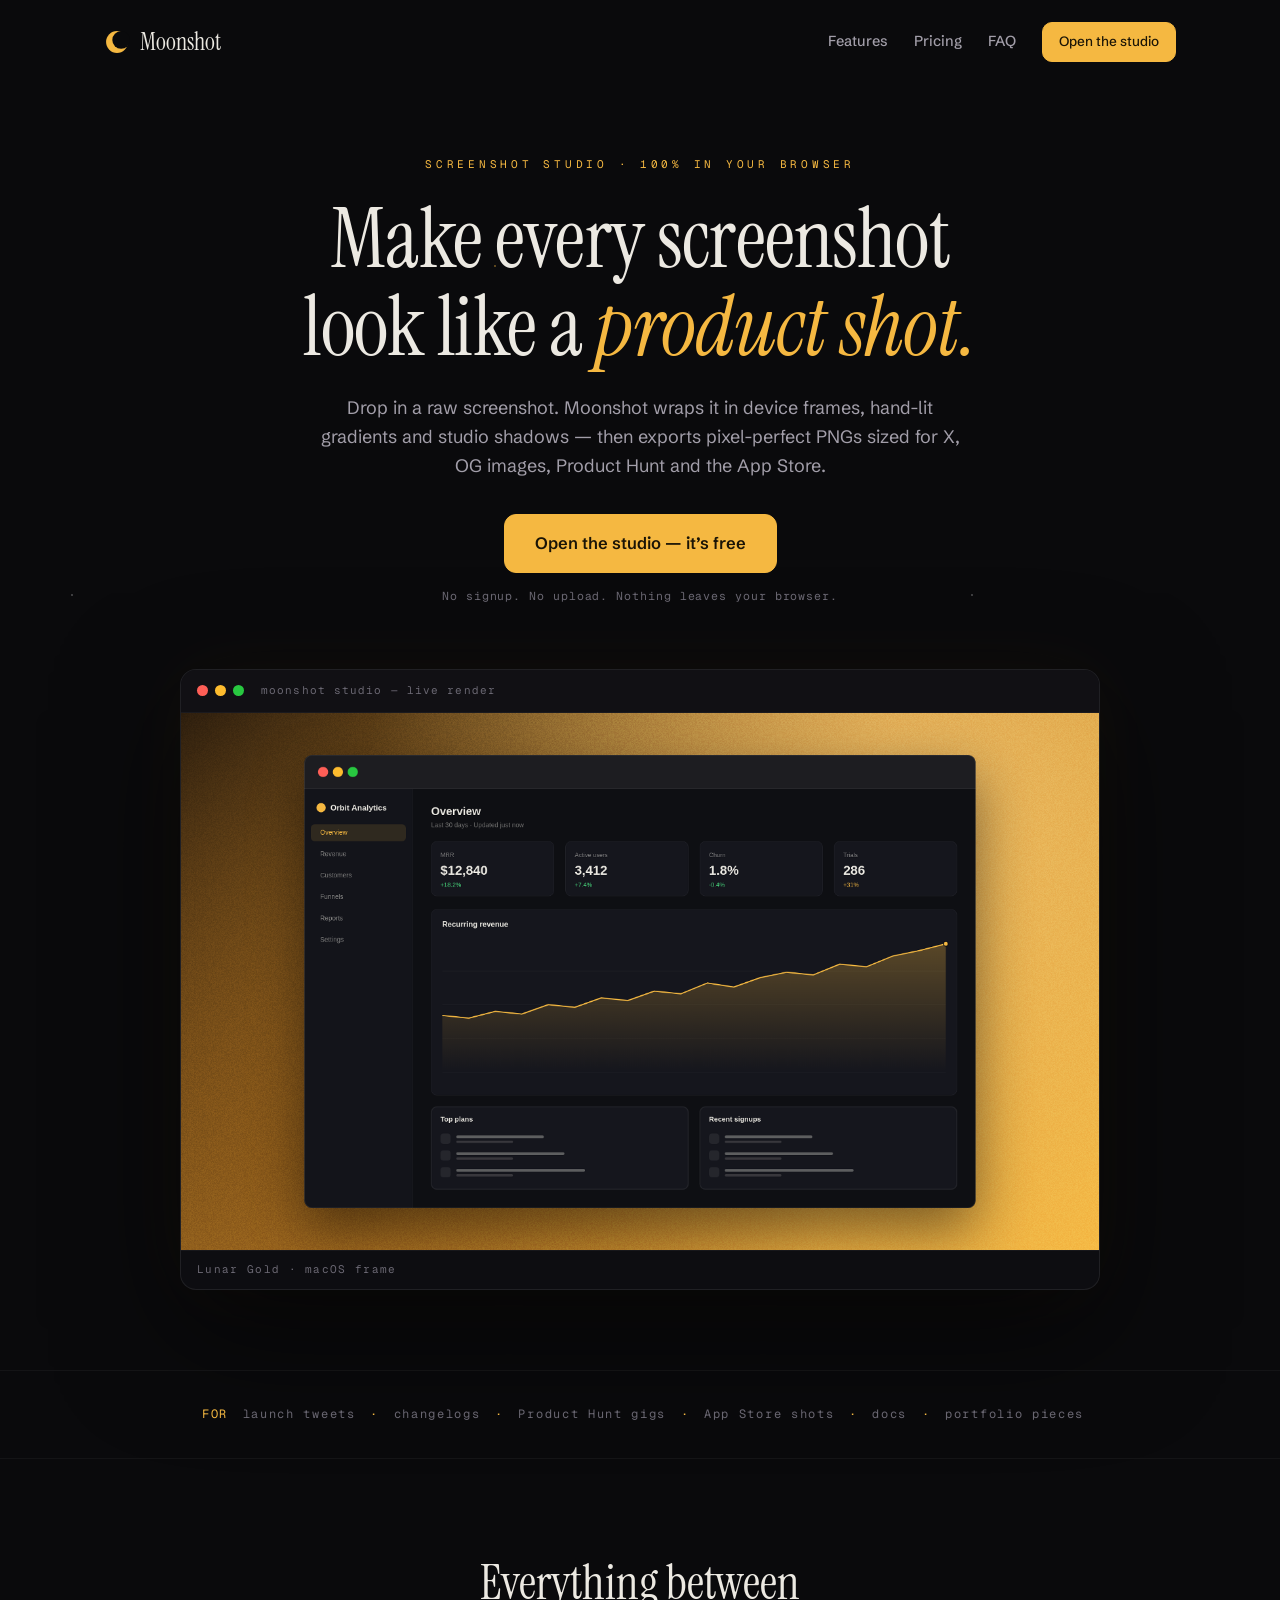
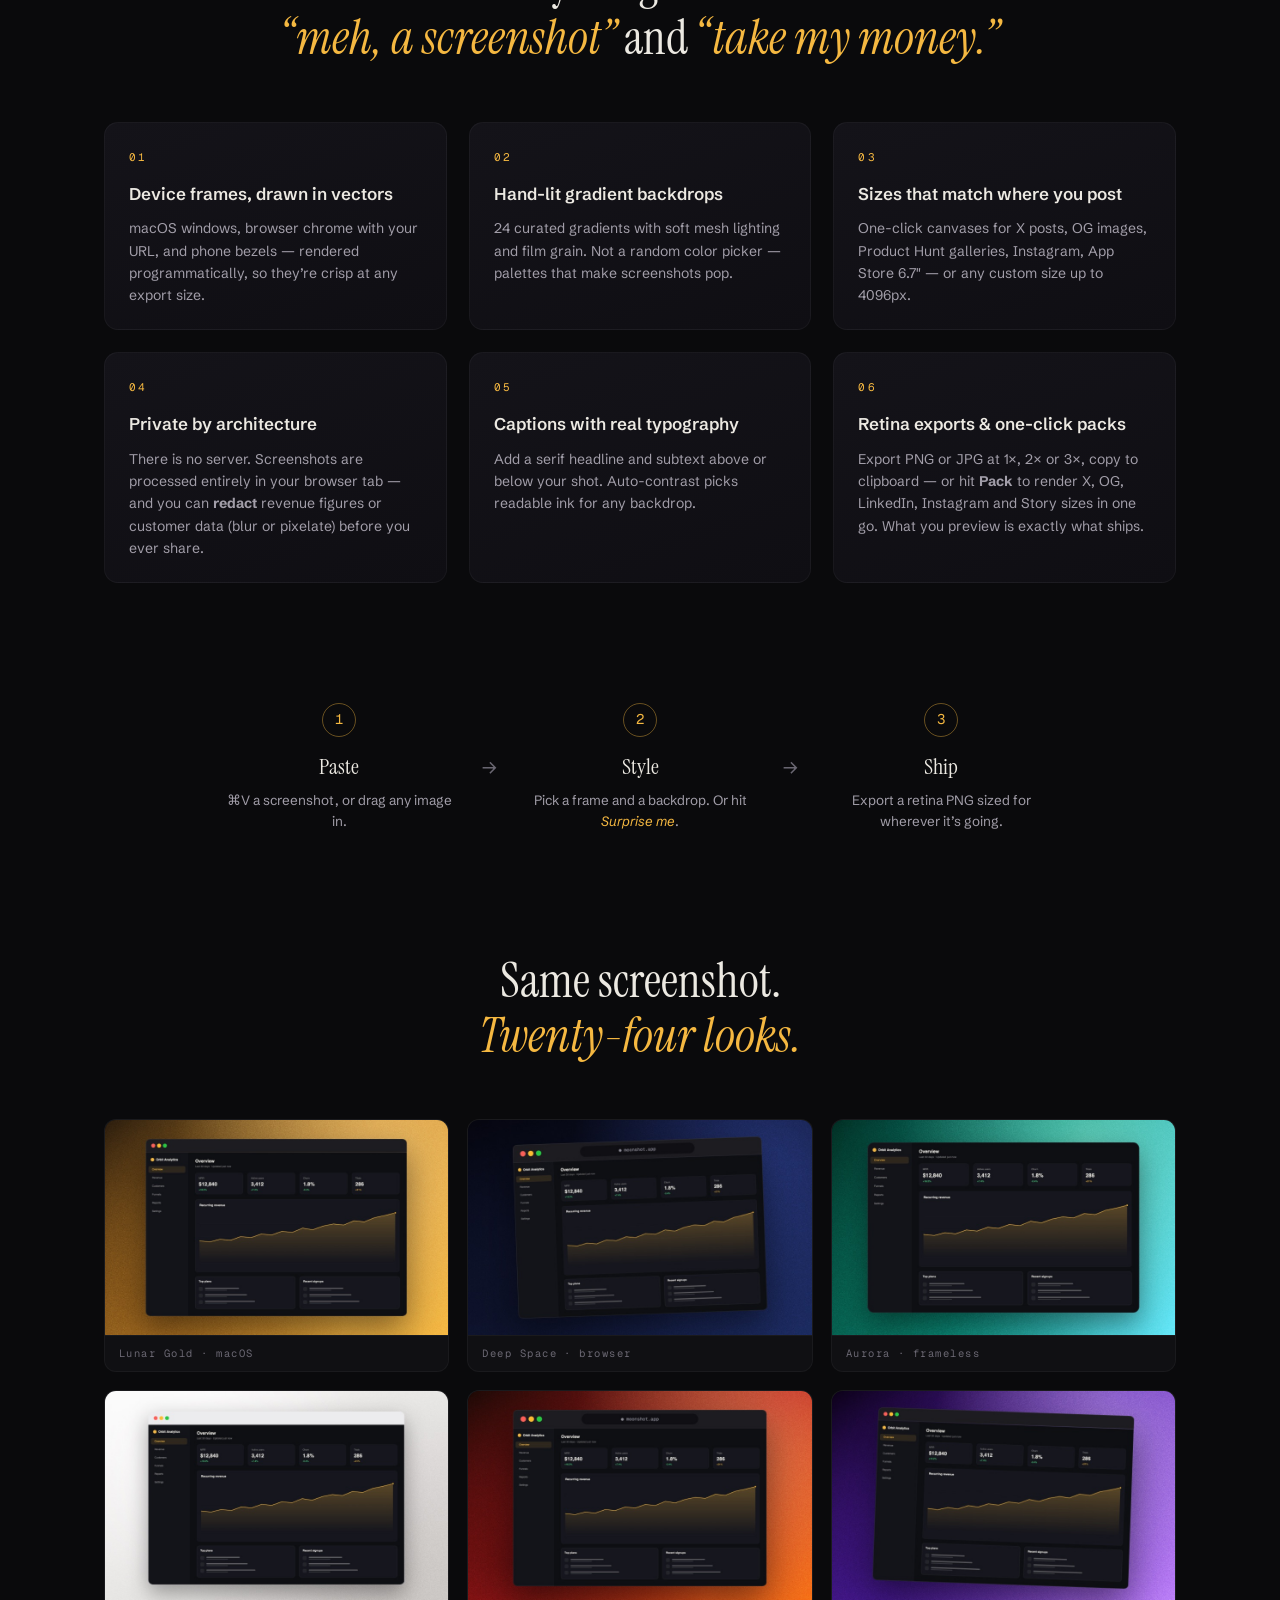
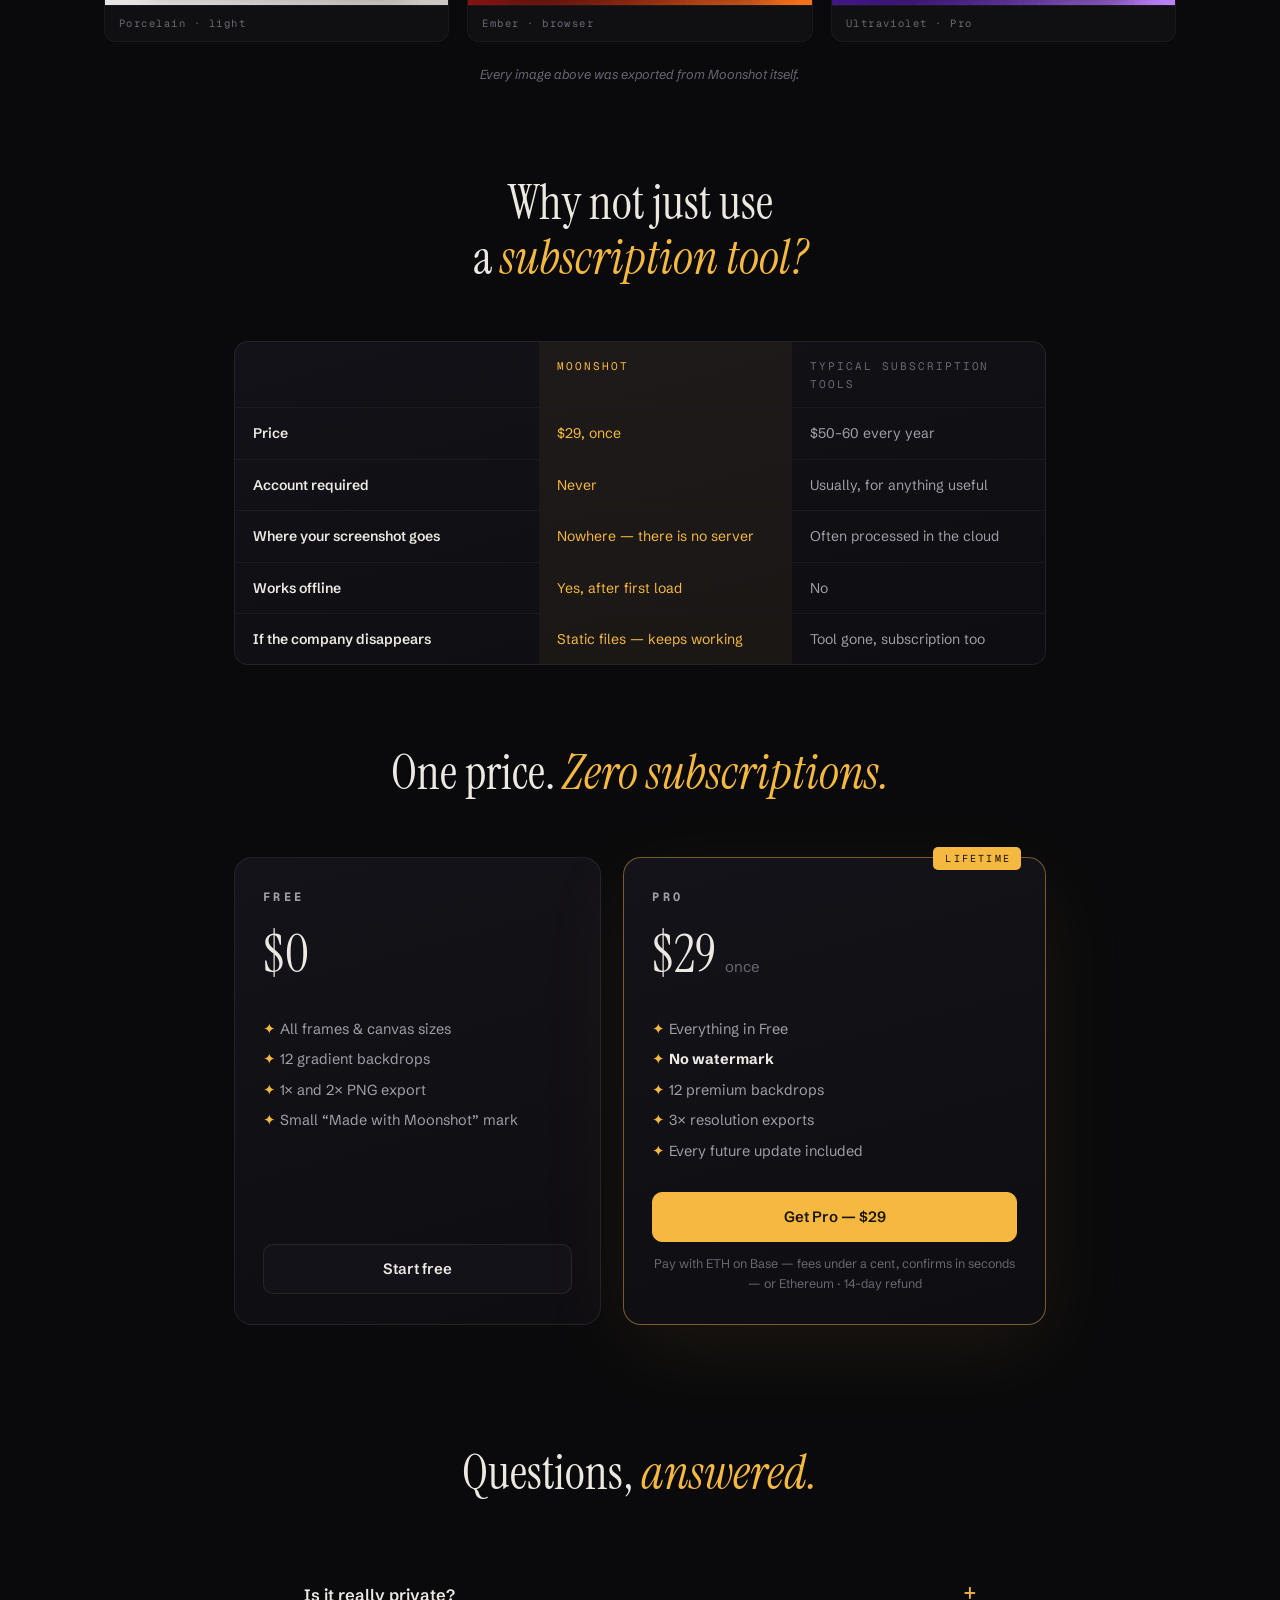
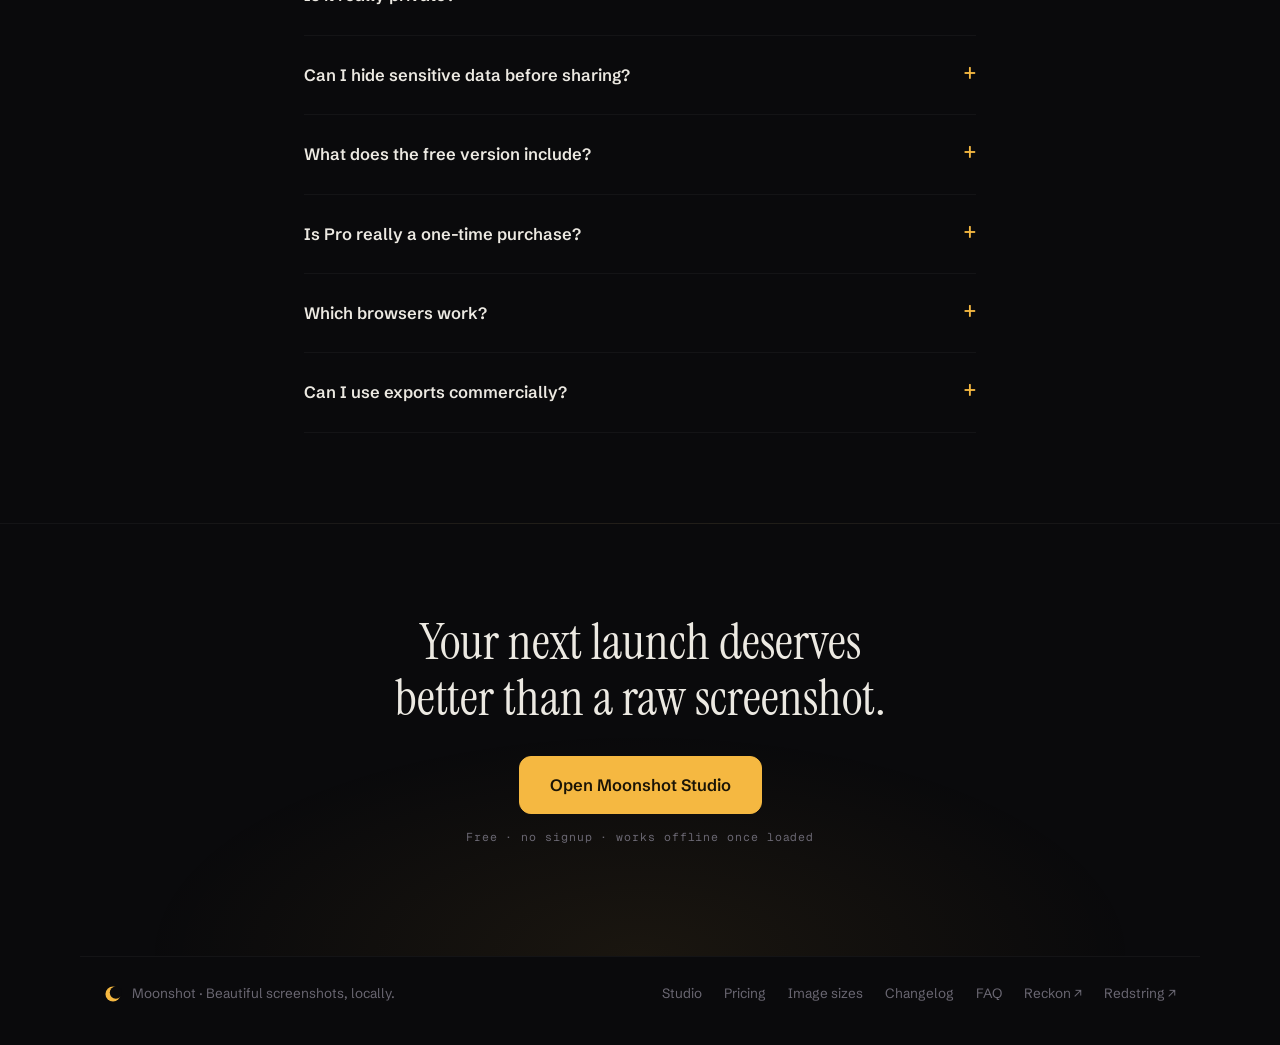
==== commit 0e8106c7: "site update 2026-07-14-1551" ====
--- a/index.html
+++ b/index.html
@@ -306,6 +306,7 @@
     <a href="changelog.html">Changelog</a>
     <a href="#faq">FAQ</a>
     <a href="reckon/" title="Reckon — the calculating notepad, by the same maker">Reckon ↗</a>
+    <a href="redstring/" title="Redstring — the 3D investigation board, by the same maker">Redstring ↗</a>
   </div>
 </footer>
 
